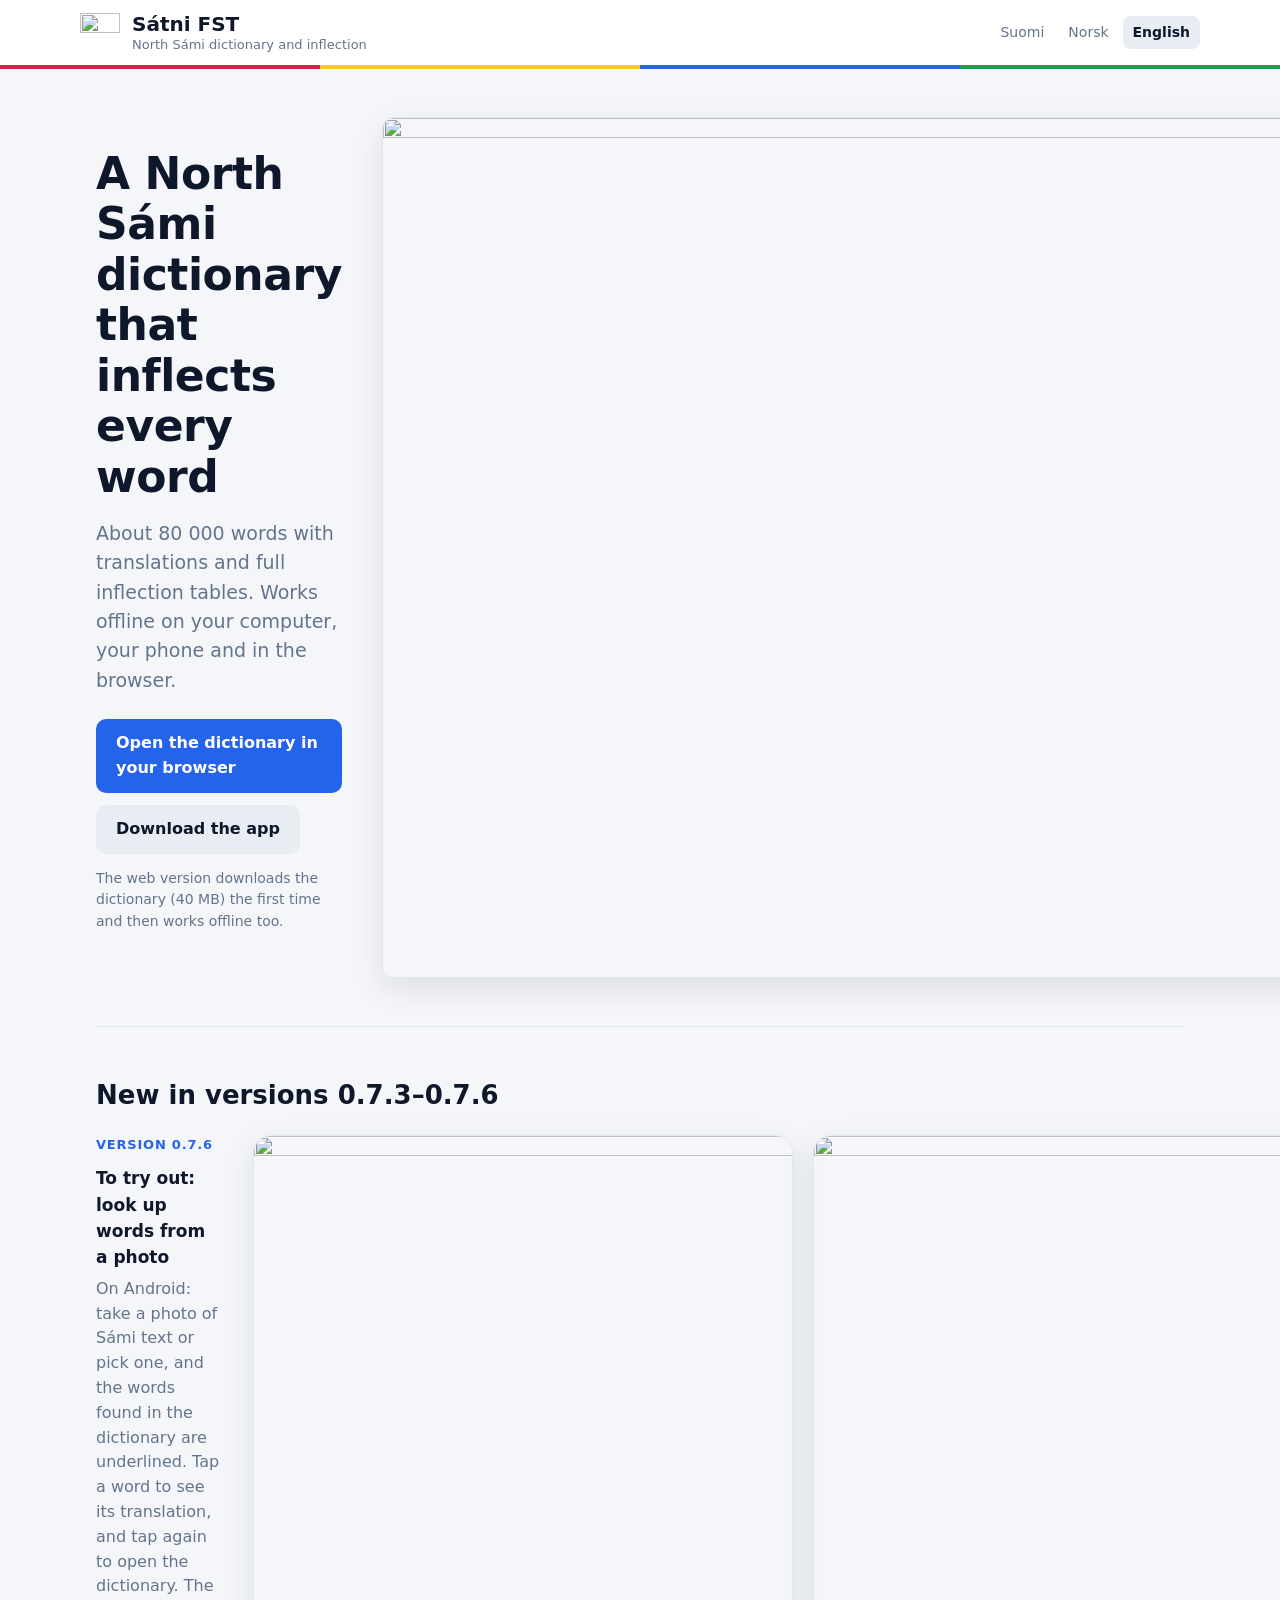
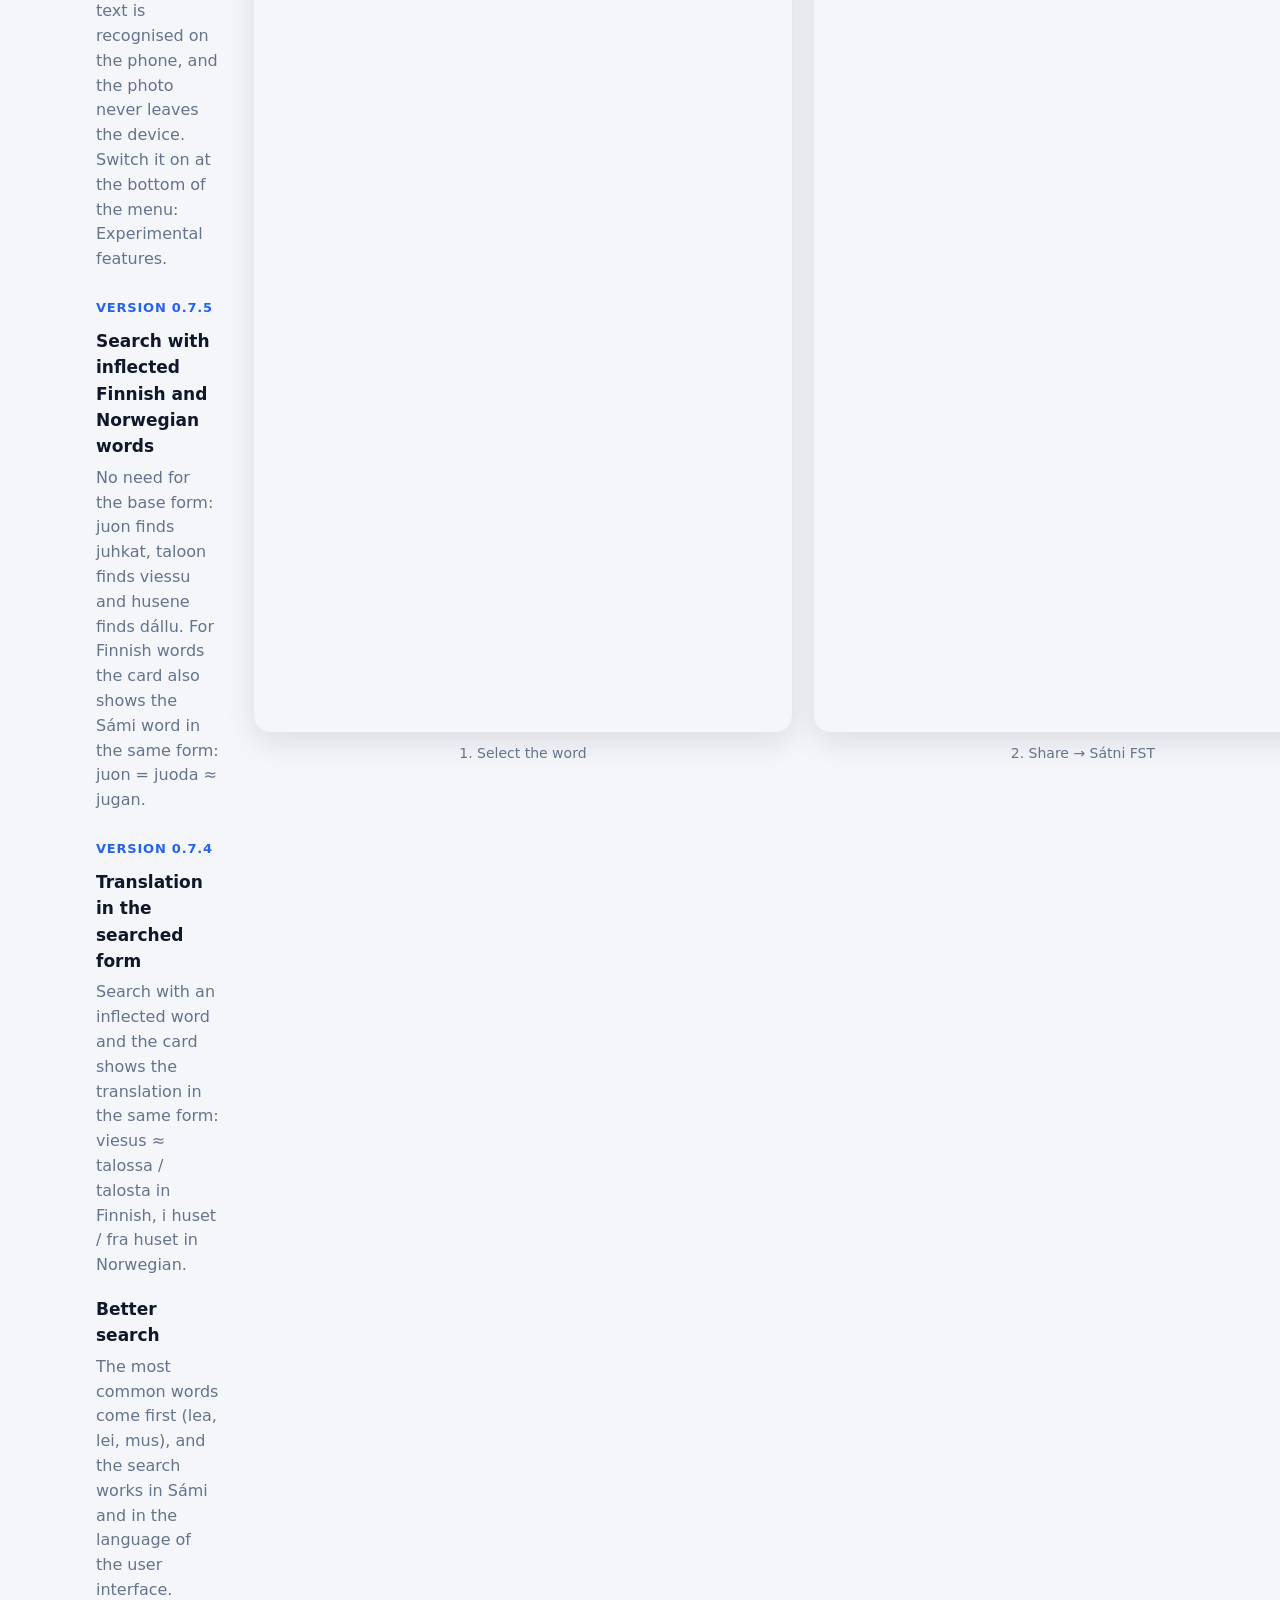
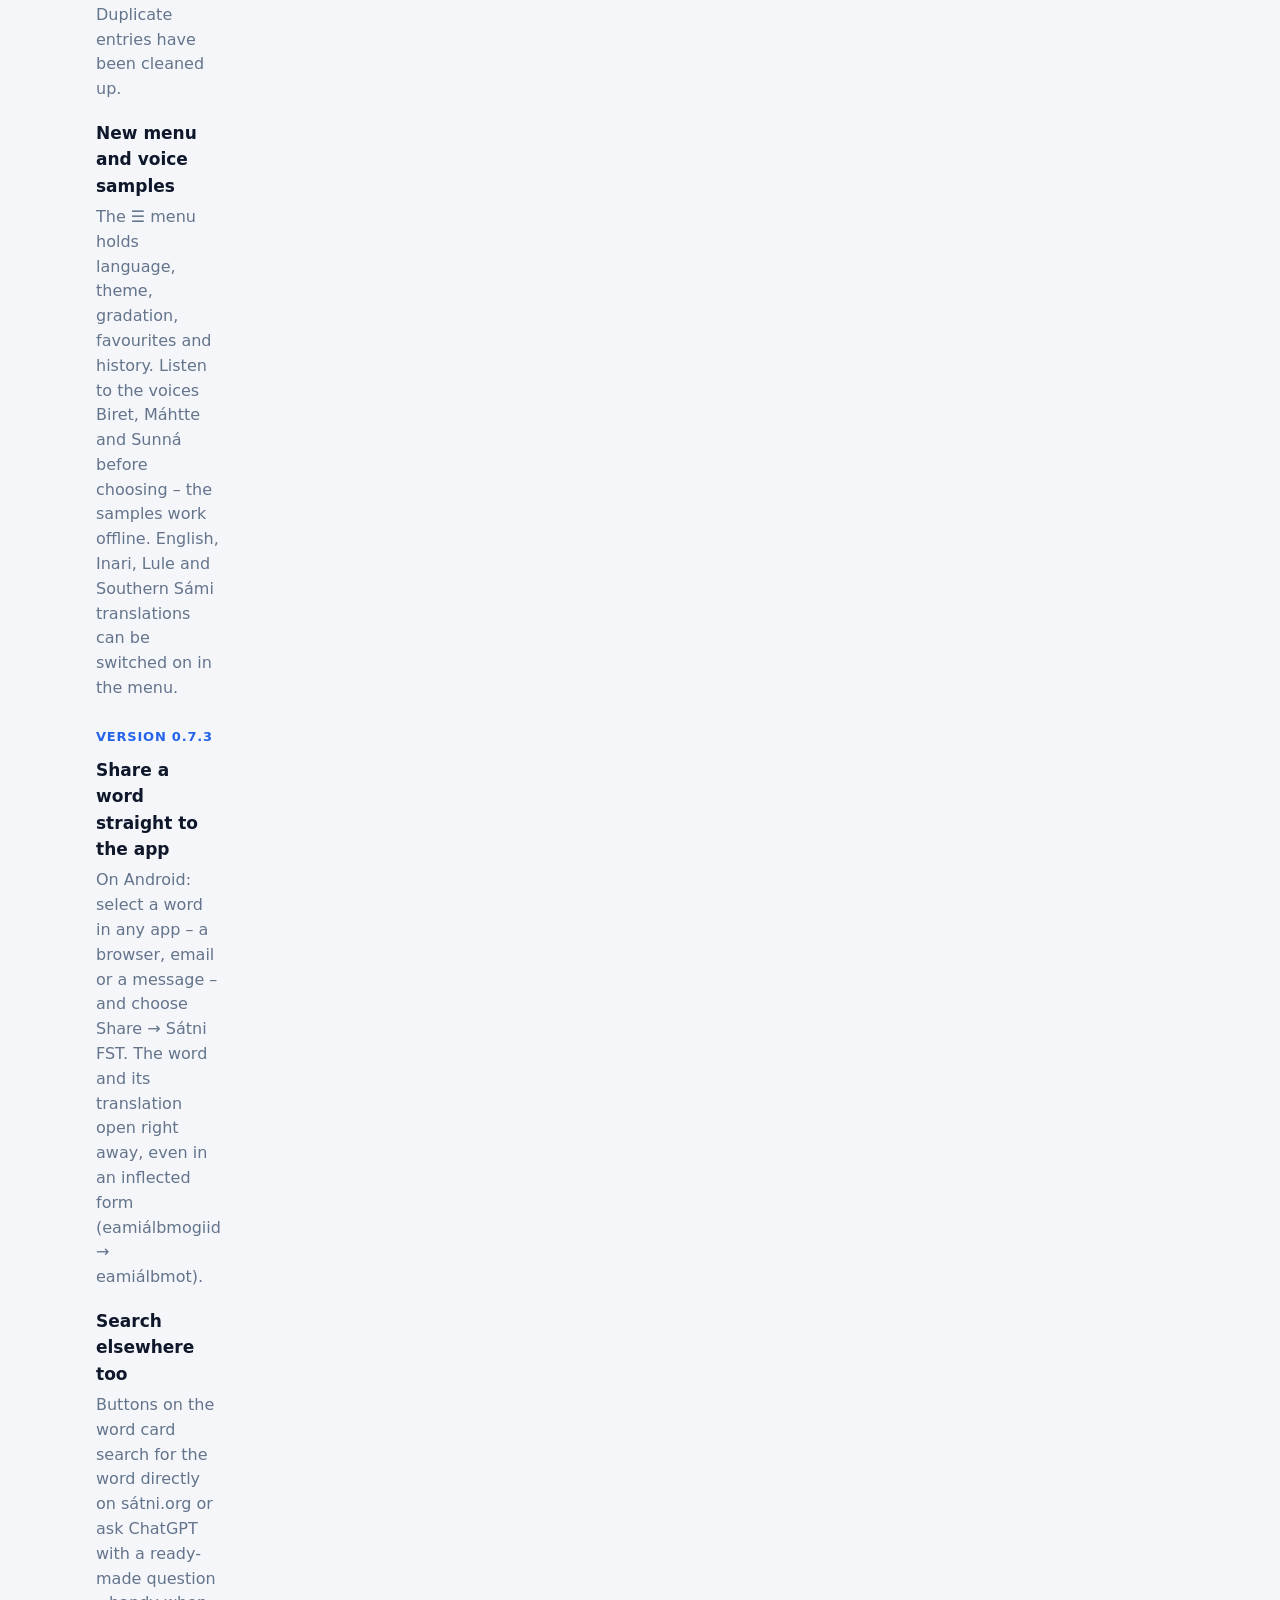
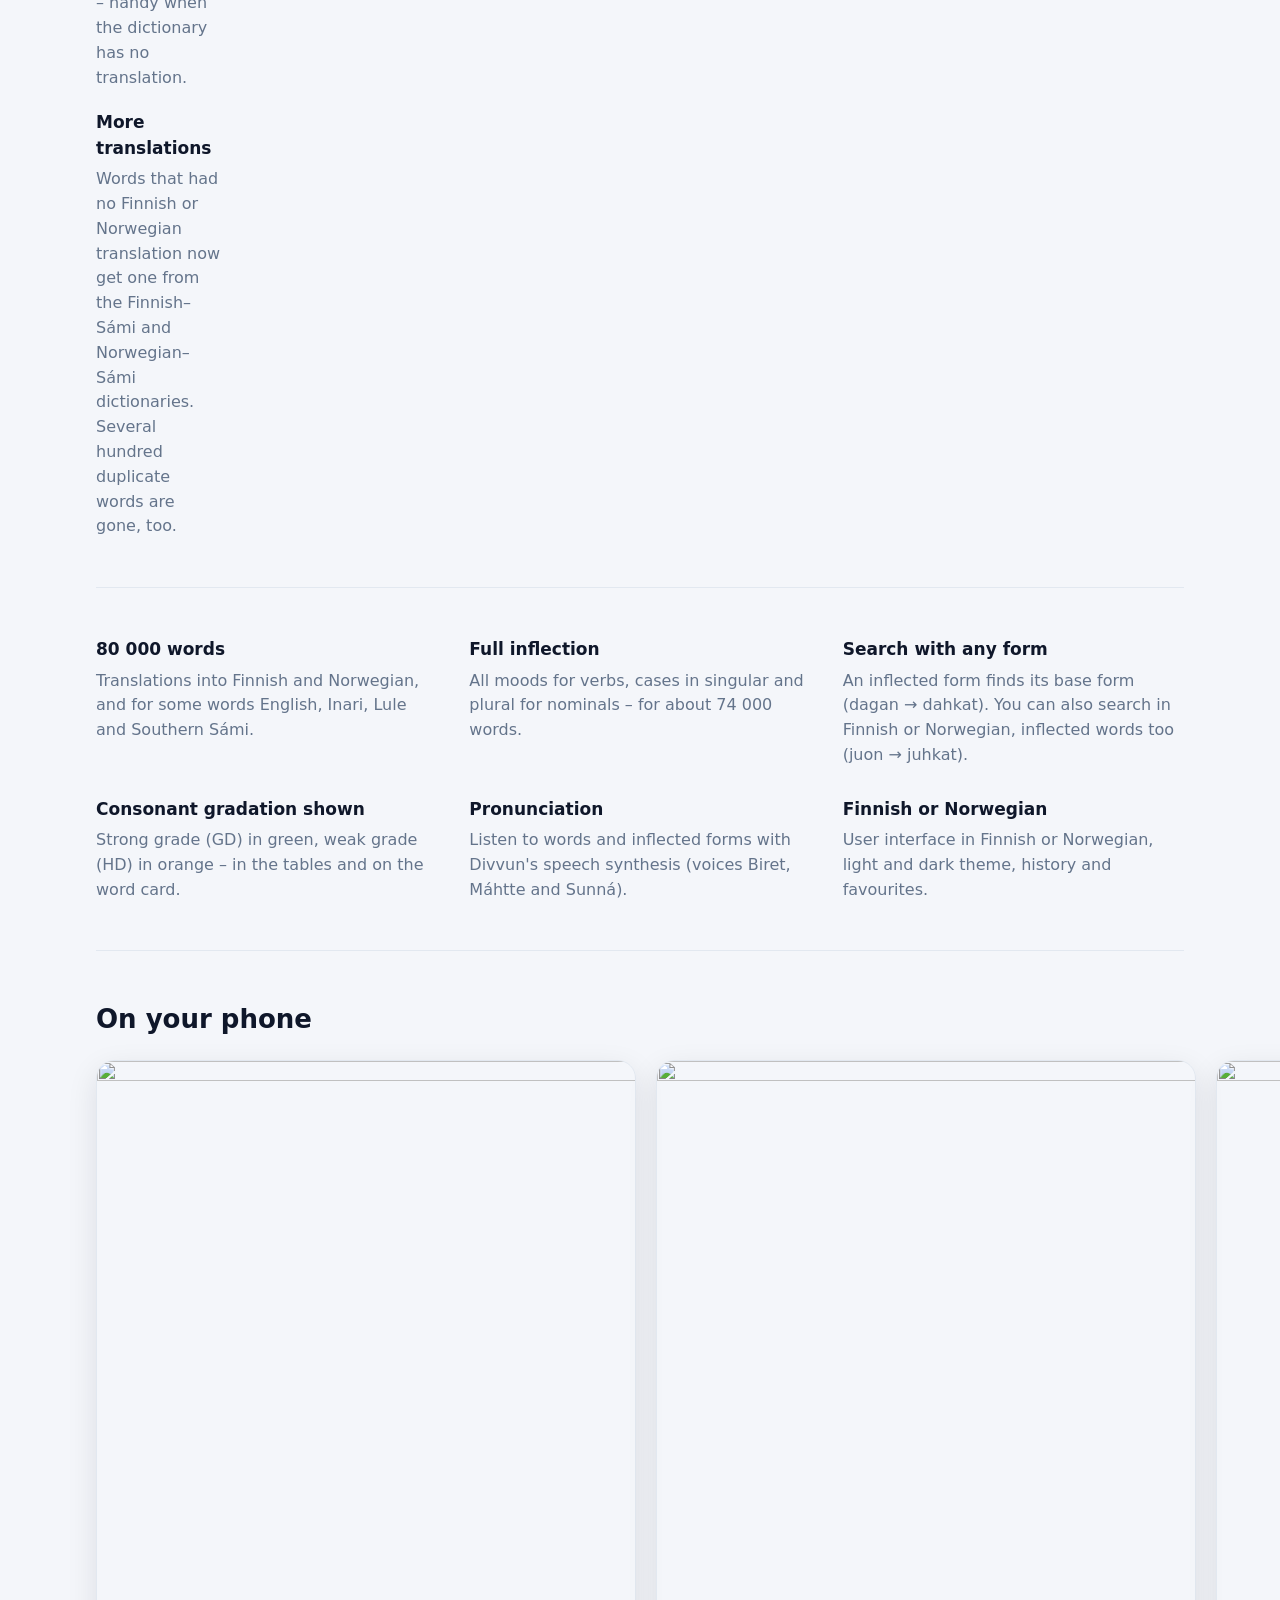
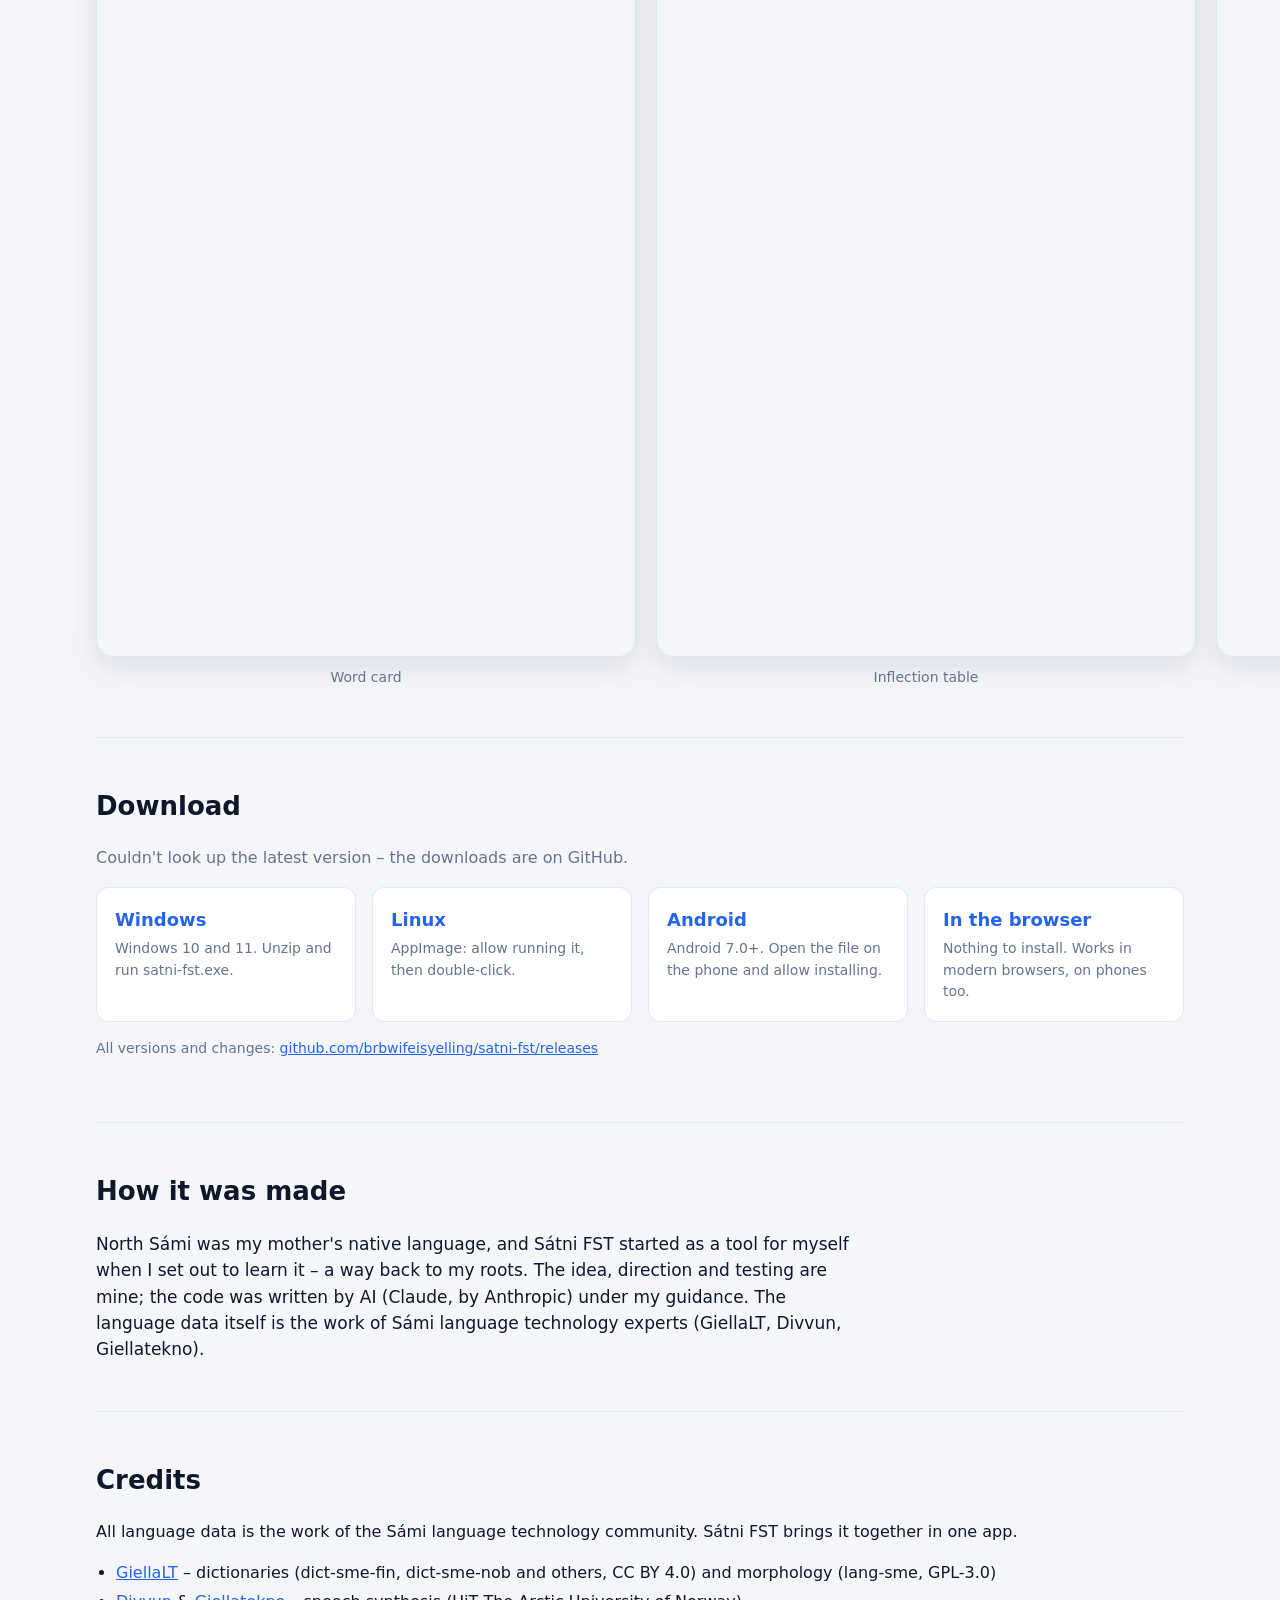
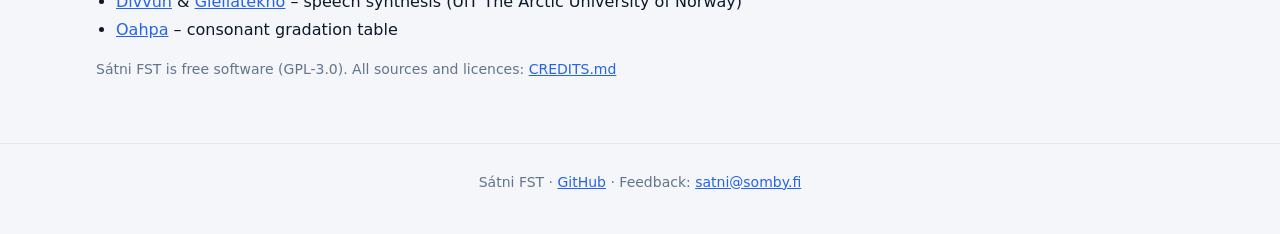
==== site/index.html @ 4d3728db "Versio 0.7.6 (Android, ei vielä julkaistu): kokeellinen haku valokuvasta RELEASE_VERSION 0.7.6. Koti" ====
<!doctype html>
<html lang="fi">
<head>
<meta charset="utf-8">
<meta name="viewport" content="width=device-width, initial-scale=1">
<title>Sátni FST – pohjoissaamen sanakirja ja taivutin</title>
<meta name="description" content="Pohjoissaamen sanakirja ja taivutin, joka toimii ilman verkkoyhteyttä. Nordsamisk ordbok og bøyingsverktøy. Offline North Sámi dictionary with full inflection.">
<link rel="icon" href="satni-icon.svg" type="image/svg+xml">
<link rel="stylesheet" href="site.css">
<script>
  // Kieli selaimen mukaan tai aiemman valinnan mukaan: fi, nb tai en (ks. site.js)
  try {
    var saved = localStorage.getItem("satni-site-lang");
    var nav = (navigator.language || "fi").toLowerCase();
    document.documentElement.lang = saved || (/^(nb|nn|no)/.test(nav) ? "nb" : /^fi/.test(nav) ? "fi" : /^se/.test(nav) ? "fi" : "en");
  } catch (e) {}
</script>
</head>
<body>
<header class="topbar">
  <a class="brand" href="./">
    <img src="satni-icon.svg" alt="" width="40" height="40">
    <span><strong>Sátni FST</strong><small data-t="tagline"></small></span>
  </a>
  <nav class="langs" aria-label="Kieli / Språk / Language">
    <button data-lang="fi">Suomi</button><button data-lang="nb">Norsk</button><button data-lang="en">English</button>
  </nav>
</header>
<div class="stripe"><span></span><span></span><span></span><span></span></div>

<main>
  <section class="hero">
    <div class="hero-text">
      <h1 data-t="title"></h1>
      <p class="lead" data-t="lead"></p>
      <div class="actions">
        <a class="button primary" href="app/" data-t="open"></a>
        <a class="button" href="#download" data-t="download"></a>
      </div>
      <p class="muted small" data-t="openNote"></p>
    </div>
    <picture class="hero-shot">
      <source srcset="screenshots/desktop-dark-fi.png" media="(prefers-color-scheme: dark)">
      <img src="screenshots/desktop-light-fi.png" alt="" width="1400" height="860">
    </picture>
  </section>

  <section class="whatsnew">
    <h2 data-t="newH"></h2>
    <div class="new-grid">
      <div class="new-text">
        <p class="ver" data-t="v076"></p>
        <h3 data-t="o1h"></h3><p data-t="o1"></p>
        <p class="ver" data-t="v075"></p>
        <h3 data-t="k1h"></h3><p data-t="k1"></p>
        <p class="ver" data-t="v074"></p>
        <h3 data-t="m1h"></h3><p data-t="m1"></p>
        <h3 data-t="m2h"></h3><p data-t="m2"></p>
        <h3 data-t="m3h"></h3><p data-t="m3"></p>
        <p class="ver" data-t="v073"></p>
        <h3 data-t="n1h"></h3><p data-t="n1"></p>
        <h3 data-t="n2h"></h3><p data-t="n2"></p>
        <h3 data-t="n3h"></h3><p data-t="n3"></p>
      </div>
      <div class="phone-row steps">
        <figure><img src="screenshots/share-1.png" alt="" loading="lazy" width="540" height="1200"><figcaption data-t="s1"></figcaption></figure>
        <figure><img src="screenshots/share-2.png" alt="" loading="lazy" width="540" height="1200"><figcaption data-t="s2"></figcaption></figure>
        <figure><img src="screenshots/share-3.png" alt="" loading="lazy" width="540" height="1200"><figcaption data-t="s3"></figcaption></figure>
      </div>
    </div>
  </section>

  <section class="features">
    <div><h3 data-t="f1h"></h3><p data-t="f1"></p></div>
    <div><h3 data-t="f2h"></h3><p data-t="f2"></p></div>
    <div><h3 data-t="f3h"></h3><p data-t="f3"></p></div>
    <div><h3 data-t="f4h"></h3><p data-t="f4"></p></div>
    <div><h3 data-t="f5h"></h3><p data-t="f5"></p></div>
    <div><h3 data-t="f6h"></h3><p data-t="f6"></p></div>
  </section>

  <section class="phones">
    <h2 data-t="phonesH"></h2>
    <div class="phone-row">
      <figure><img src="screenshots/phone-light-fi.png" alt="" loading="lazy" width="540" height="1200"><figcaption data-t="p1"></figcaption></figure>
      <figure><img src="screenshots/phone-light-fi-table.png" alt="" loading="lazy" width="540" height="1200"><figcaption data-t="p2"></figcaption></figure>
      <figure><img src="screenshots/phone-dark-nb.png" alt="" loading="lazy" width="540" height="1200"><figcaption data-t="p3"></figcaption></figure>
      <figure><img src="screenshots/phone-dark-fi-meanings.png" alt="" loading="lazy" width="540" height="1200"><figcaption data-t="p4"></figcaption></figure>
    </div>
  </section>

  <section id="download" class="download">
    <h2 data-t="downloadH"></h2>
    <p class="muted" id="release-info" data-t="releaseLoading"></p>
    <div class="cards">
      <a class="card" data-file="satni-fst-windows.zip" href="https://github.com/brbwifeisyelling/satni-fst/releases">
        <strong>Windows</strong><span class="muted small" data-t="win"></span><span class="size"></span>
      </a>
      <a class="card" data-file="Satni_FST-x86_64.AppImage" href="https://github.com/brbwifeisyelling/satni-fst/releases">
        <strong>Linux</strong><span class="muted small" data-t="linux"></span><span class="size"></span>
      </a>
      <a class="card" data-file="satni-fst.apk" href="https://github.com/brbwifeisyelling/satni-fst/releases">
        <strong>Android</strong><span class="muted small" data-t="android"></span><span class="size"></span>
      </a>
      <a class="card" href="app/">
        <strong data-t="webH"></strong><span class="muted small" data-t="web"></span>
      </a>
    </div>
    <p class="small muted"><span data-t="allReleases"></span>
      <a href="https://github.com/brbwifeisyelling/satni-fst/releases">github.com/brbwifeisyelling/satni-fst/releases</a></p>
  </section>

  <section class="story">
    <h2 data-t="madeH"></h2>
    <p data-t="made"></p>
  </section>

  <section class="credits">
    <h2 data-t="creditsH"></h2>
    <p data-t="credits"></p>
    <ul>
      <li><a href="https://giellalt.github.io/">GiellaLT</a> – <span data-t="c1"></span></li>
      <li><a href="https://divvun.no/">Divvun</a> &amp; <a href="https://giellatekno.uit.no/">Giellatekno</a> – <span data-t="c2"></span></li>
      <li><a href="https://oahpa.no/sme/gramm/tabell_stadieveksling.html">Oahpa</a> – <span data-t="c3"></span></li>
    </ul>
    <p class="small muted"><span data-t="license"></span>
      <a href="https://github.com/brbwifeisyelling/satni-fst/blob/main/CREDITS.md">CREDITS.md</a></p>
  </section>
</main>

<footer>
  <span>Sátni FST · <a href="https://github.com/brbwifeisyelling/satni-fst">GitHub</a> · <span data-t="feedback"></span>
    <a href="mailto:satni@somby.fi">satni@somby.fi</a></span>
</footer>
<script src="site.js"></script>
</body>
</html>
---- site/site.css ----
/* Kotisivu (GitHub Pages). Värit samat kuin sovelluksessa (web/styles.css). */
:root {
  --bg: #f4f6fa; --surface: #ffffff; --border: #e2e8f0;
  --text: #0f172a; --muted: #64748b;
  --accent: #2563eb; --accent-hover: #1d4ed8; --chip: #e8edf4; --chip-hover: #dbe3ee;
  --shadow: 0 10px 30px rgba(15, 23, 42, .10);
  color-scheme: light;
}
@media (prefers-color-scheme: dark) {
  :root {
    --bg: #0f141b; --surface: #171e27; --border: #2a3441;
    --text: #e5e9f0; --muted: #94a3b8;
    --accent: #3b82f6; --accent-hover: #60a5fa; --chip: #232c38; --chip-hover: #2d3846;
    --shadow: 0 10px 30px rgba(0, 0, 0, .45);
    color-scheme: dark;
  }
}

* { box-sizing: border-box; }
html, body { margin: 0; }
html { background: var(--bg); overflow-x: hidden; }
body {
  background: var(--bg); color: var(--text);
  font: 16px/1.55 "Noto Sans", "Segoe UI", system-ui, -apple-system, "DejaVu Sans", sans-serif;
  -webkit-text-size-adjust: 100%;
}
a { color: var(--accent); }
img { max-width: 100%; height: auto; display: block; }
.muted { color: var(--muted); }
.small { font-size: 14px; }

.topbar {
  display: flex; align-items: center; justify-content: space-between; gap: 12px; flex-wrap: wrap;
  background: var(--surface); padding: 12px max(16px, calc((100% - 1120px) / 2));
}
.brand { display: flex; align-items: center; gap: 12px; color: inherit; text-decoration: none; }
.brand span { display: flex; flex-direction: column; line-height: 1.25; }
.brand strong { font-size: 20px; }
.brand small { color: var(--muted); font-size: 13px; }
.langs { display: flex; gap: 4px; }
.langs button {
  border: 0; border-radius: 8px; padding: 6px 10px; cursor: pointer;
  background: transparent; color: var(--muted); font: inherit; font-size: 14px;
}
.langs button:hover { background: var(--chip); }
.langs button[aria-pressed="true"] { background: var(--chip); color: var(--text); font-weight: 600; }
.stripe { display: flex; height: 4px; }
.stripe span { flex: 1; }
.stripe span:nth-child(1) { background: #e11d48; } .stripe span:nth-child(2) { background: #facc15; }
.stripe span:nth-child(3) { background: #2563eb; } .stripe span:nth-child(4) { background: #16a34a; }

main { max-width: 1120px; margin: 0 auto; padding: 0 16px; }
section { padding: 48px 0; }
section + section { border-top: 1px solid var(--border); }
h1 { font-size: clamp(30px, 5vw, 44px); line-height: 1.15; margin: 0 0 16px; letter-spacing: -.01em; }
h2 { font-size: 26px; margin: 0 0 20px; }
h3 { font-size: 17px; margin: 0 0 6px; }

.hero { display: grid; grid-template-columns: 1fr 1.5fr; gap: 40px; align-items: center; }
.lead { font-size: 19px; color: var(--muted); margin: 0 0 24px; }
.actions { display: flex; gap: 12px; flex-wrap: wrap; margin-bottom: 12px; }
.button {
  display: inline-block; padding: 12px 20px; border-radius: 10px; font-weight: 600; text-decoration: none;
  background: var(--chip); color: var(--text);
}
.button:hover { background: var(--chip-hover); }
.button.primary { background: var(--accent); color: #fff; }
.button.primary:hover { background: var(--accent-hover); }
.hero-shot img { border-radius: 12px; border: 1px solid var(--border); box-shadow: var(--shadow); }

.features { display: grid; grid-template-columns: repeat(3, 1fr); gap: 28px 32px; }
.features p { margin: 0; color: var(--muted); }

.phone-row { display: grid; grid-template-columns: repeat(4, 1fr); gap: 20px; }
.phone-row figure { margin: 0; }
.phone-row img { border-radius: 18px; border: 1px solid var(--border); box-shadow: var(--shadow); }
.phone-row figcaption { text-align: center; color: var(--muted); font-size: 14px; margin-top: 10px; }

.cards { display: grid; grid-template-columns: repeat(4, 1fr); gap: 16px; margin-bottom: 16px; }
.card {
  display: flex; flex-direction: column; gap: 4px; padding: 18px; border-radius: 12px; text-decoration: none;
  background: var(--surface); border: 1px solid var(--border); color: var(--text);
}
.card:hover { border-color: var(--accent); }
.card strong { font-size: 18px; color: var(--accent); }
.card .size { font-size: 13px; color: var(--muted); }

.new-grid { display: grid; grid-template-columns: 1fr 1.6fr; gap: 32px; align-items: start; }
.new-text h3 { margin-top: 18px; }
.new-text h3:first-child { margin-top: 0; }
/* Versio-otsikko uutuuksien välissä (0.7.4, 0.7.3) */
.new-text .ver {
  margin: 26px 0 -8px; font-size: 13px; font-weight: 700; letter-spacing: .06em; text-transform: uppercase;
  color: var(--accent);
}
.new-text .ver:first-child { margin-top: 0; }
.new-text p { margin: 0; color: var(--muted); }
.phone-row.steps { grid-template-columns: repeat(3, 1fr); }
.story p { max-width: 760px; font-size: 17px; margin: 0; }
.credits ul { padding-left: 20px; }
.credits li { margin: 4px 0; }
footer { text-align: center; padding: 28px 16px 40px; color: var(--muted); font-size: 14px; border-top: 1px solid var(--border); }

@media (max-width: 860px) {
  .hero, .new-grid { grid-template-columns: 1fr; }
  .features { grid-template-columns: 1fr 1fr; }
  .phone-row, .cards { grid-template-columns: 1fr 1fr; }
}
@media (max-width: 520px) {
  section { padding: 36px 0; }
  .features { grid-template-columns: 1fr; }
  .phone-row.steps { grid-template-columns: 1fr 1fr 1fr; gap: 10px; }
  .phone-row.steps figcaption { font-size: 12px; }
  .brand small { display: none; }
}
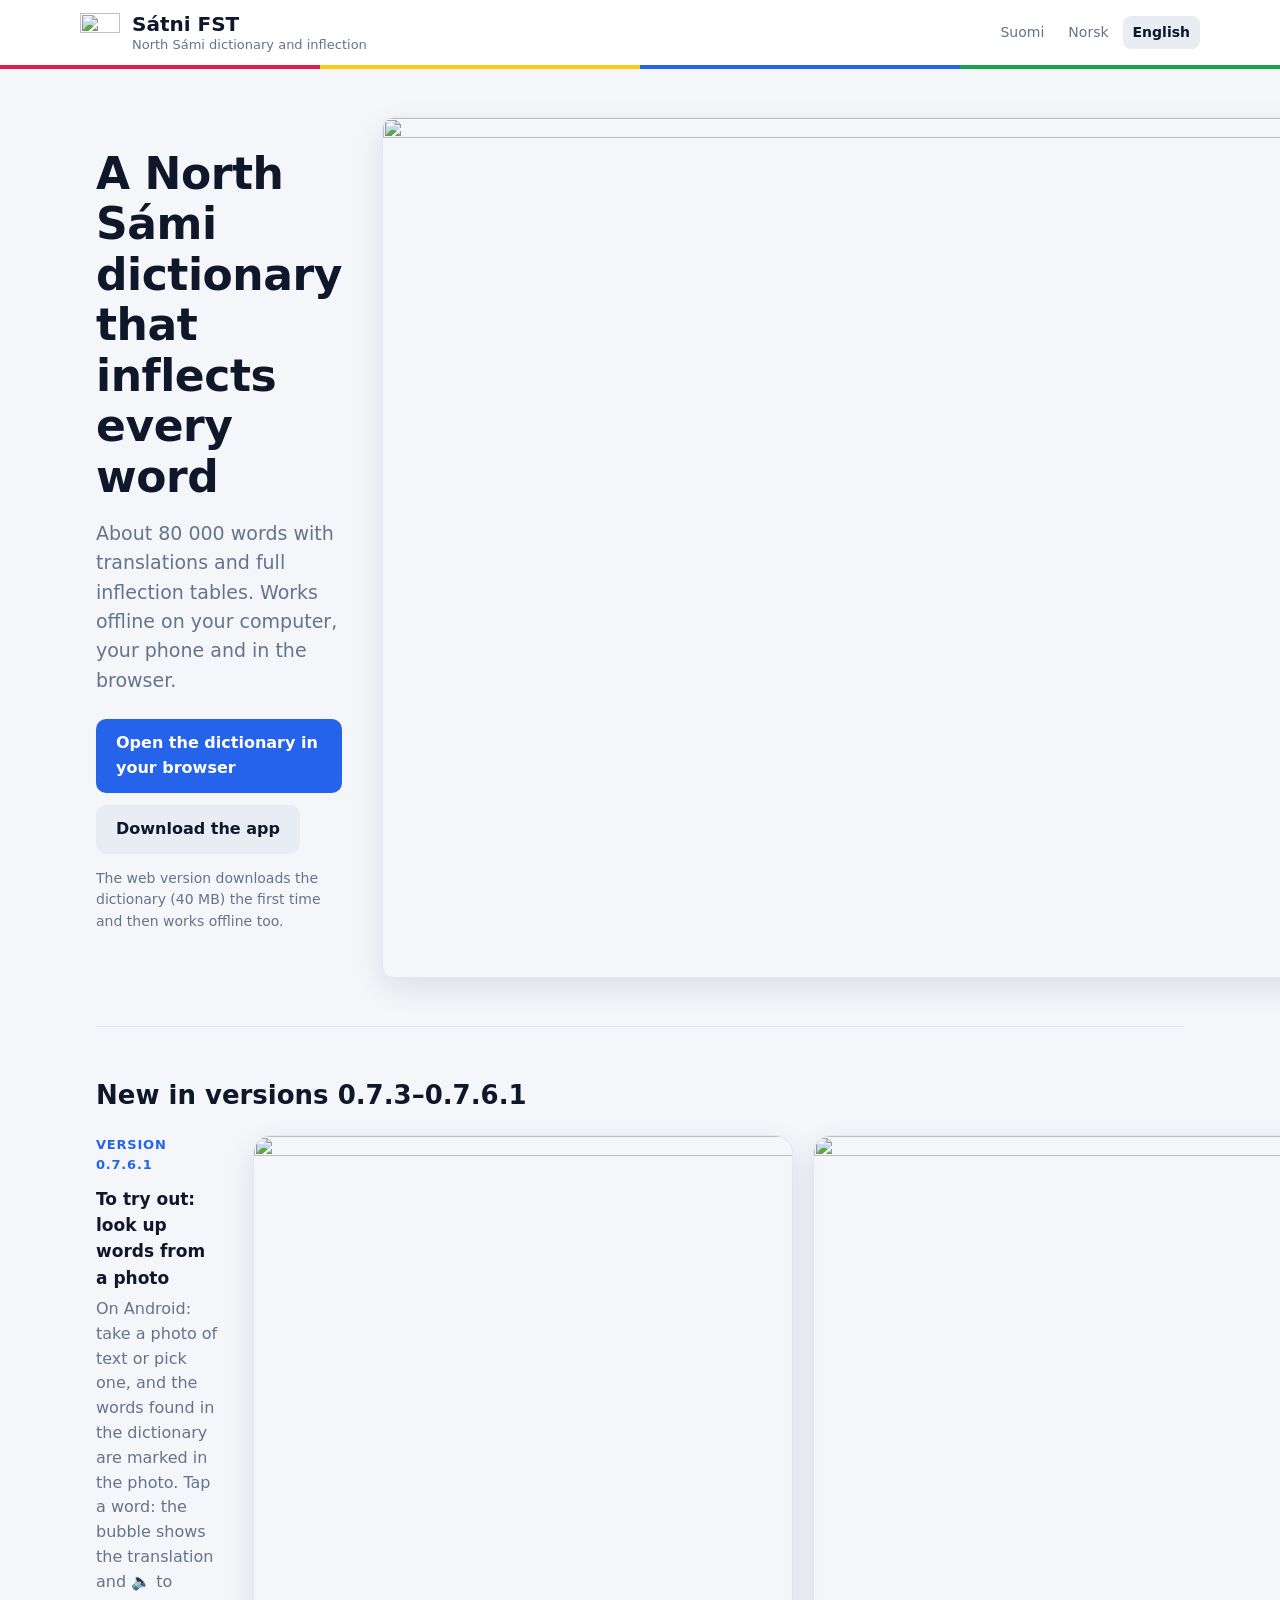
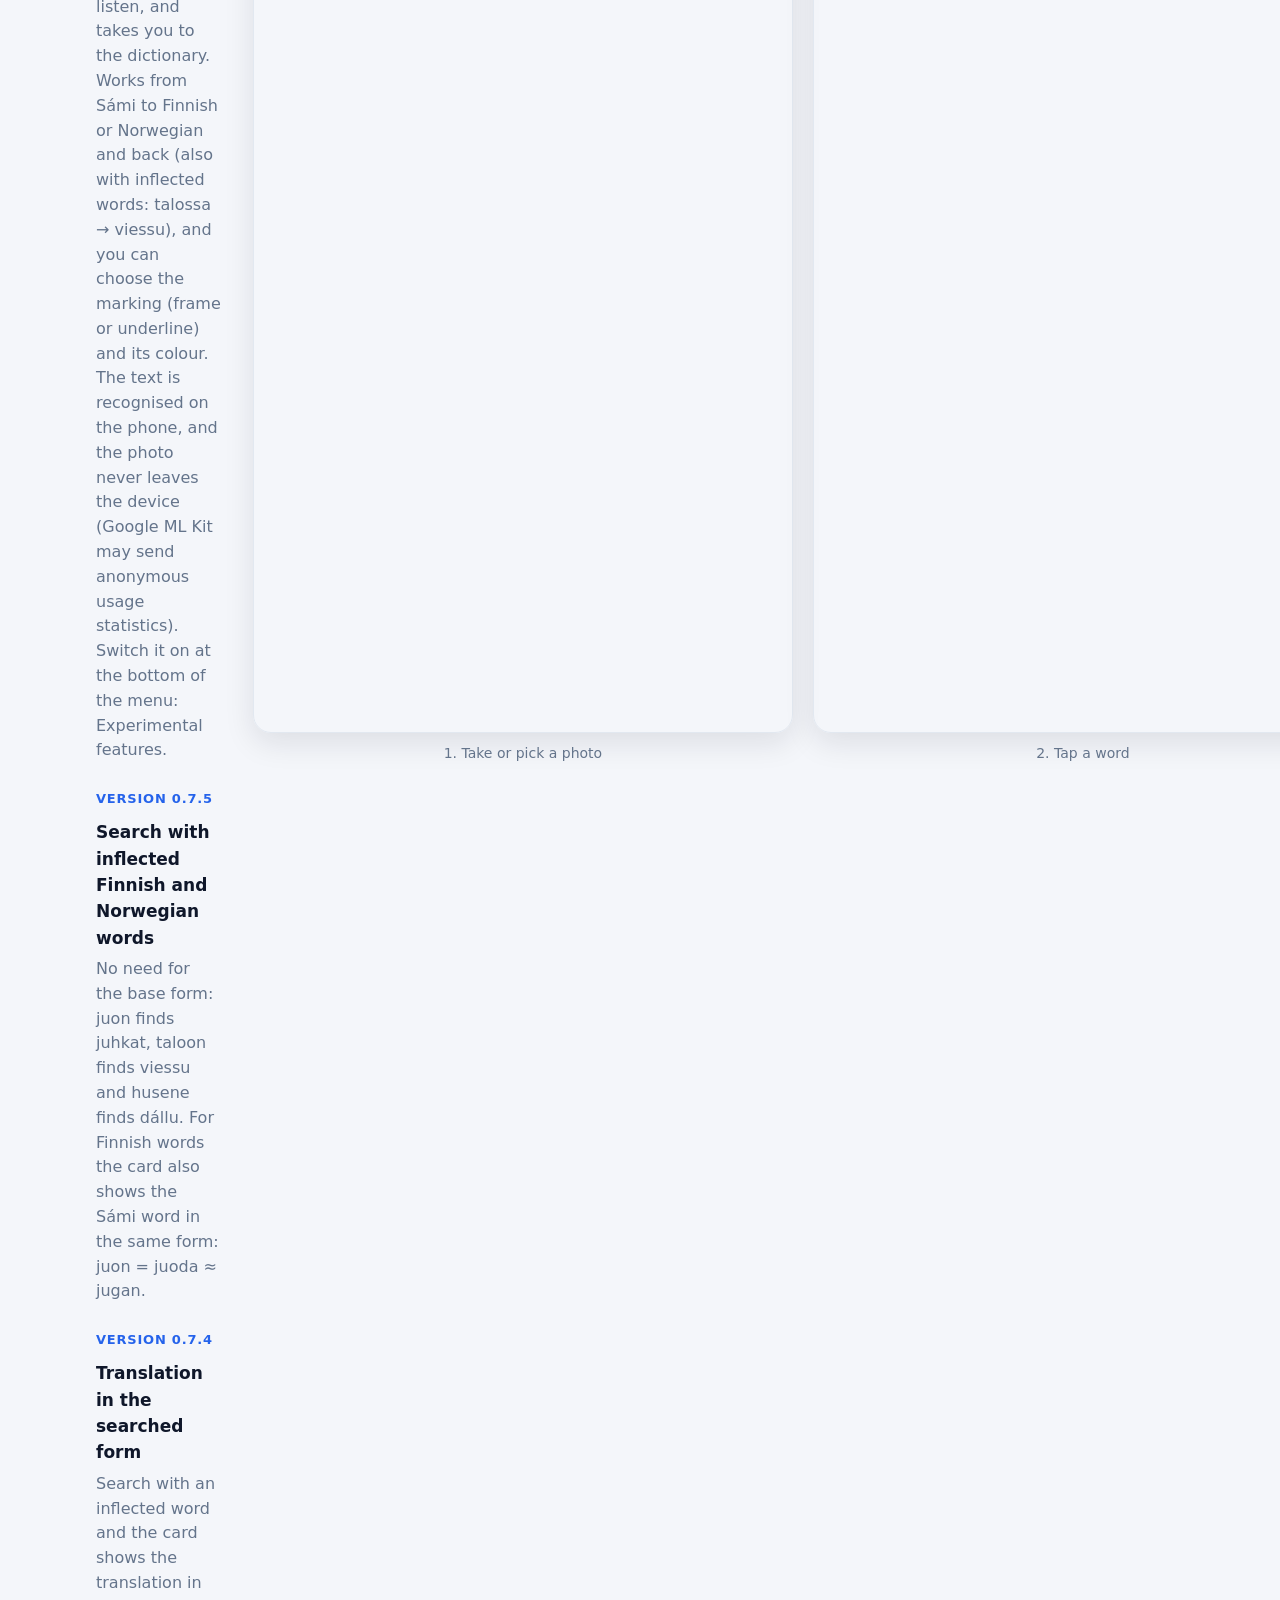
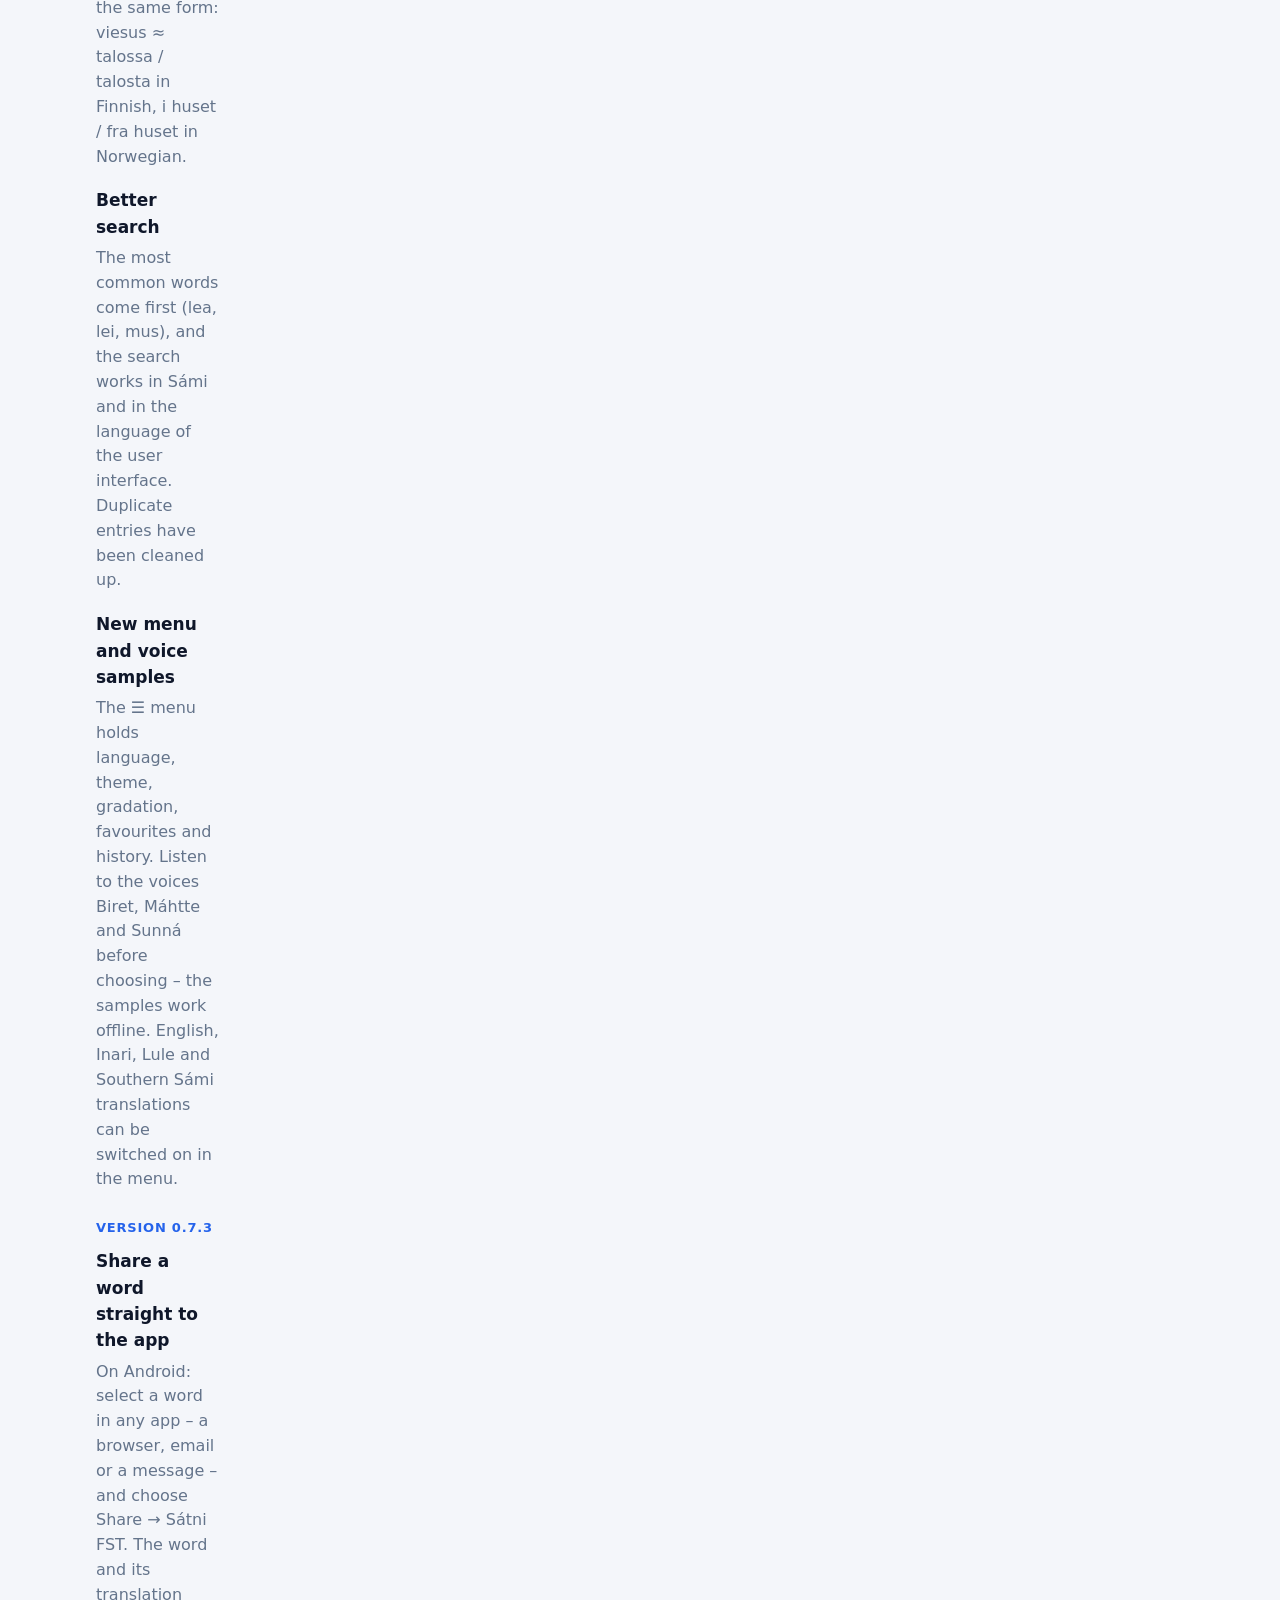
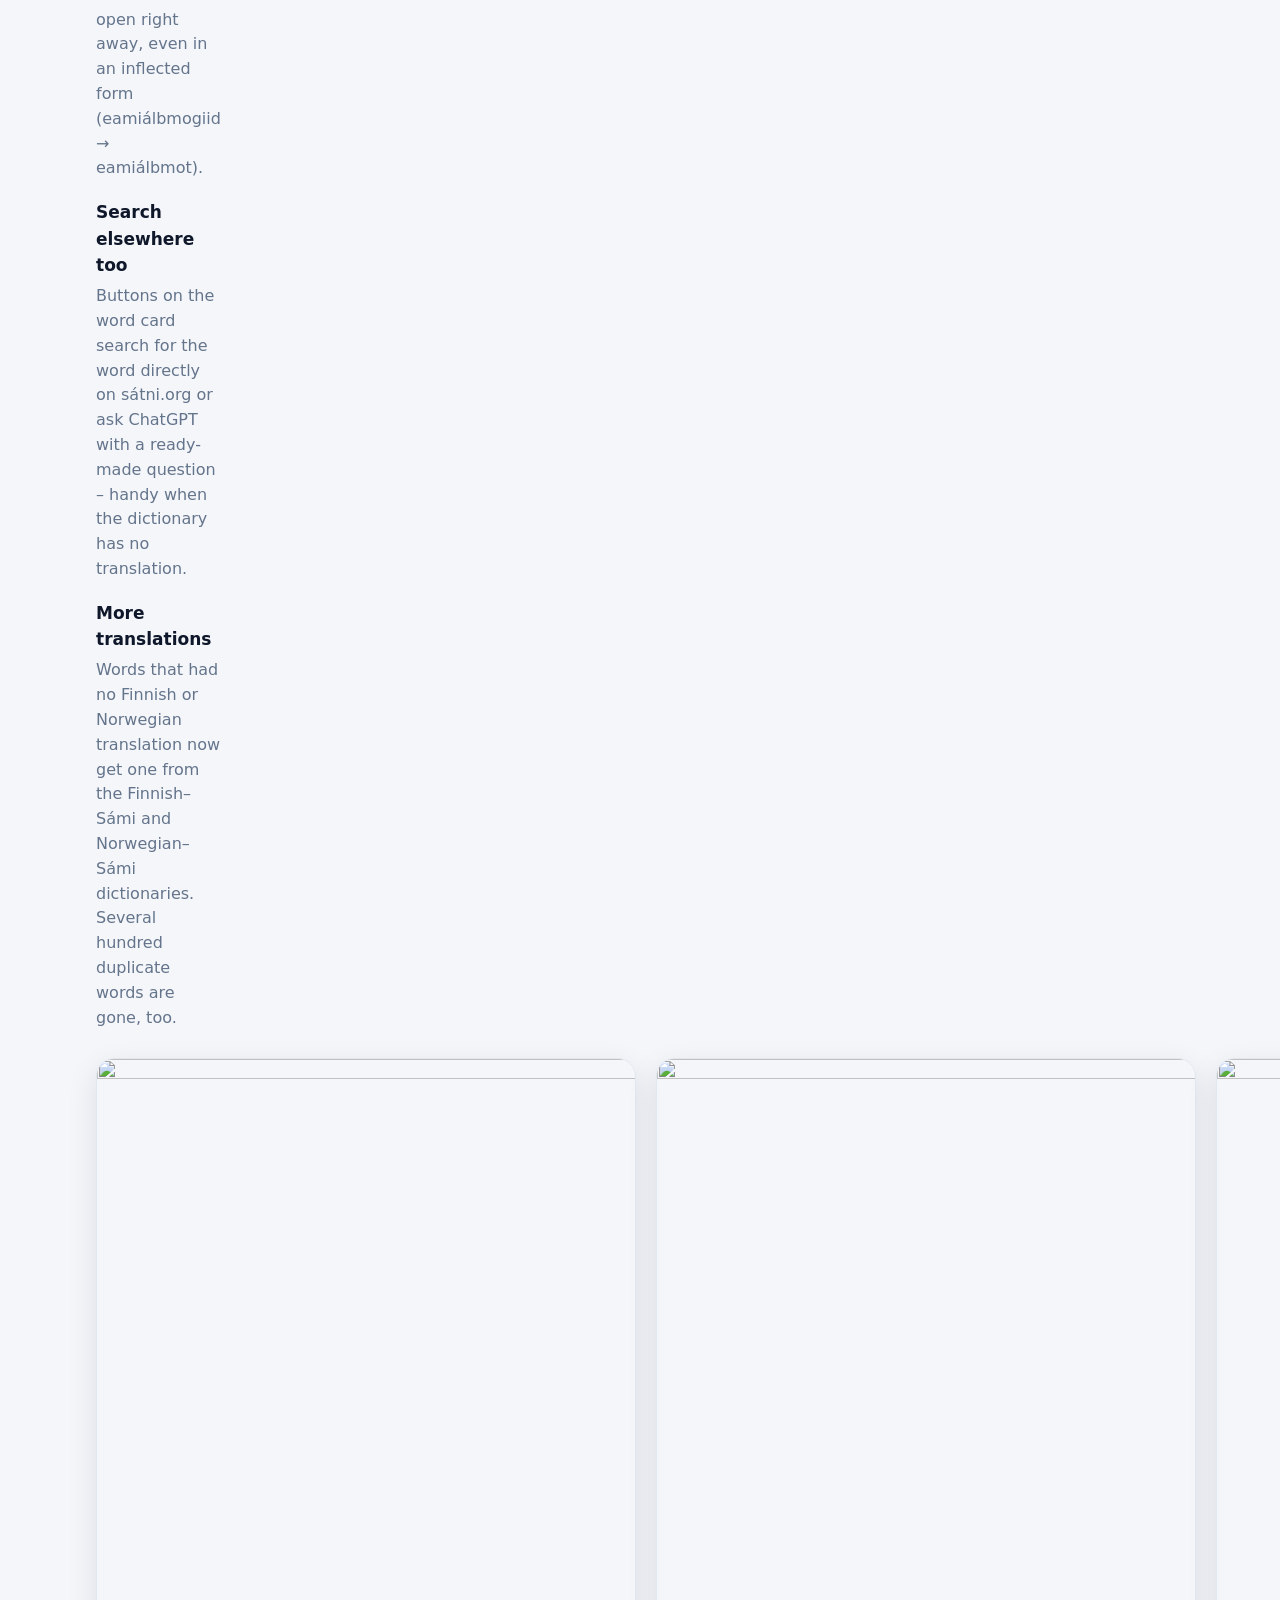
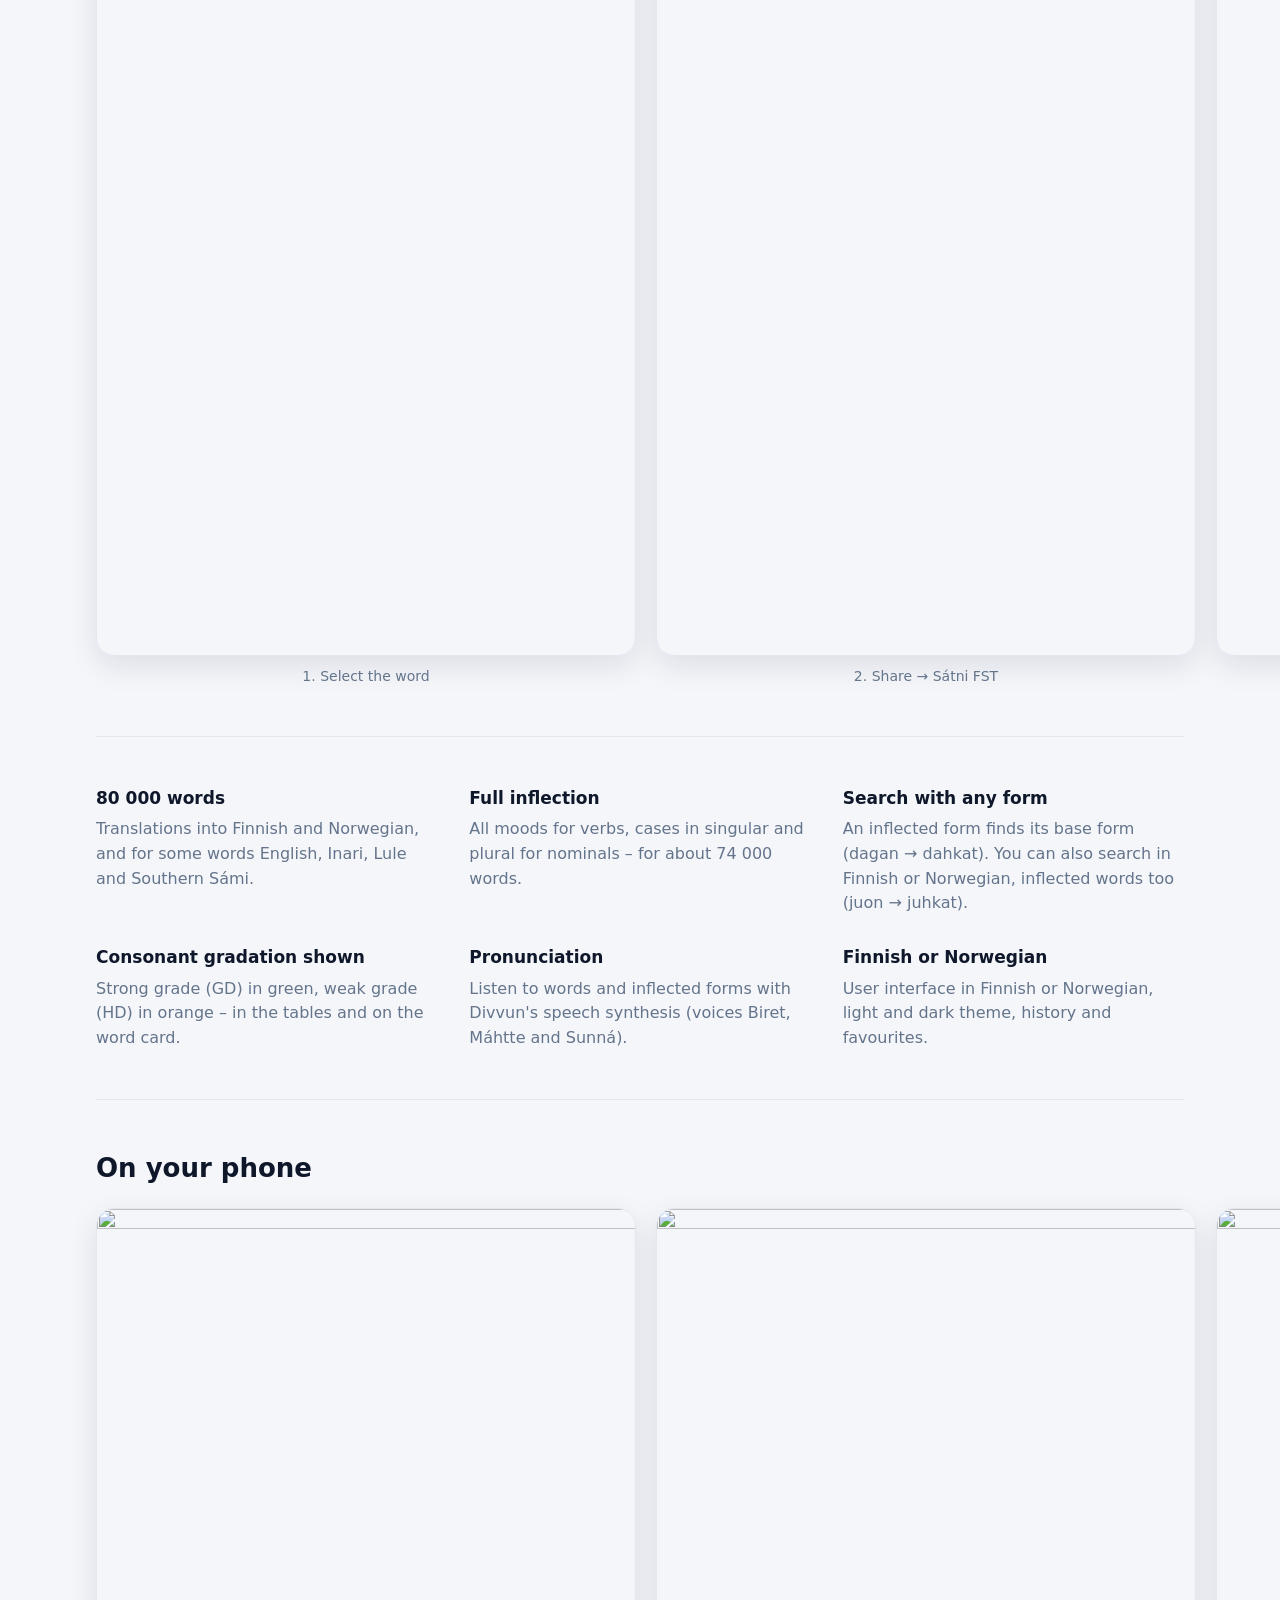
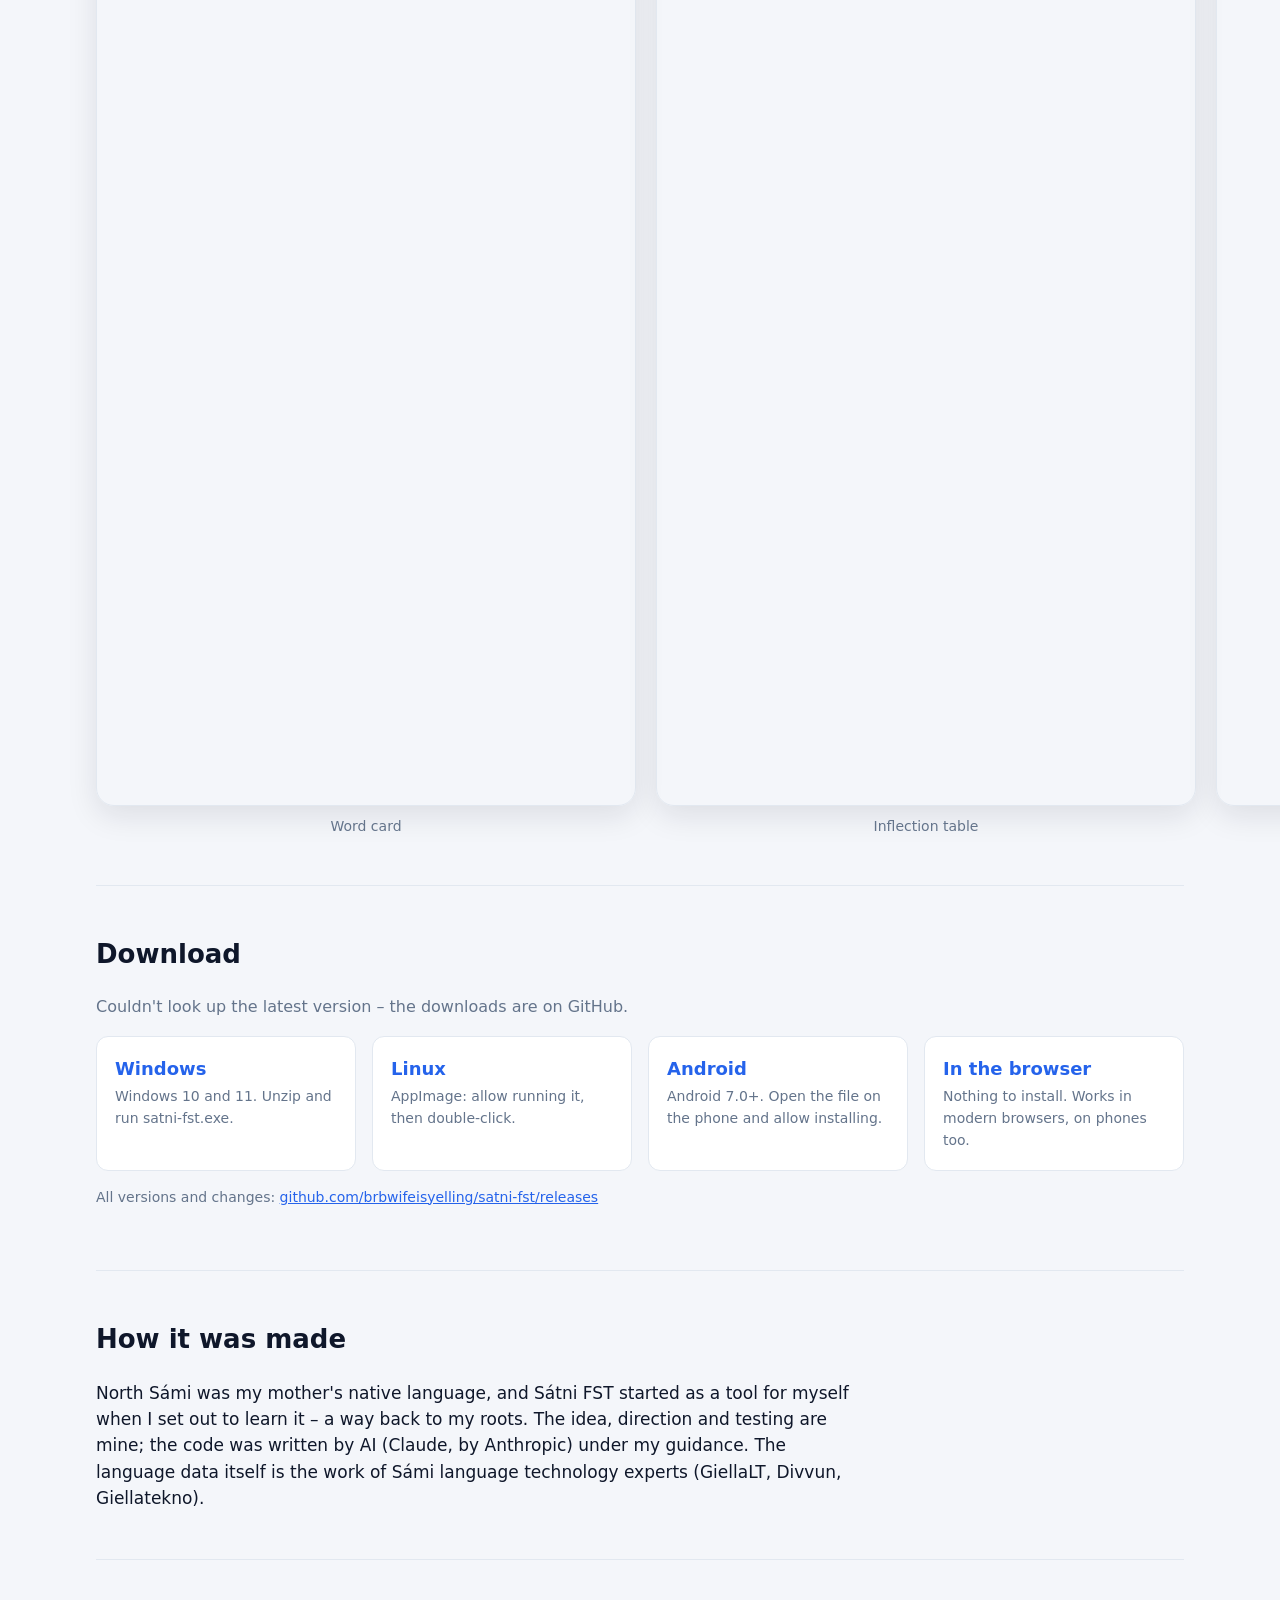
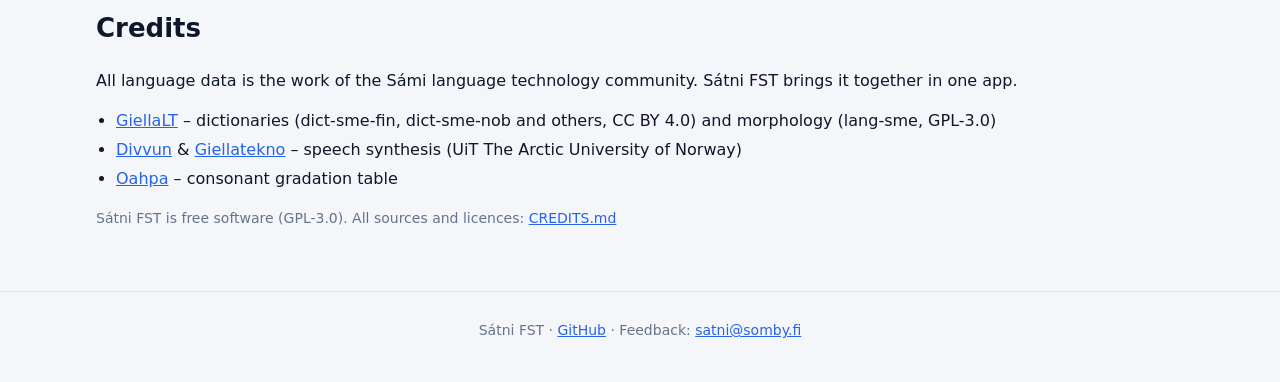
==== commit 5a5806b3: "Tekstintunnistus: suunta saame ⇄ suomi/norja, kehys tai alleviivaus omalla värillä, latauskehä; vers" ====
--- a/site/index.html
+++ b/site/index.html
@@ -63,10 +63,16 @@
         <h3 data-t="n3h"></h3><p data-t="n3"></p>
       </div>
       <div class="phone-row steps">
-        <figure><img src="screenshots/share-1.png" alt="" loading="lazy" width="540" height="1200"><figcaption data-t="s1"></figcaption></figure>
-        <figure><img src="screenshots/share-2.png" alt="" loading="lazy" width="540" height="1200"><figcaption data-t="s2"></figcaption></figure>
-        <figure><img src="screenshots/share-3.png" alt="" loading="lazy" width="540" height="1200"><figcaption data-t="s3"></figcaption></figure>
+        <figure><img src="screenshots/photo-1.png" alt="" loading="lazy" width="540" height="1200"><figcaption data-t="q1"></figcaption></figure>
+        <figure><img src="screenshots/photo-2.png" alt="" loading="lazy" width="540" height="1200"><figcaption data-t="q2"></figcaption></figure>
+        <figure><img src="screenshots/photo-3.png" alt="" loading="lazy" width="540" height="1200"><figcaption data-t="q3"></figcaption></figure>
       </div>
+    </div>
+    <!-- 0.7.3: jaa sana sovellukseen -->
+    <div class="phone-row steps share-steps">
+      <figure><img src="screenshots/share-1.png" alt="" loading="lazy" width="540" height="1200"><figcaption data-t="s1"></figcaption></figure>
+      <figure><img src="screenshots/share-2.png" alt="" loading="lazy" width="540" height="1200"><figcaption data-t="s2"></figcaption></figure>
+      <figure><img src="screenshots/share-3.png" alt="" loading="lazy" width="540" height="1200"><figcaption data-t="s3"></figcaption></figure>
     </div>
   </section>
 
--- a/site/site.css
+++ b/site/site.css
@@ -113,3 +113,4 @@
   .phone-row.steps figcaption { font-size: 12px; }
   .brand small { display: none; }
 }
+.share-steps { margin-top: 28px; }
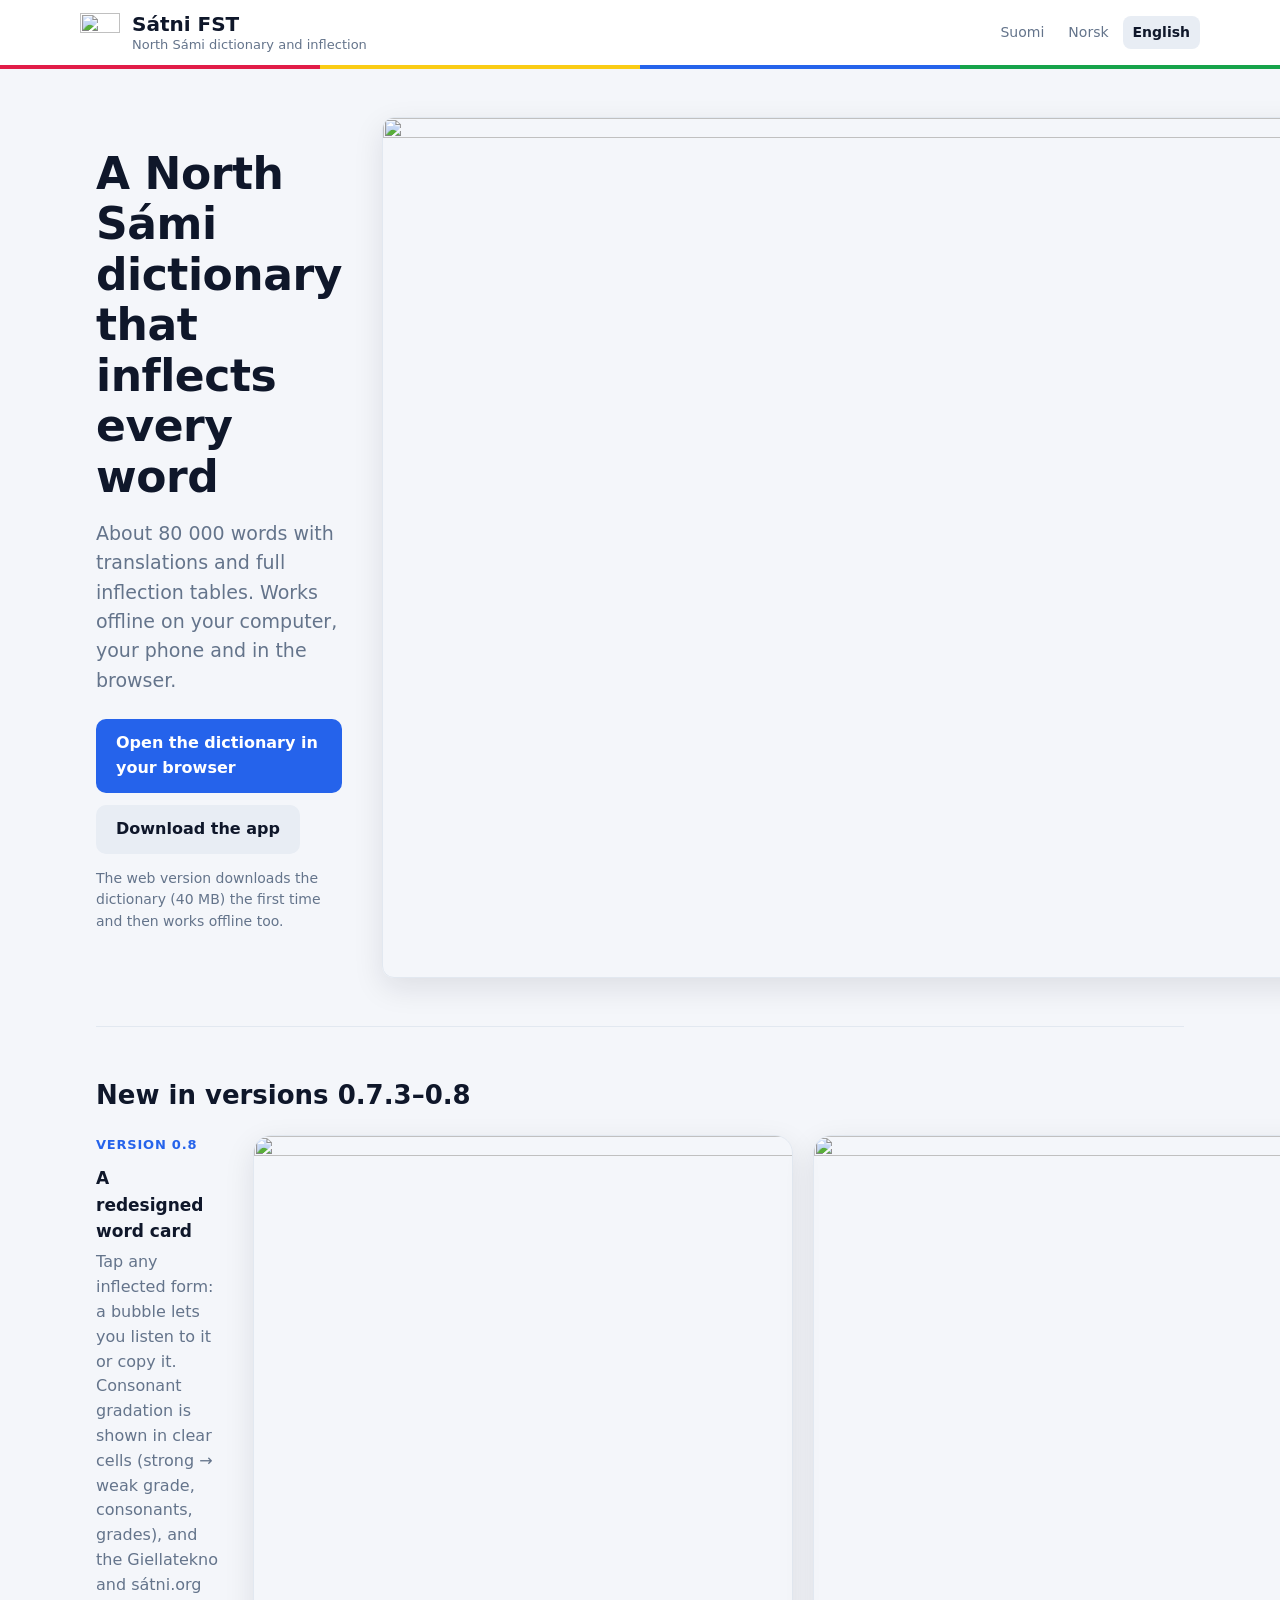
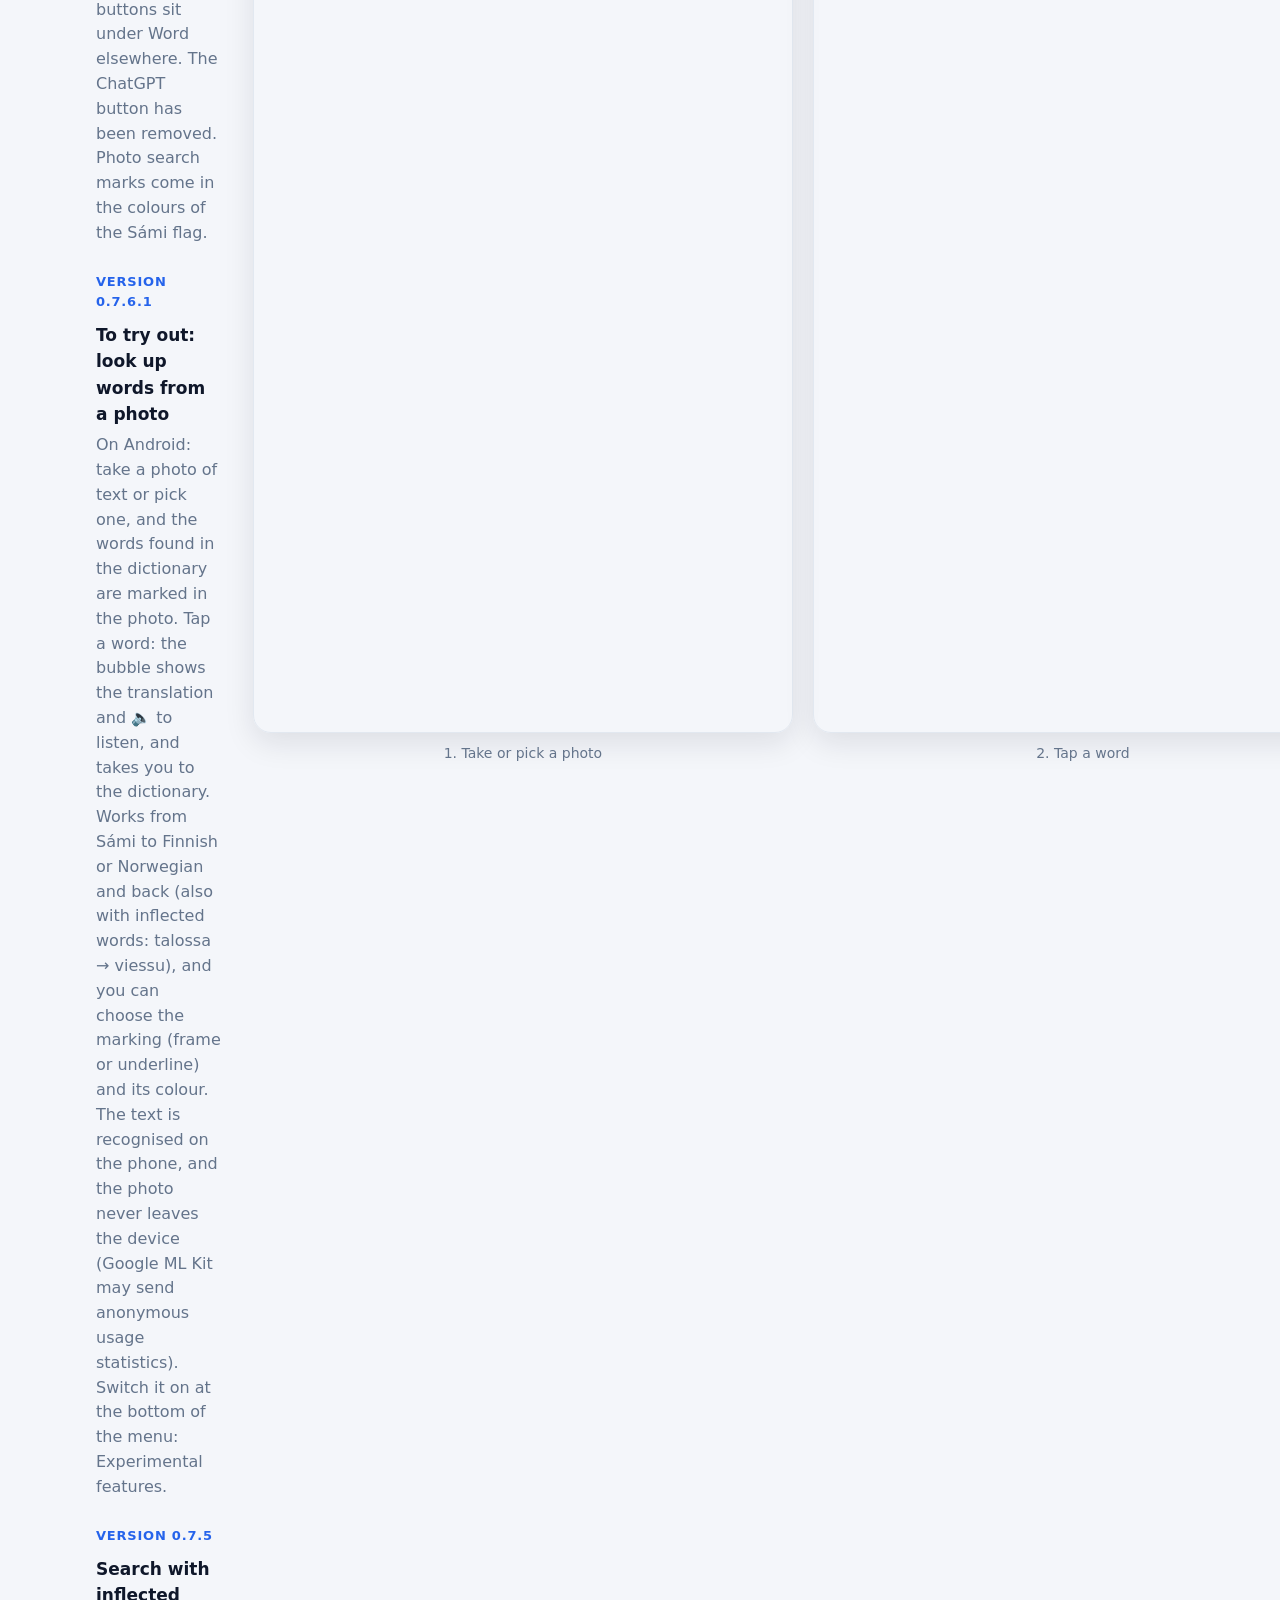
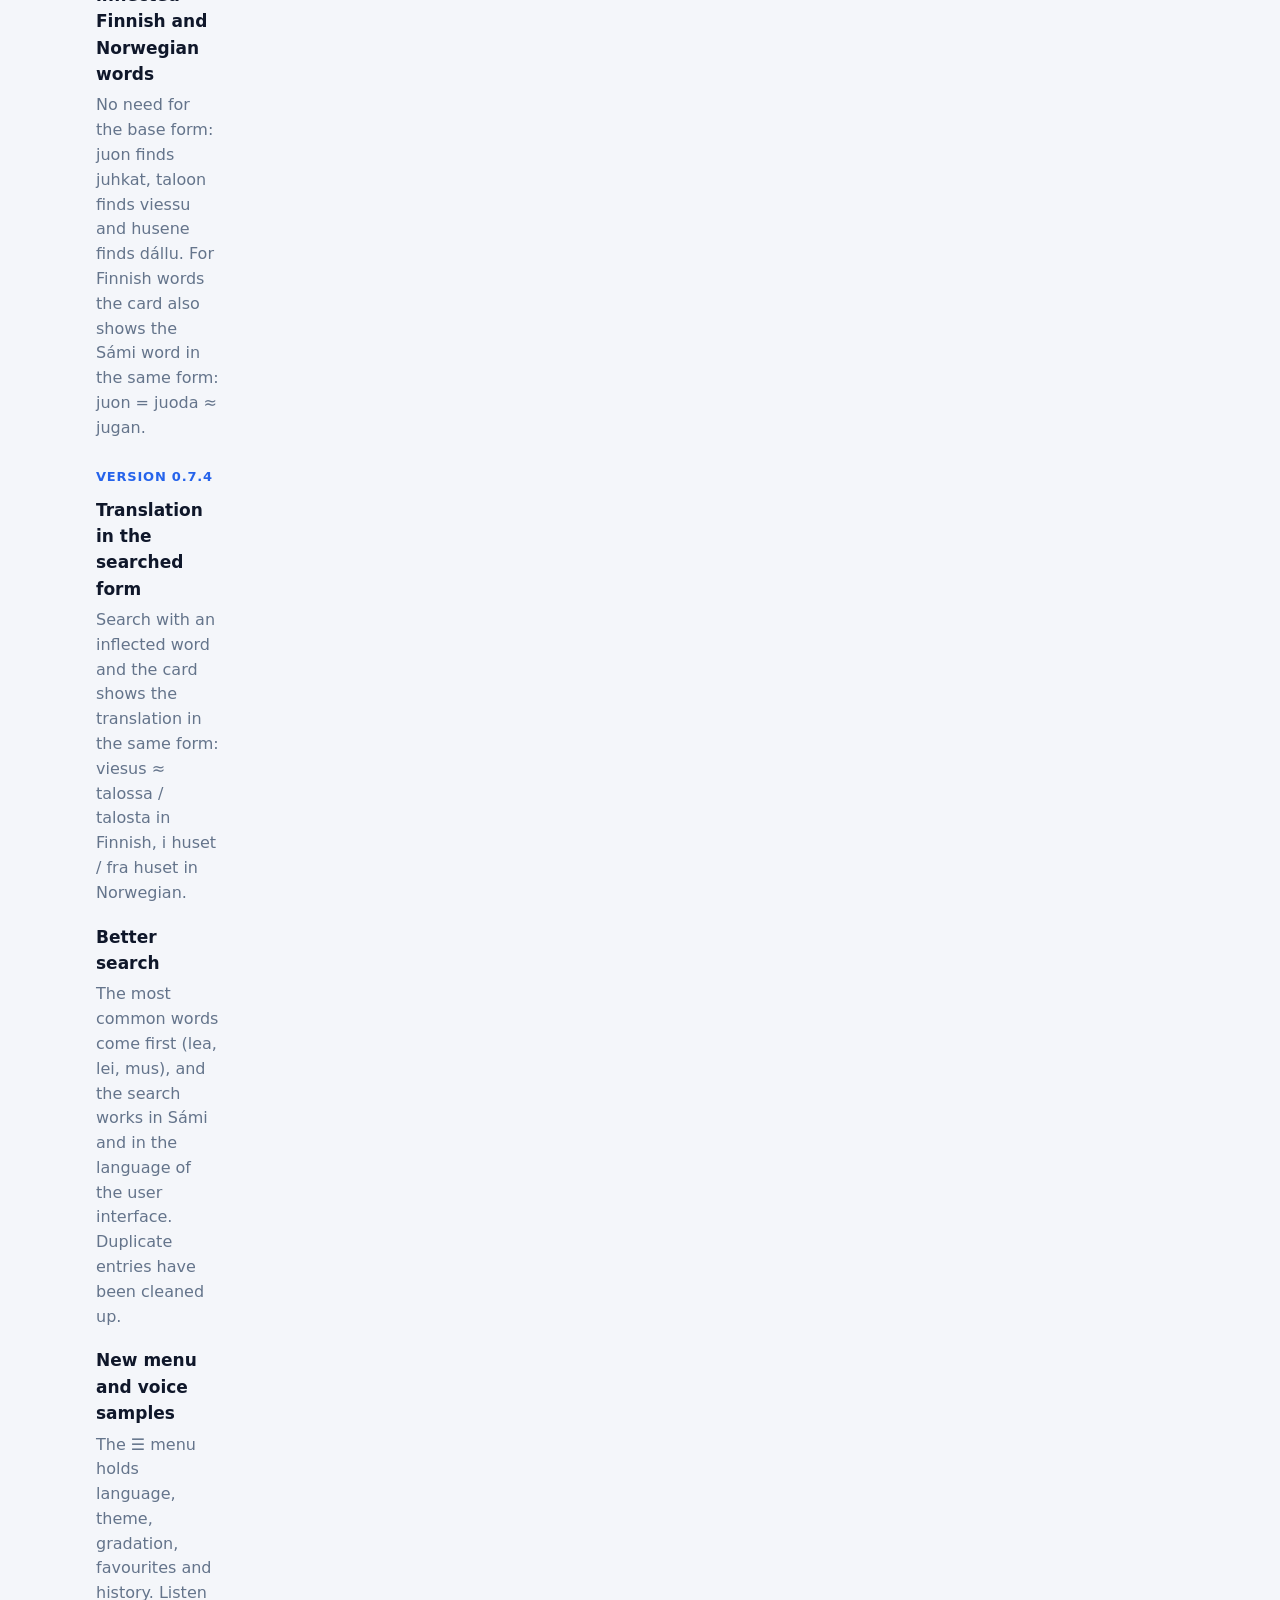
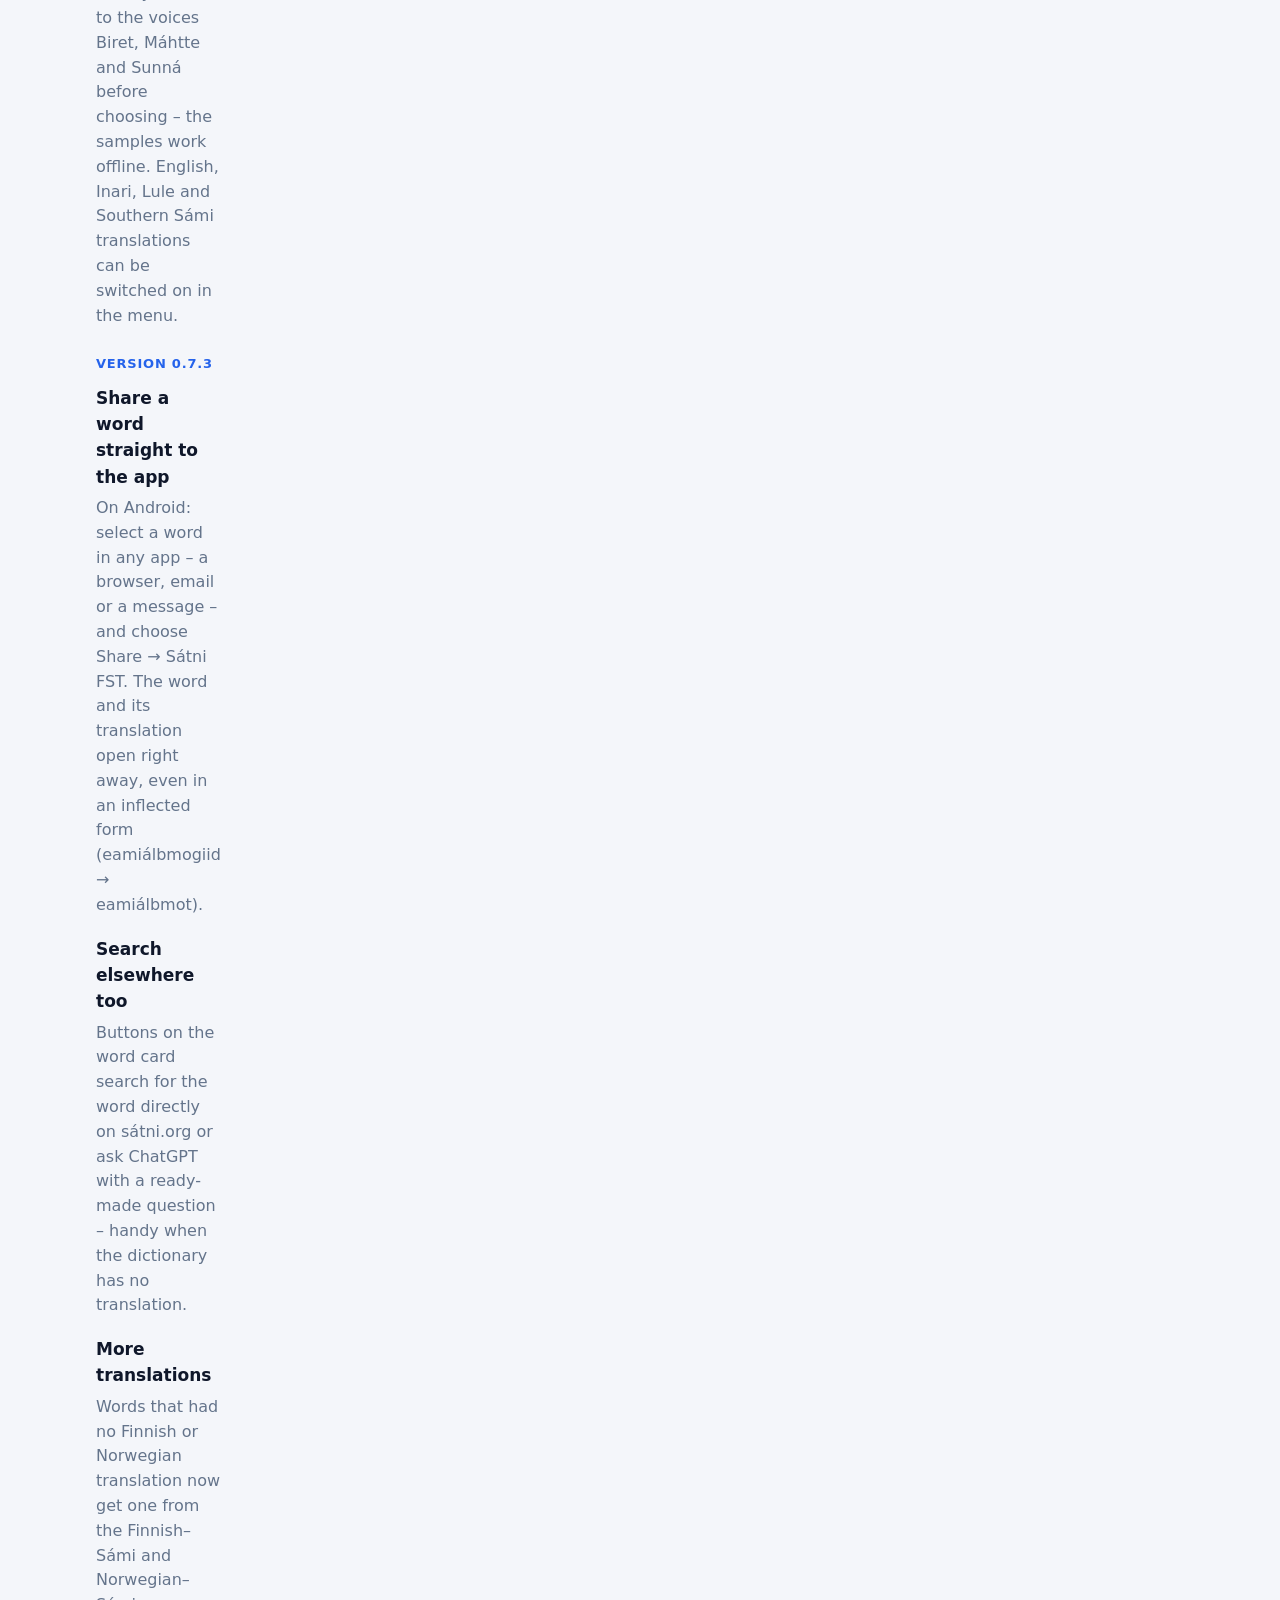
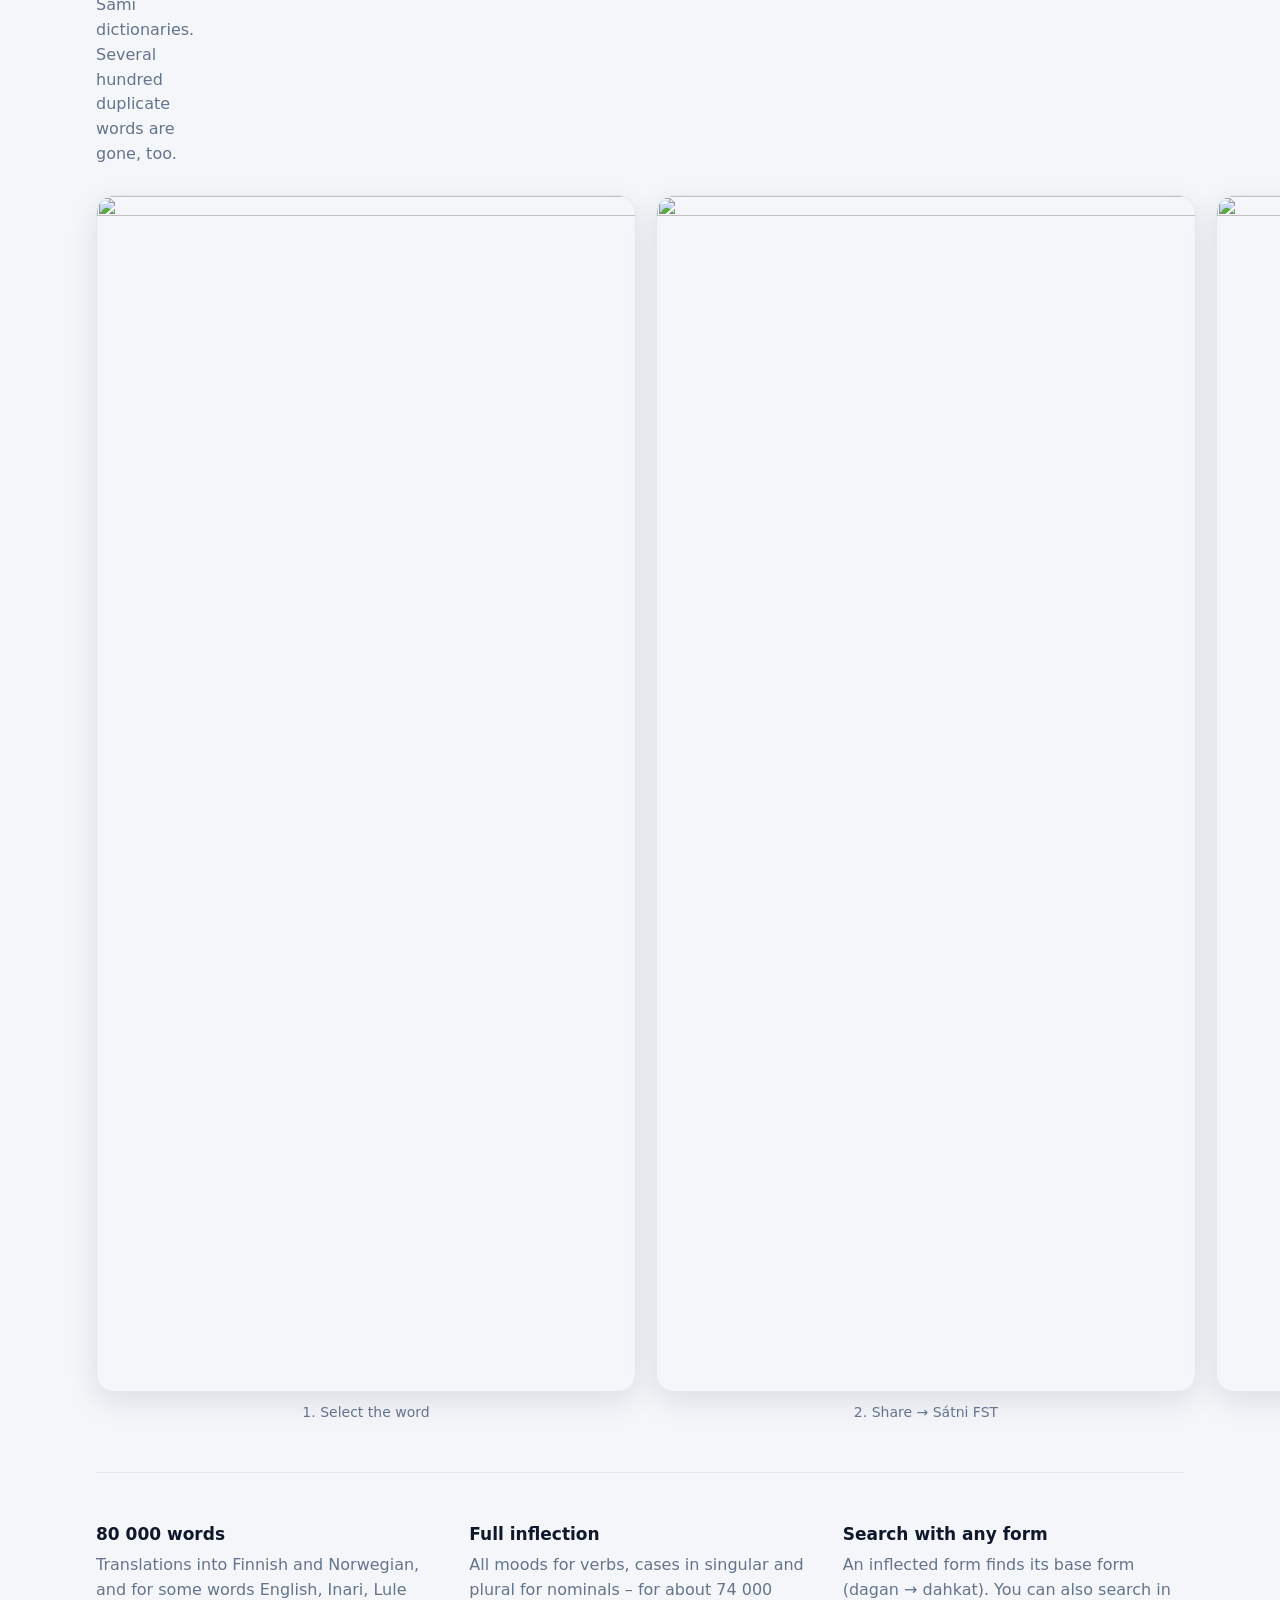
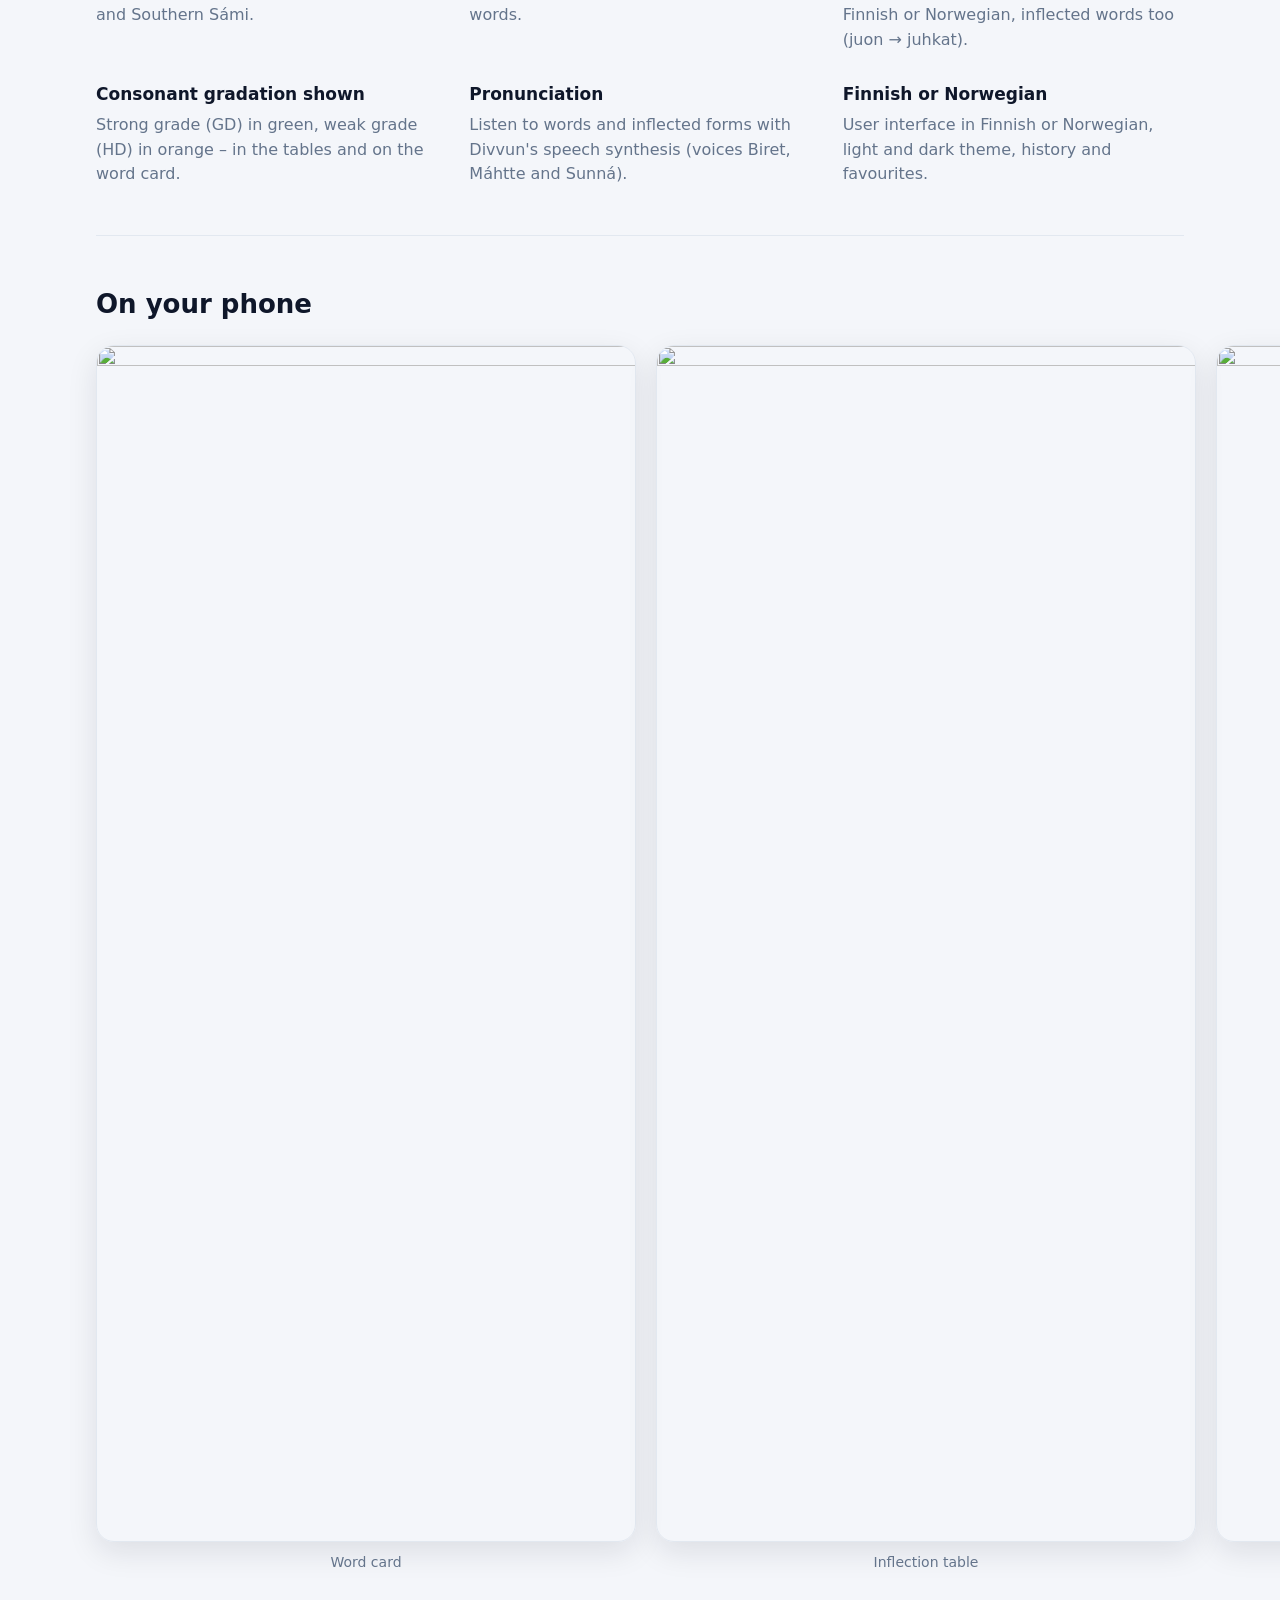
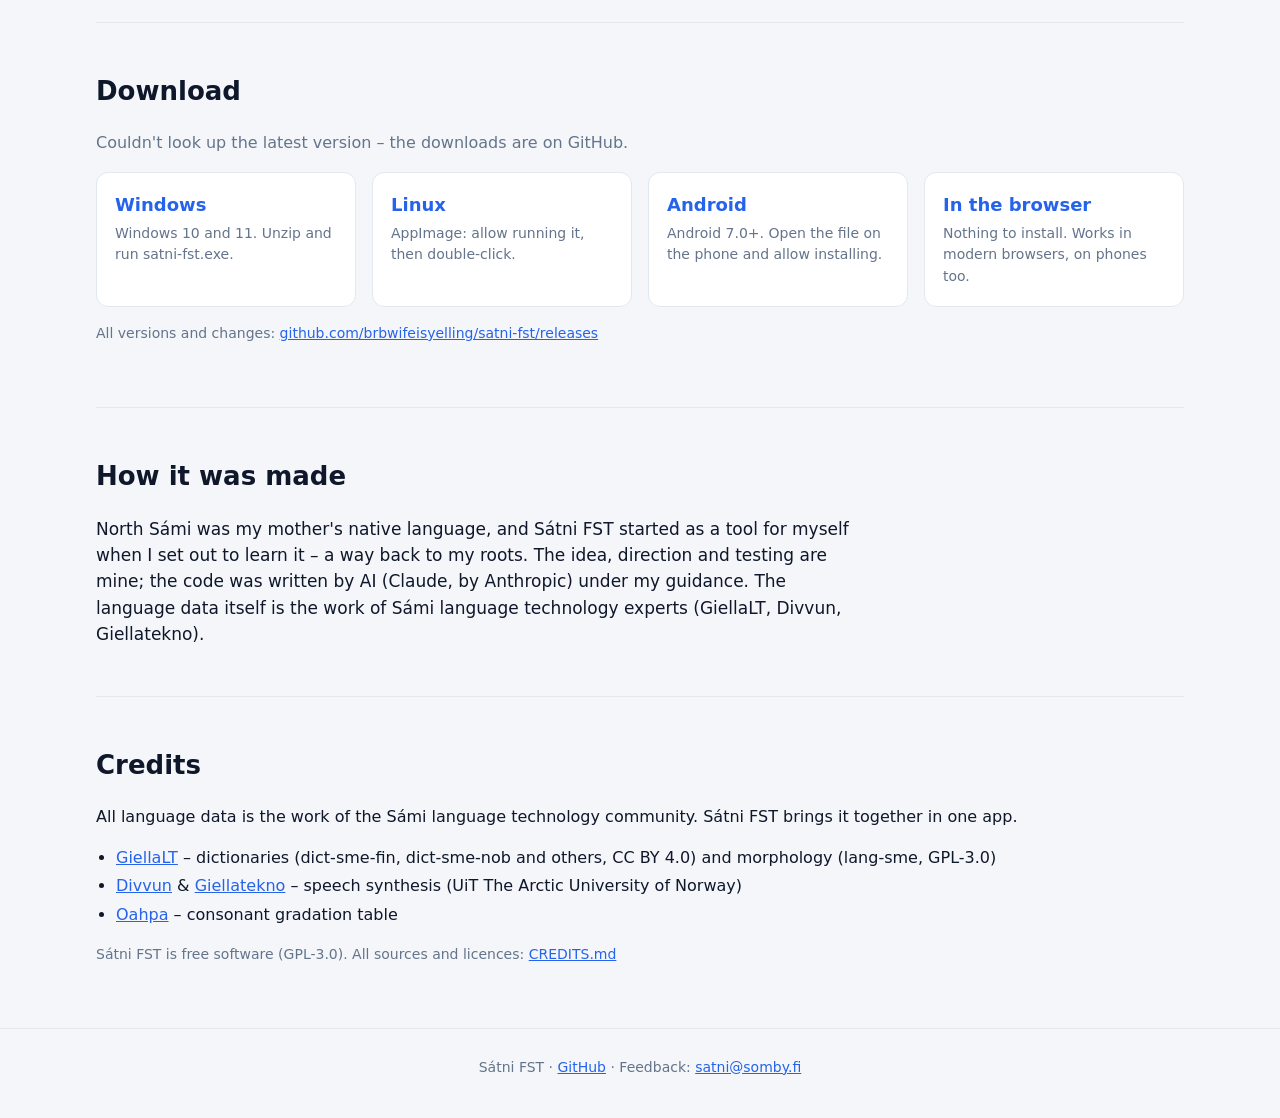
==== commit 53b3bec5: "Versio 0.8: CHANGELOG.md:n päivämäärä, kotisivulle Uutta versiossa 0.8 (uudistettu sanakortti) Co-Au" ====
--- a/site/index.html
+++ b/site/index.html
@@ -49,6 +49,8 @@
     <h2 data-t="newH"></h2>
     <div class="new-grid">
       <div class="new-text">
+        <p class="ver" data-t="v080"></p>
+        <h3 data-t="r1h"></h3><p data-t="r1"></p>
         <p class="ver" data-t="v076"></p>
         <h3 data-t="o1h"></h3><p data-t="o1"></p>
         <p class="ver" data-t="v075"></p>
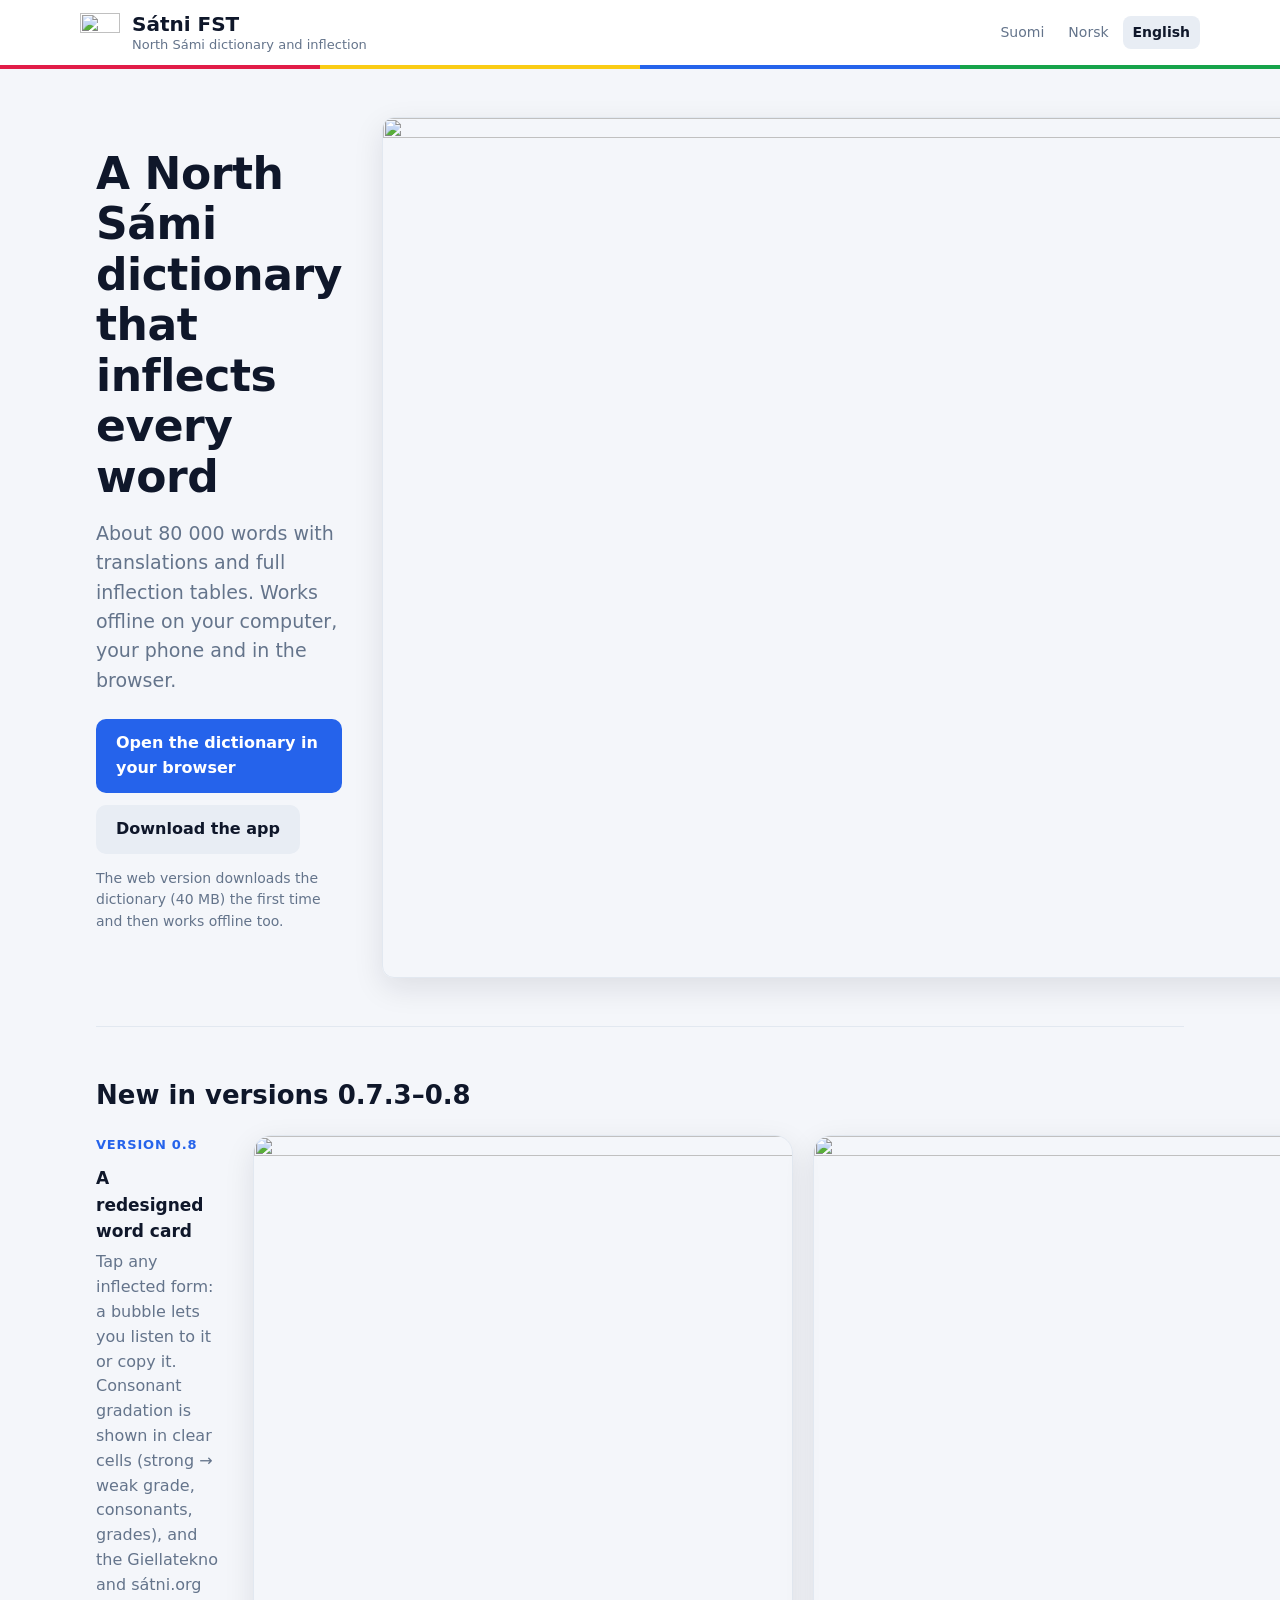
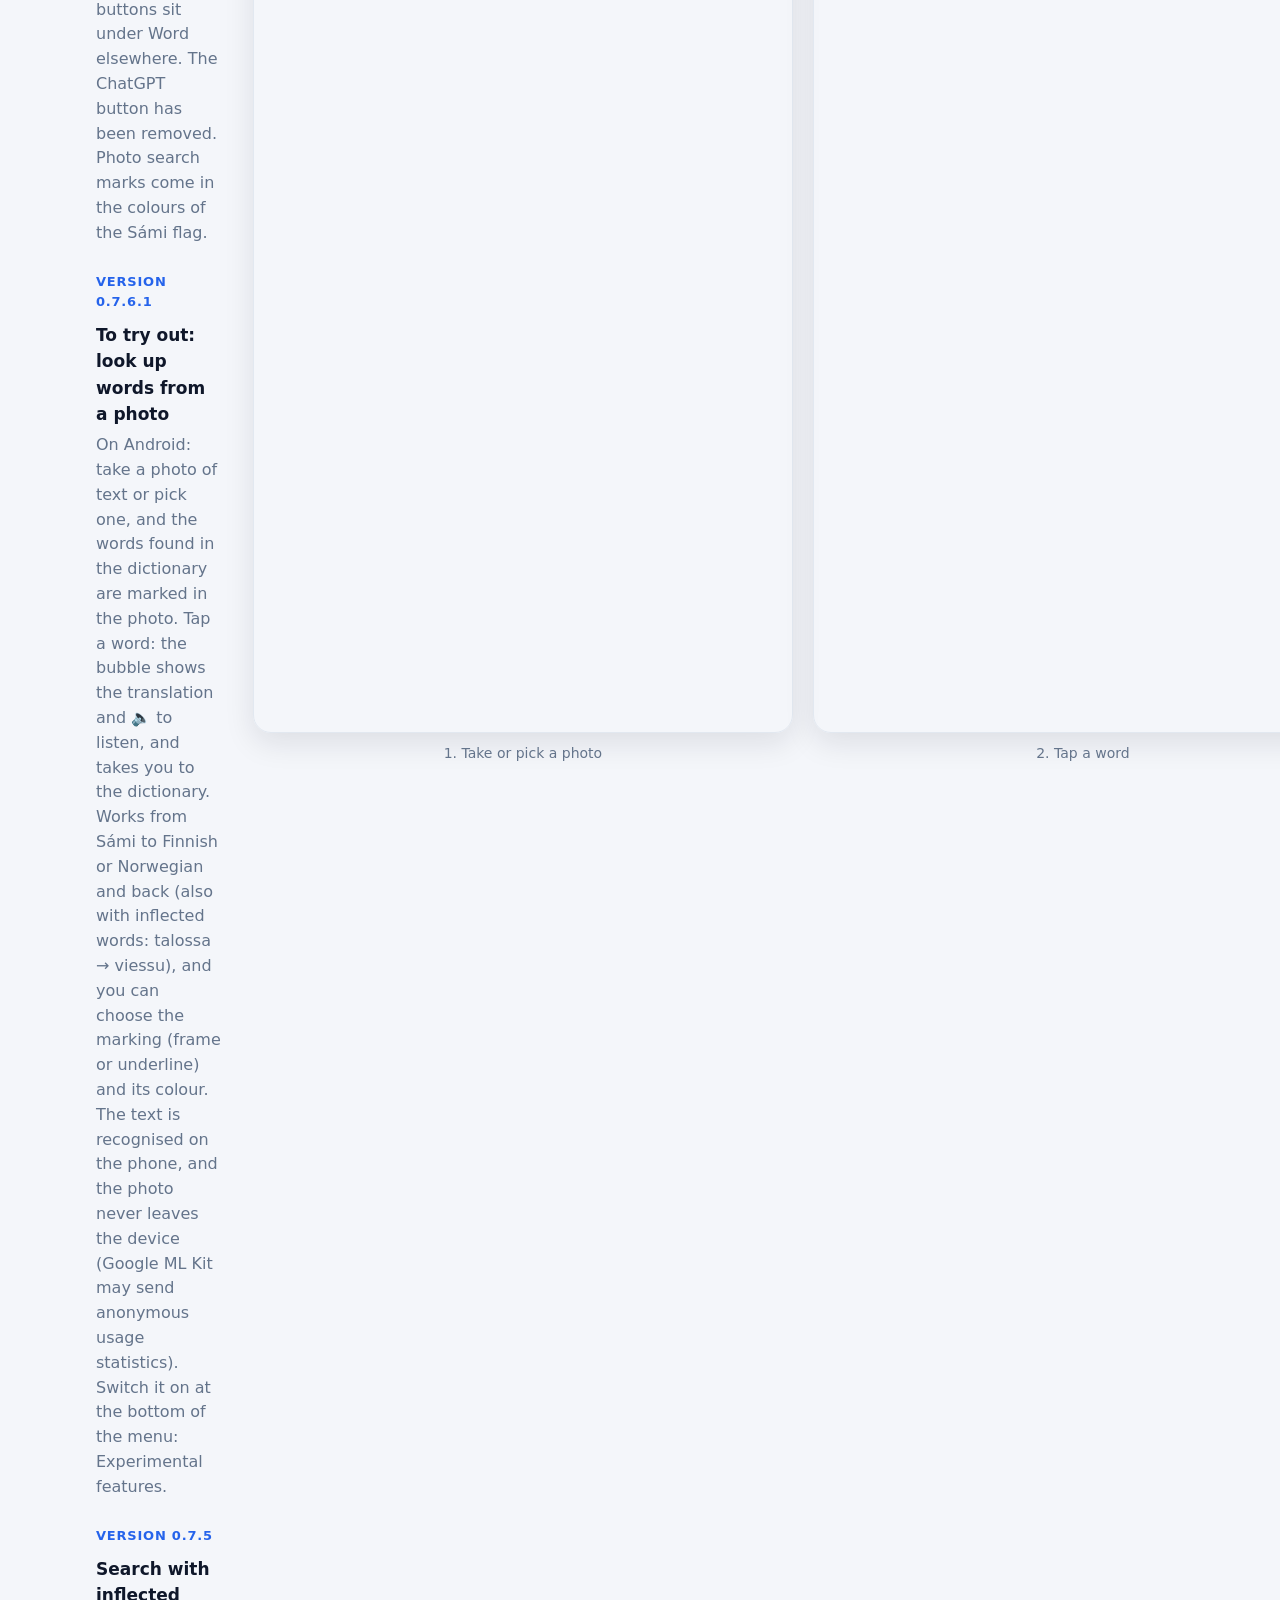
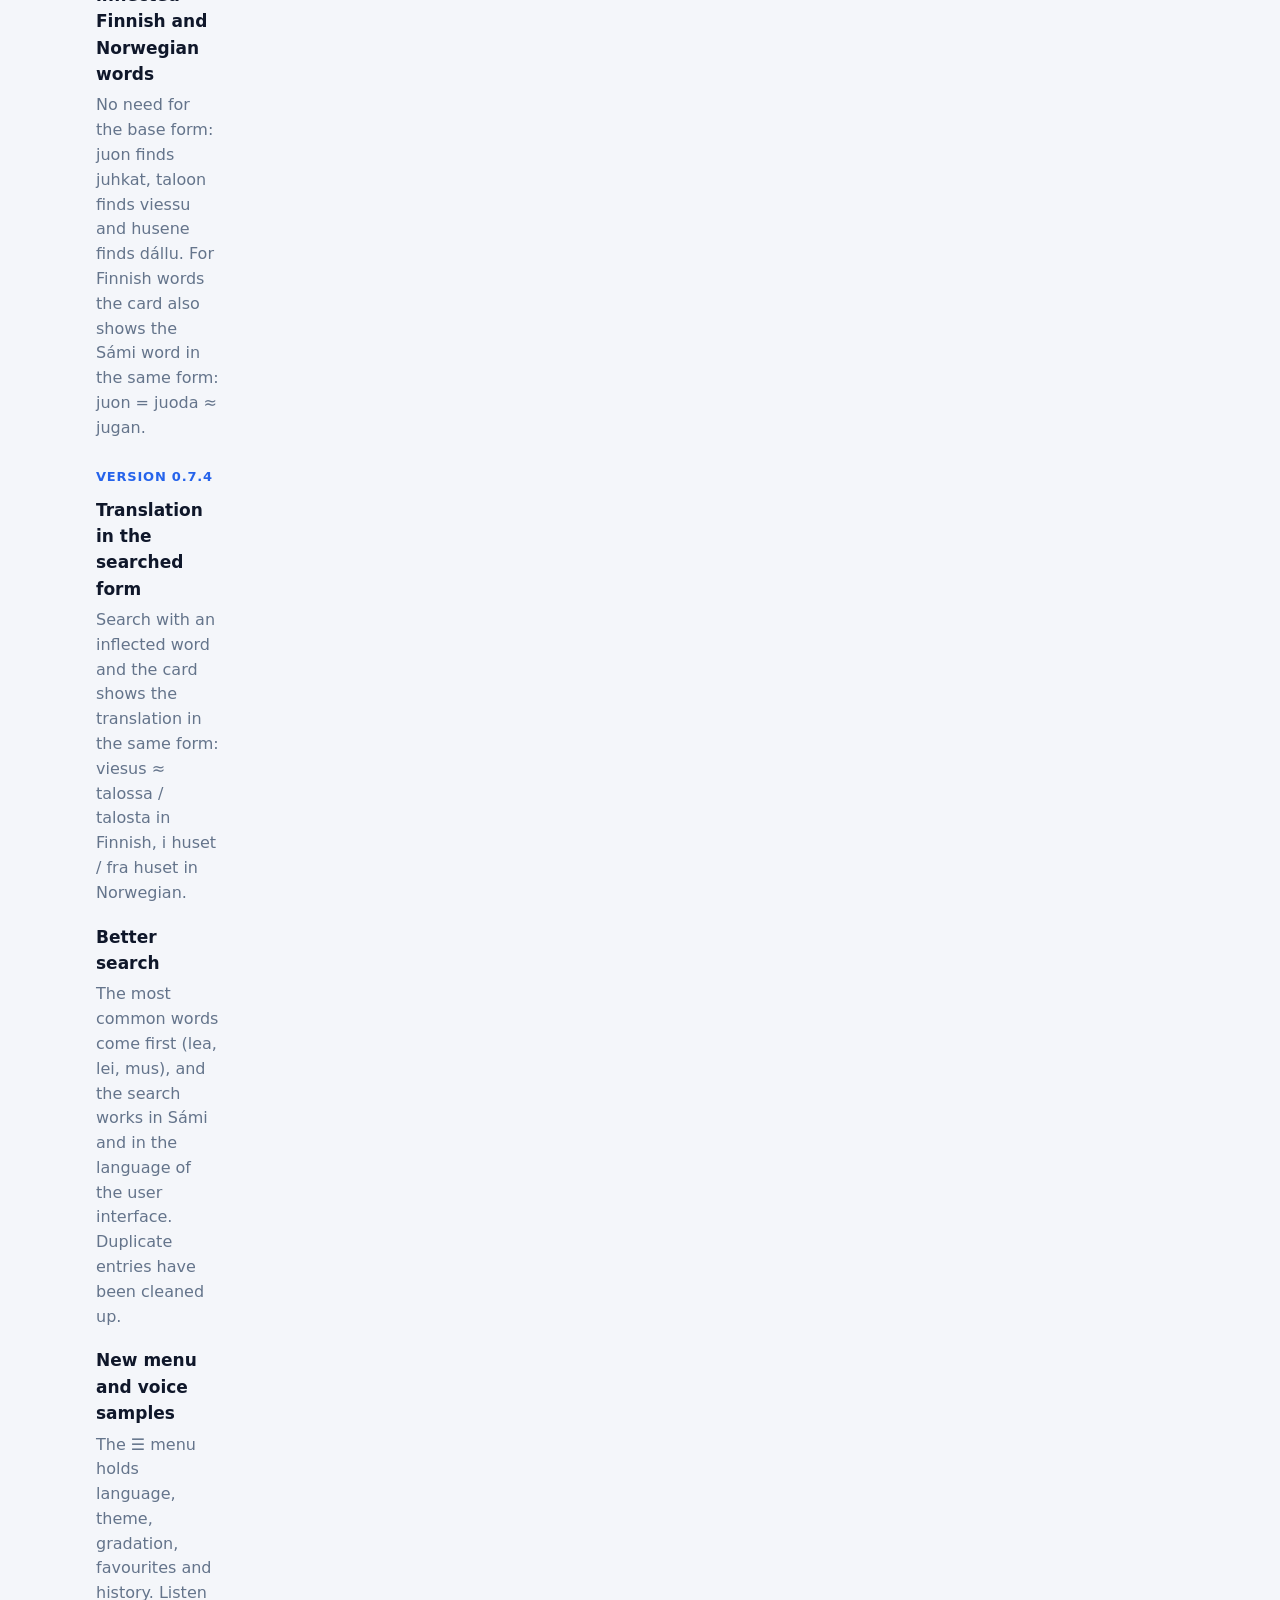
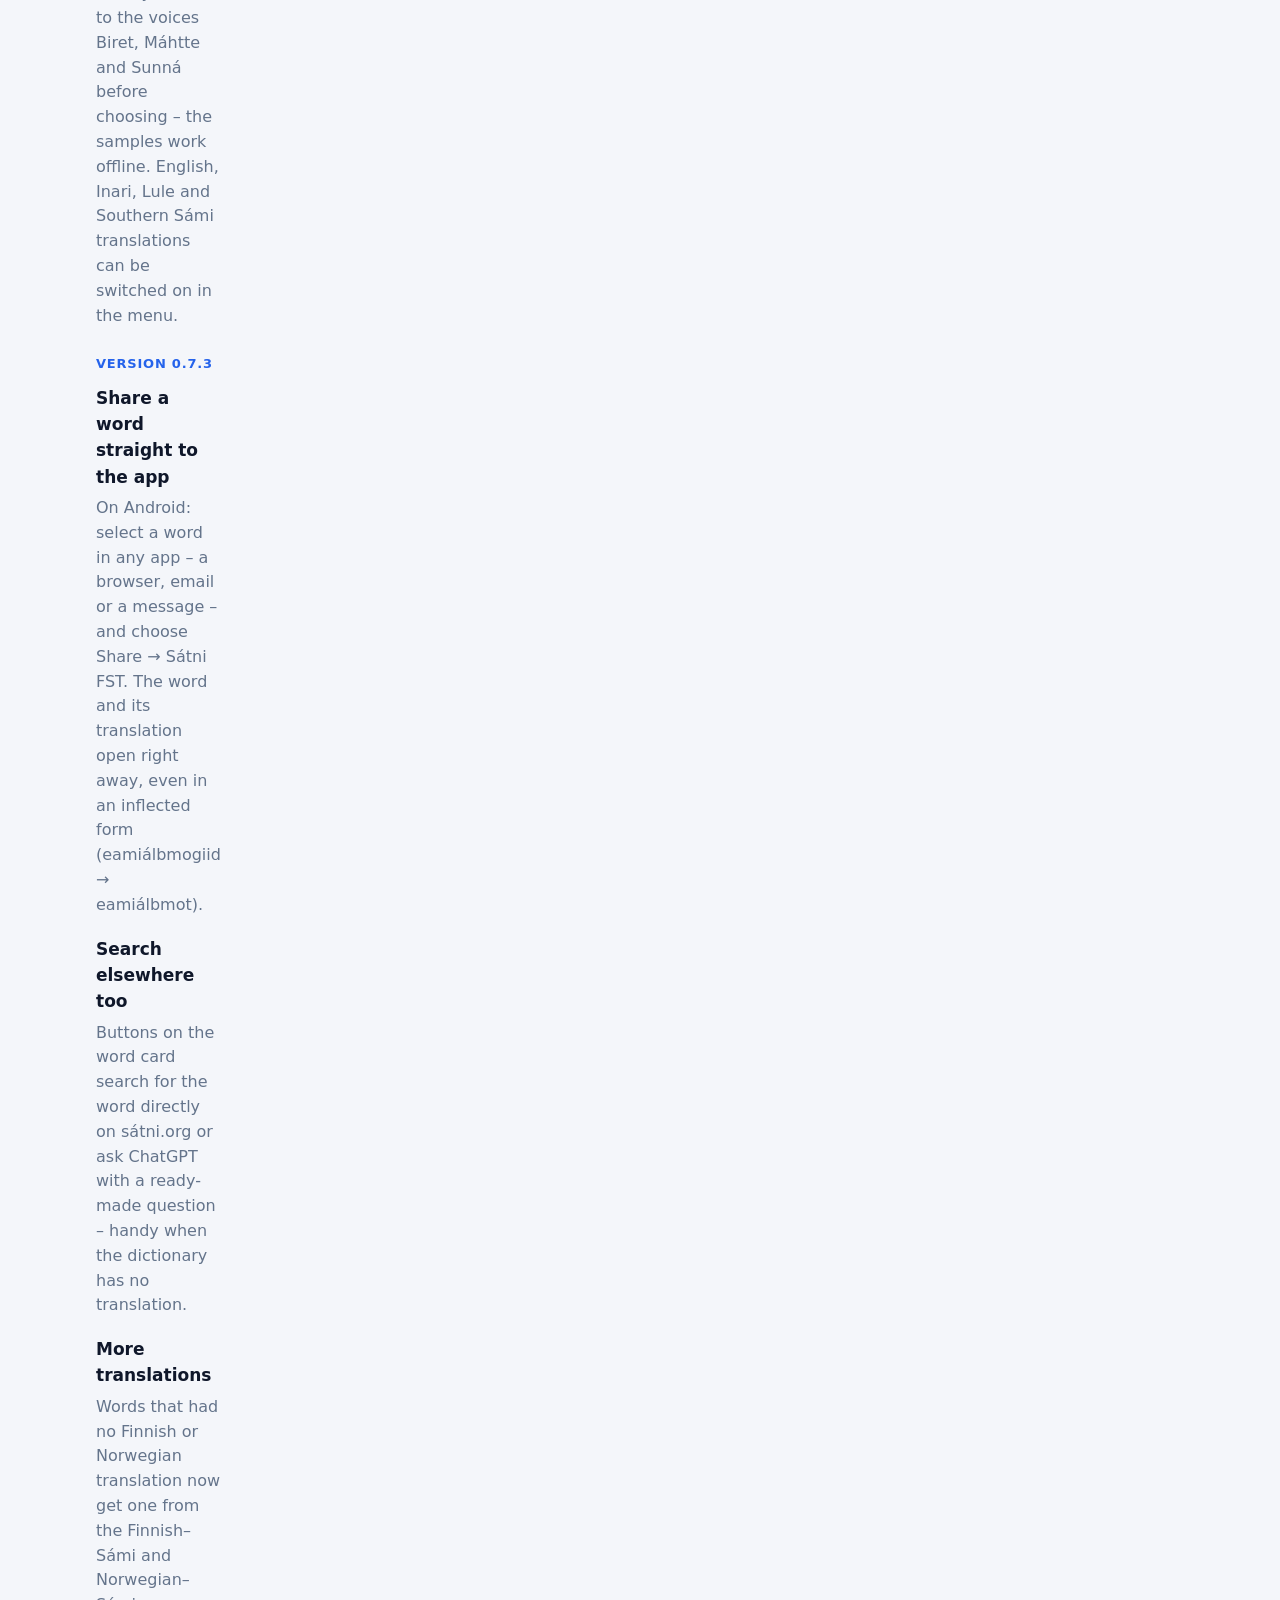
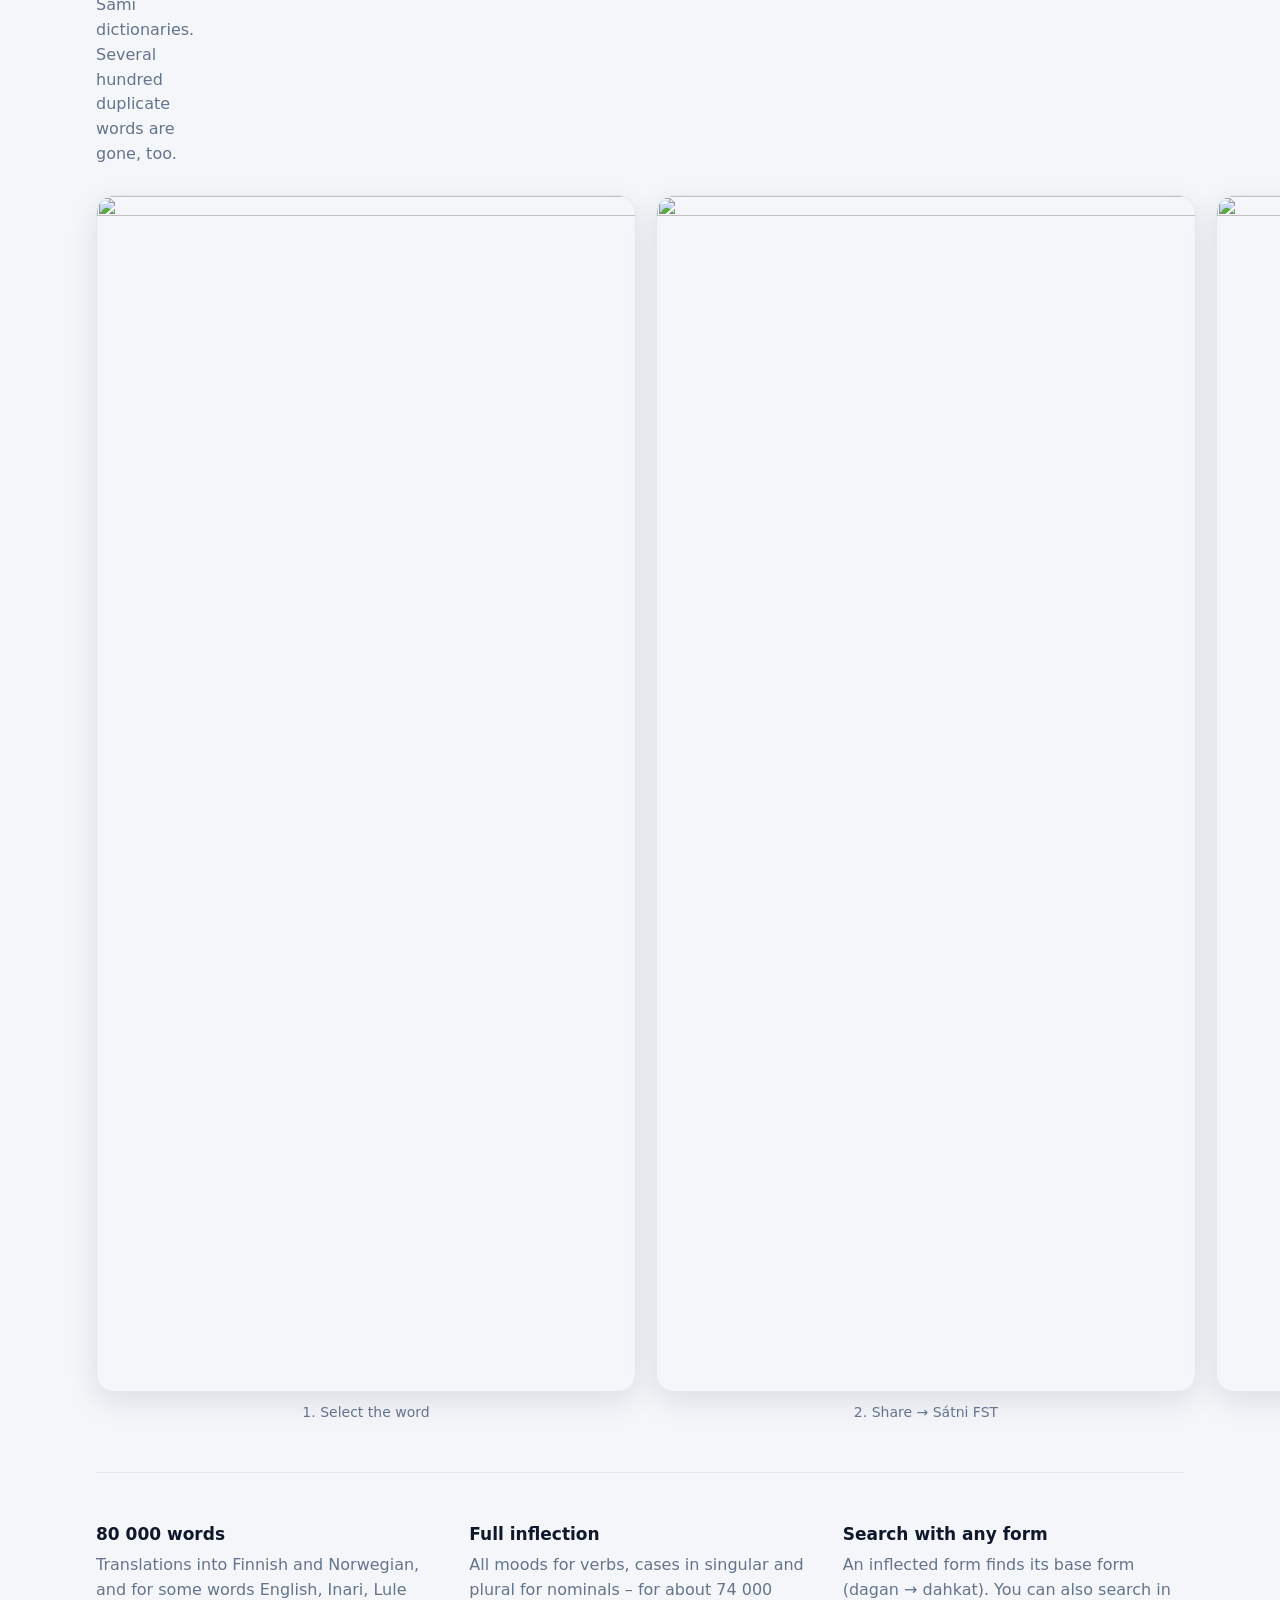
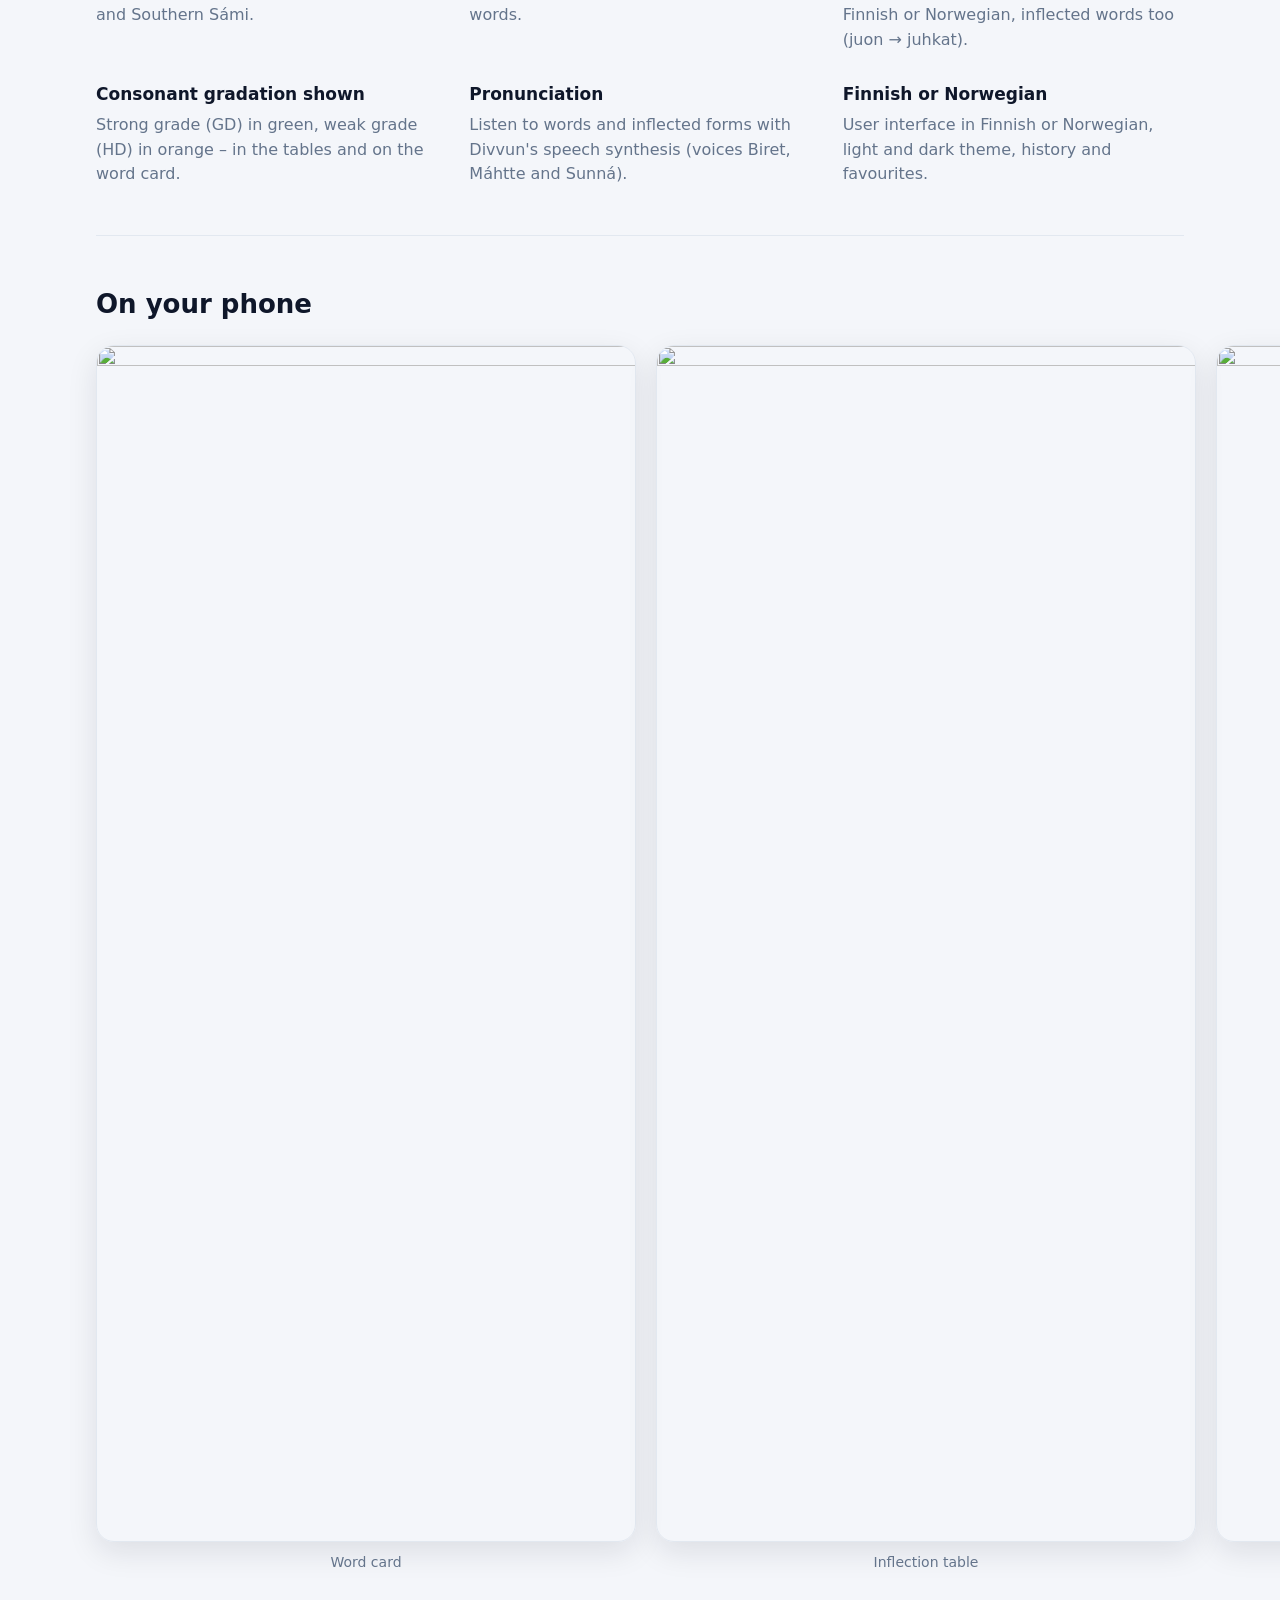
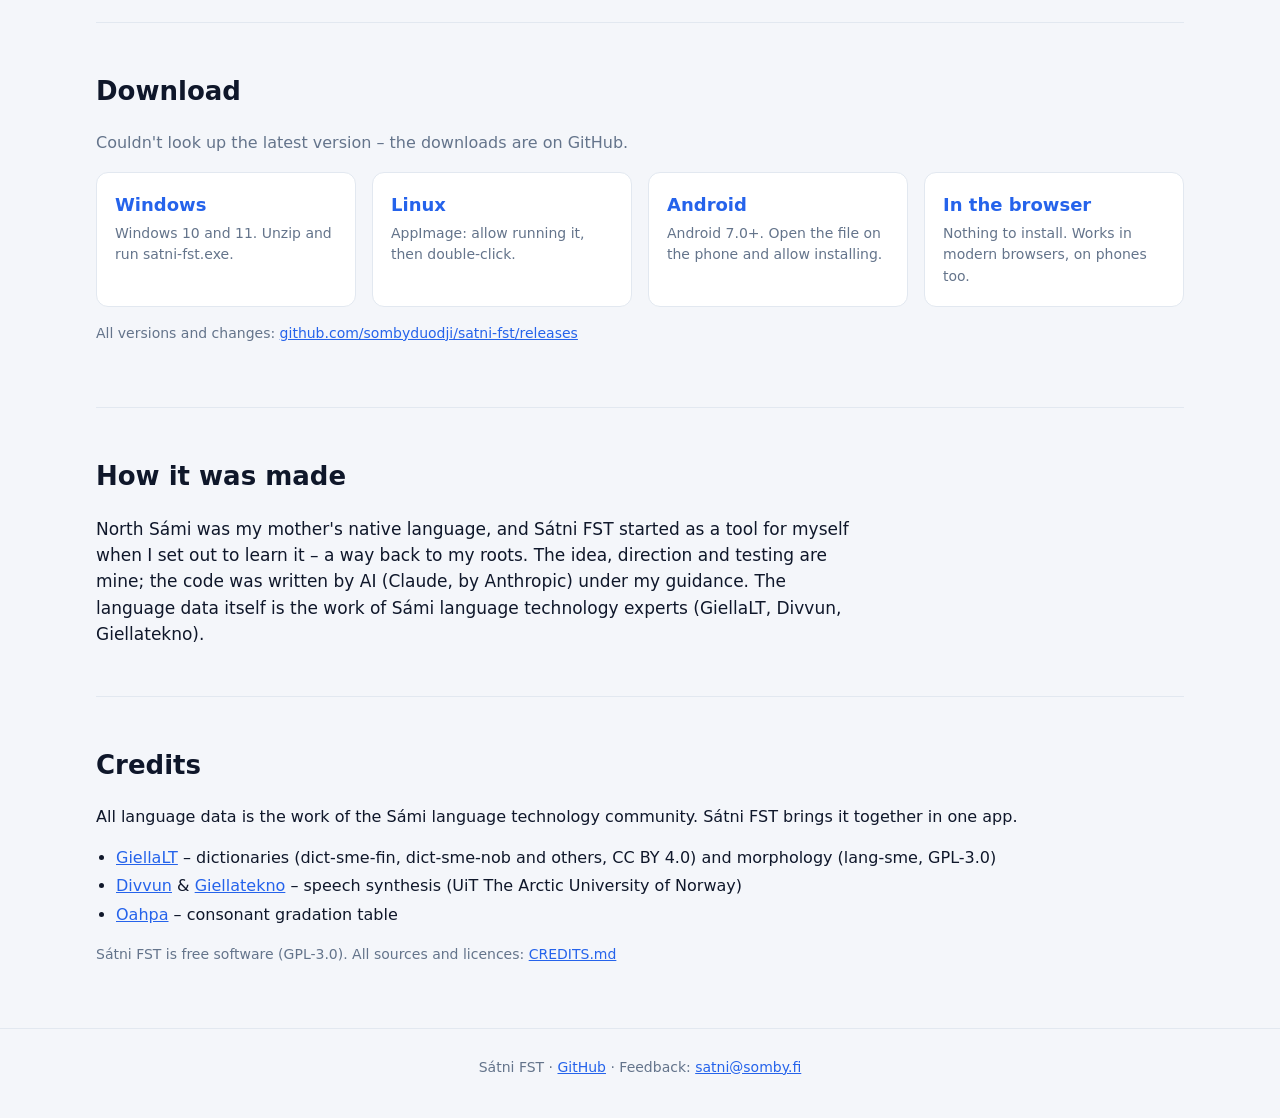
==== commit 100d60e7: "GitHub-tunnus vaihtuu: brbwifeisyelling -> sombyduodji (Tietoa-ikkuna, kotisivu, README, CHANGELOG, " ====
--- a/site/index.html
+++ b/site/index.html
@@ -101,13 +101,13 @@
     <h2 data-t="downloadH"></h2>
     <p class="muted" id="release-info" data-t="releaseLoading"></p>
     <div class="cards">
-      <a class="card" data-file="satni-fst-windows.zip" href="https://github.com/brbwifeisyelling/satni-fst/releases">
+      <a class="card" data-file="satni-fst-windows.zip" href="https://github.com/sombyduodji/satni-fst/releases">
         <strong>Windows</strong><span class="muted small" data-t="win"></span><span class="size"></span>
       </a>
-      <a class="card" data-file="Satni_FST-x86_64.AppImage" href="https://github.com/brbwifeisyelling/satni-fst/releases">
+      <a class="card" data-file="Satni_FST-x86_64.AppImage" href="https://github.com/sombyduodji/satni-fst/releases">
         <strong>Linux</strong><span class="muted small" data-t="linux"></span><span class="size"></span>
       </a>
-      <a class="card" data-file="satni-fst.apk" href="https://github.com/brbwifeisyelling/satni-fst/releases">
+      <a class="card" data-file="satni-fst.apk" href="https://github.com/sombyduodji/satni-fst/releases">
         <strong>Android</strong><span class="muted small" data-t="android"></span><span class="size"></span>
       </a>
       <a class="card" href="app/">
@@ -115,7 +115,7 @@
       </a>
     </div>
     <p class="small muted"><span data-t="allReleases"></span>
-      <a href="https://github.com/brbwifeisyelling/satni-fst/releases">github.com/brbwifeisyelling/satni-fst/releases</a></p>
+      <a href="https://github.com/sombyduodji/satni-fst/releases">github.com/sombyduodji/satni-fst/releases</a></p>
   </section>
 
   <section class="story">
@@ -132,12 +132,12 @@
       <li><a href="https://oahpa.no/sme/gramm/tabell_stadieveksling.html">Oahpa</a> – <span data-t="c3"></span></li>
     </ul>
     <p class="small muted"><span data-t="license"></span>
-      <a href="https://github.com/brbwifeisyelling/satni-fst/blob/main/CREDITS.md">CREDITS.md</a></p>
+      <a href="https://github.com/sombyduodji/satni-fst/blob/main/CREDITS.md">CREDITS.md</a></p>
   </section>
 </main>
 
 <footer>
-  <span>Sátni FST · <a href="https://github.com/brbwifeisyelling/satni-fst">GitHub</a> · <span data-t="feedback"></span>
+  <span>Sátni FST · <a href="https://github.com/sombyduodji/satni-fst">GitHub</a> · <span data-t="feedback"></span>
     <a href="mailto:satni@somby.fi">satni@somby.fi</a></span>
 </footer>
 <script src="site.js"></script>
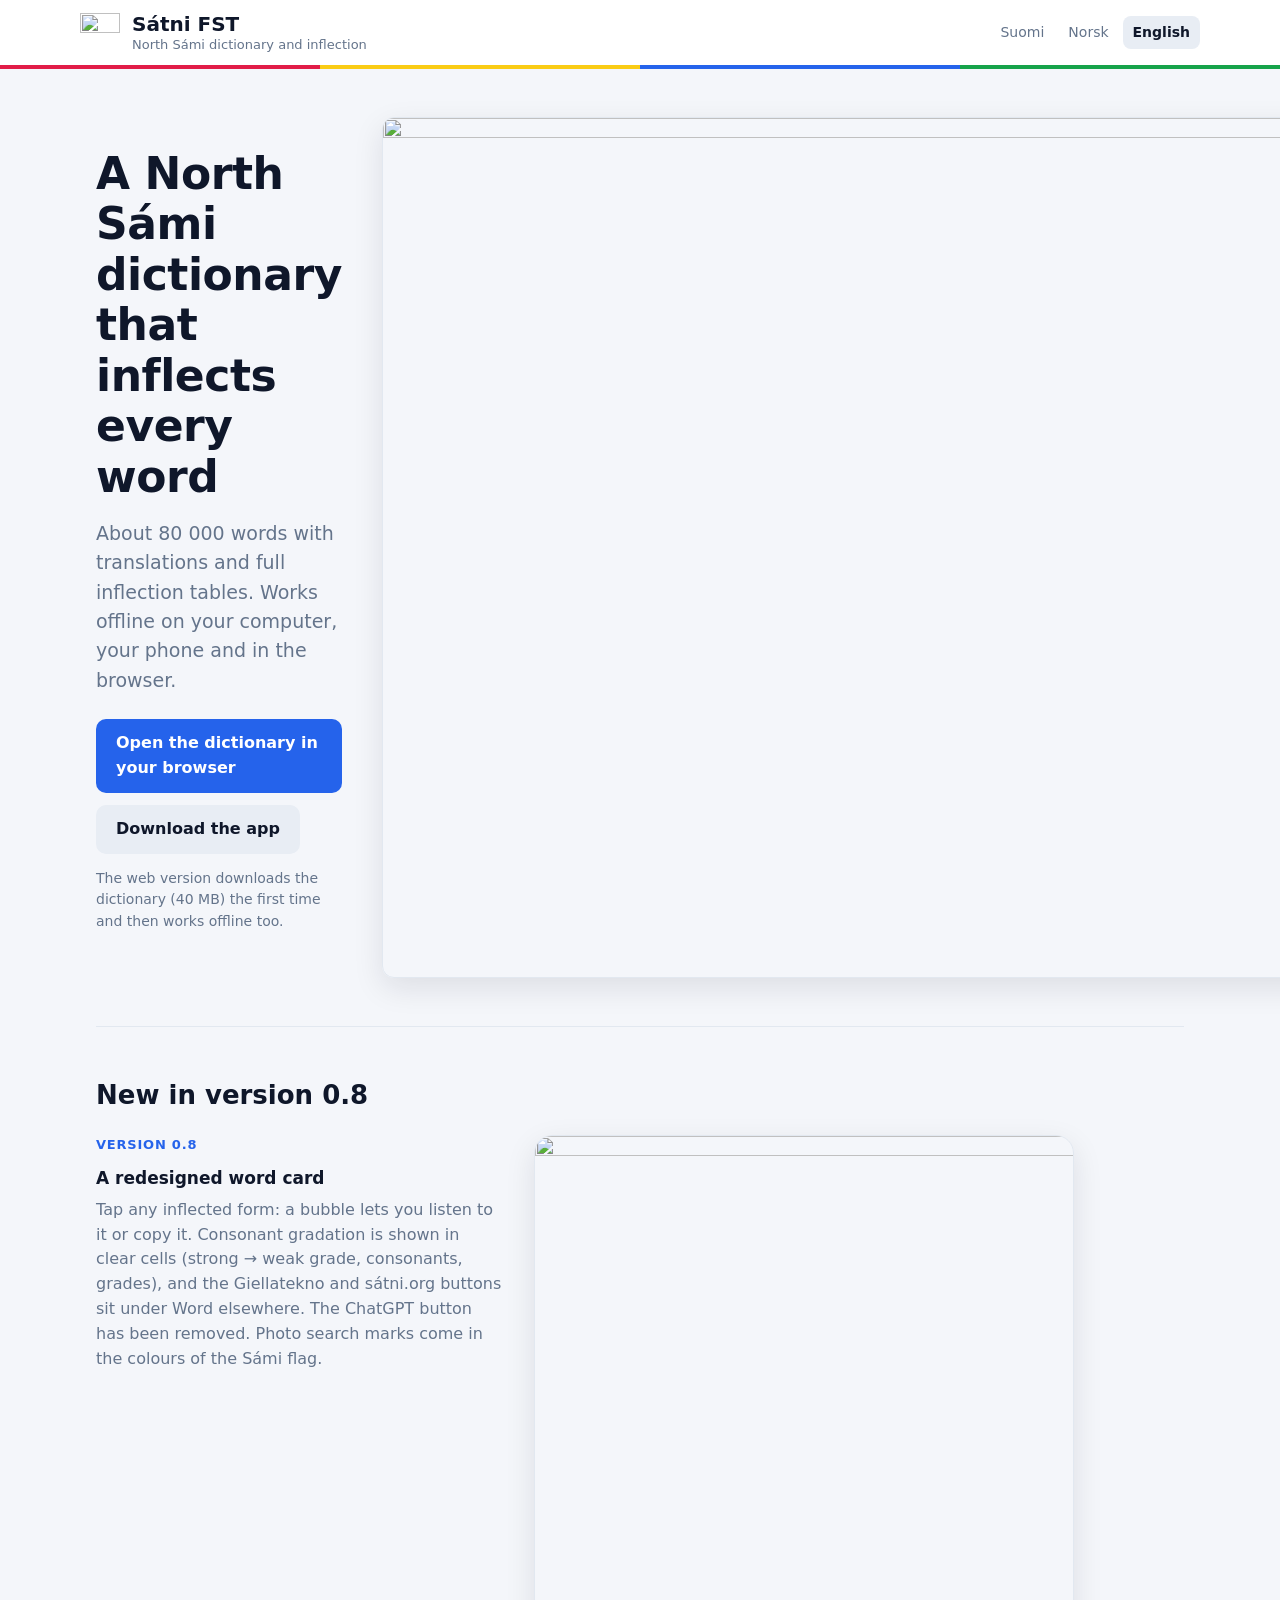
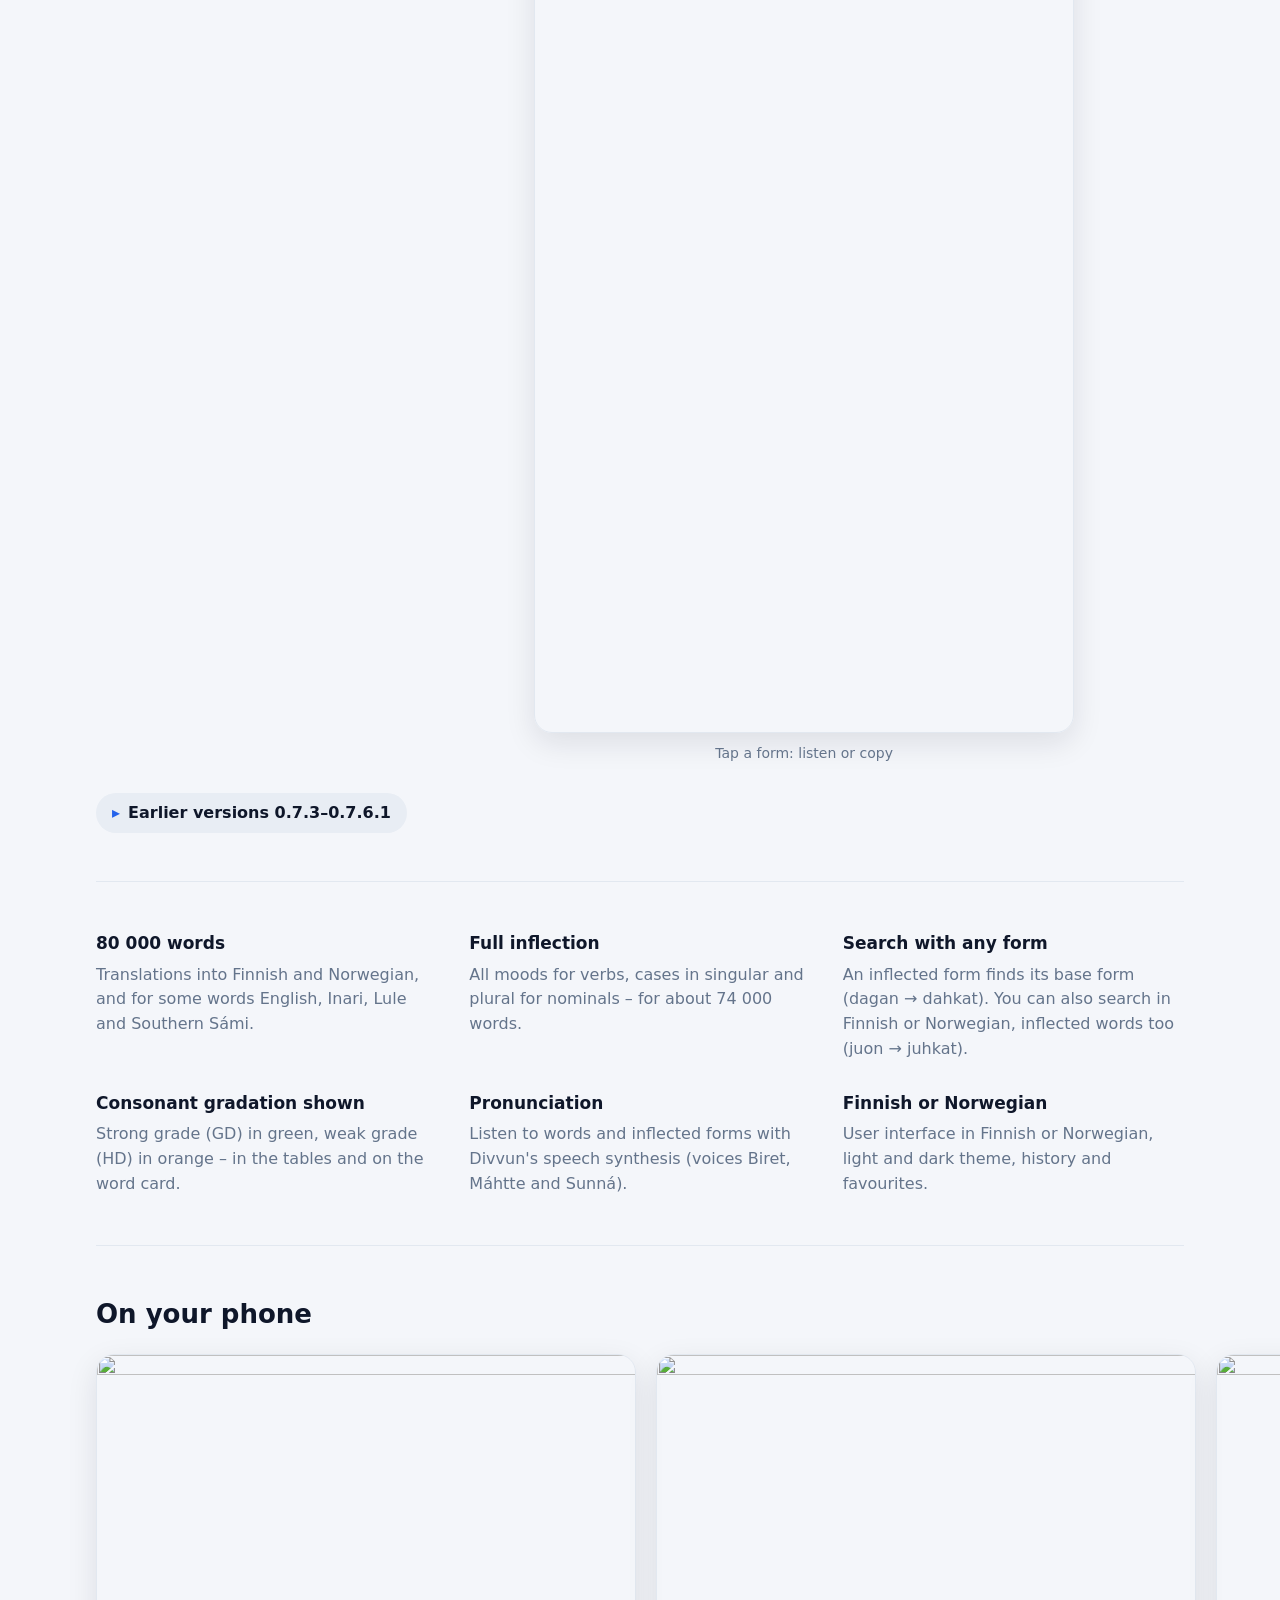
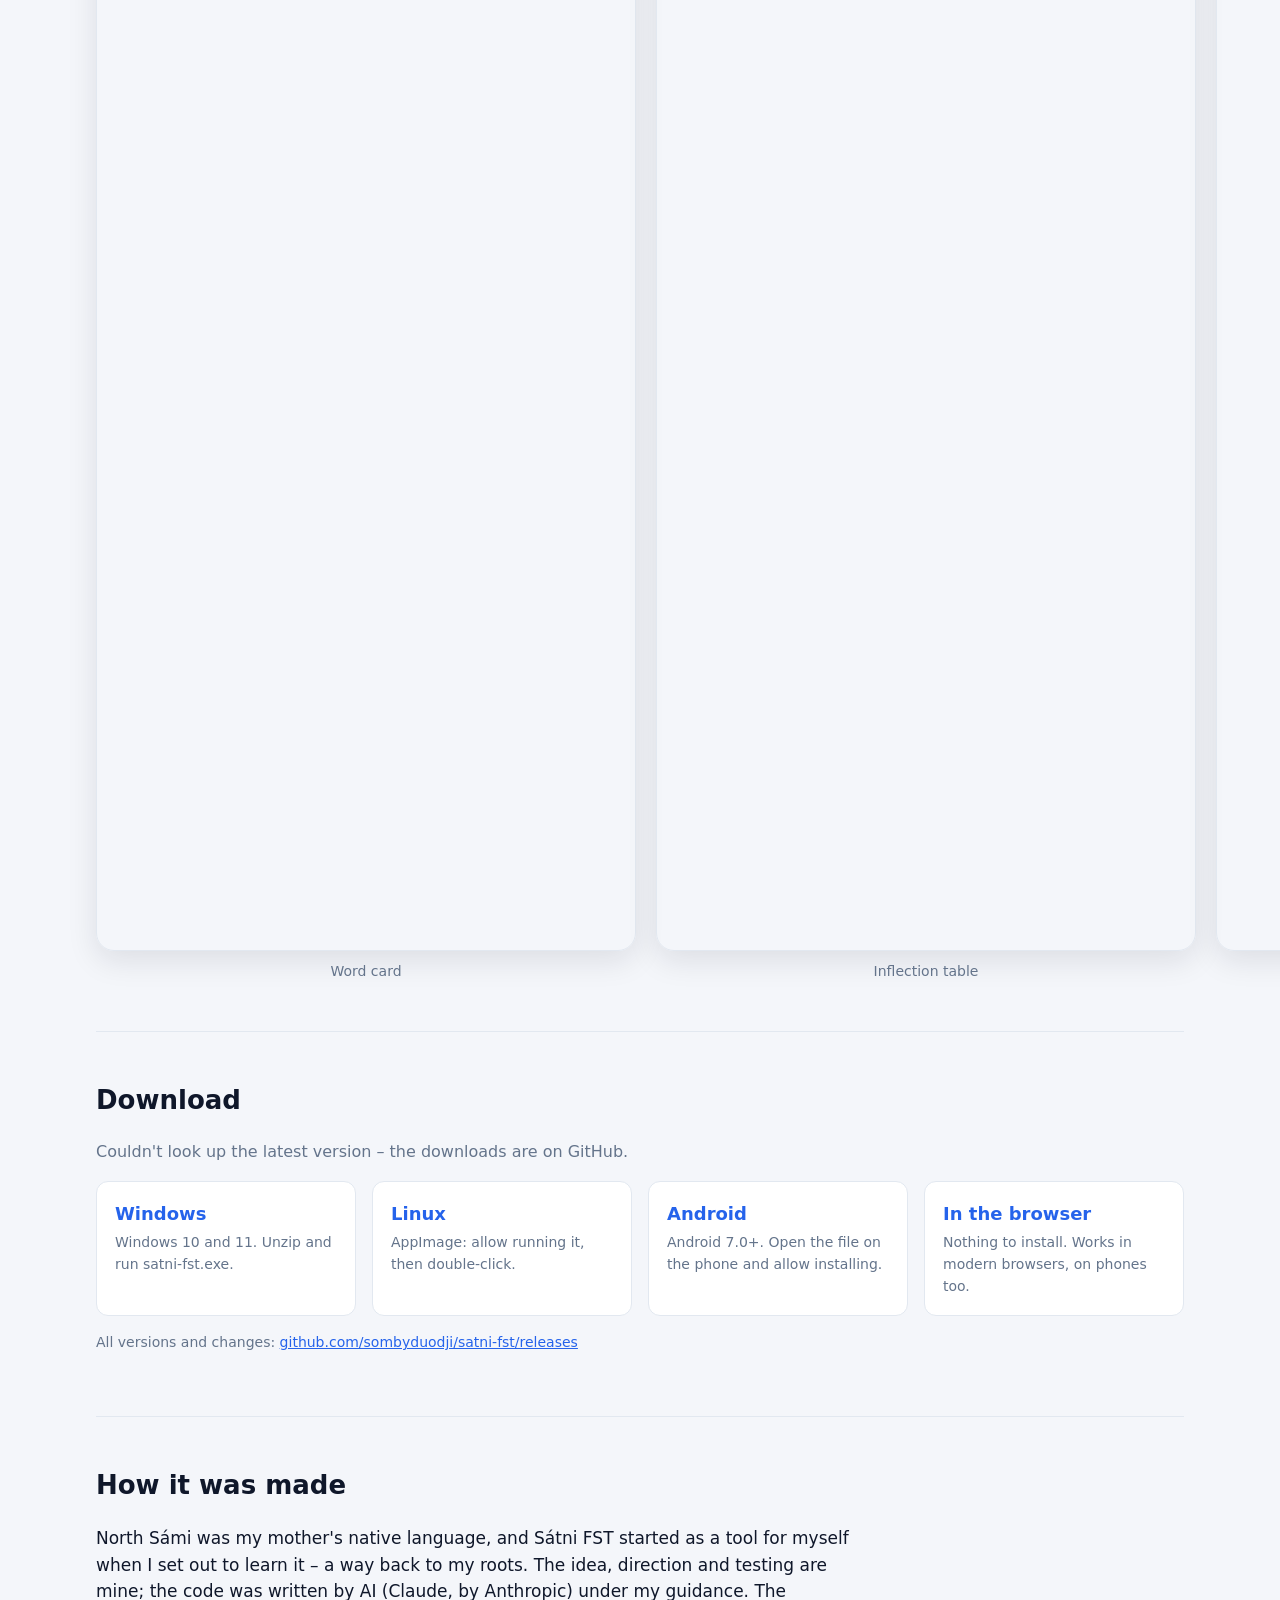
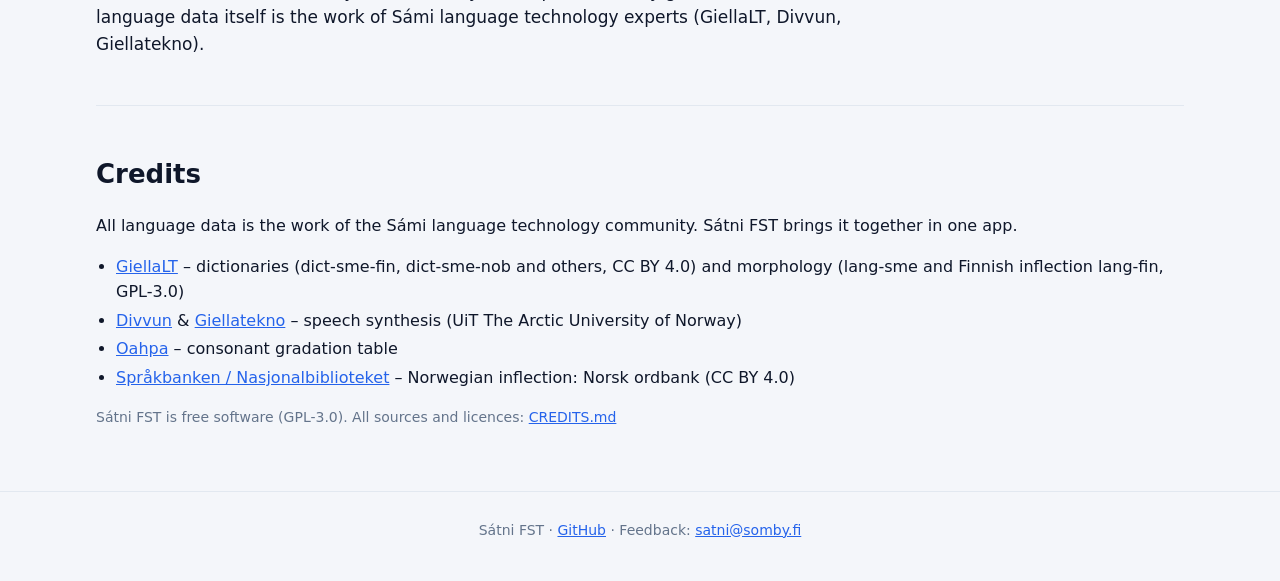
==== commit 80497f90: "Kotisivu: Uutta versiossa 0.8 kuvakaappauksella, aiemmat versiot nuolesta avautuvaan osioon; kiitoks" ====
--- a/site/index.html
+++ b/site/index.html
@@ -47,35 +47,46 @@
 
   <section class="whatsnew">
     <h2 data-t="newH"></h2>
+    <!-- Uusin versio näkyy aina; aiemmat versiot avautuvat nuolesta -->
     <div class="new-grid">
       <div class="new-text">
         <p class="ver" data-t="v080"></p>
         <h3 data-t="r1h"></h3><p data-t="r1"></p>
-        <p class="ver" data-t="v076"></p>
-        <h3 data-t="o1h"></h3><p data-t="o1"></p>
-        <p class="ver" data-t="v075"></p>
-        <h3 data-t="k1h"></h3><p data-t="k1"></p>
-        <p class="ver" data-t="v074"></p>
-        <h3 data-t="m1h"></h3><p data-t="m1"></p>
-        <h3 data-t="m2h"></h3><p data-t="m2"></p>
-        <h3 data-t="m3h"></h3><p data-t="m3"></p>
-        <p class="ver" data-t="v073"></p>
-        <h3 data-t="n1h"></h3><p data-t="n1"></p>
-        <h3 data-t="n2h"></h3><p data-t="n2"></p>
-        <h3 data-t="n3h"></h3><p data-t="n3"></p>
       </div>
       <div class="phone-row steps">
-        <figure><img src="screenshots/photo-1.png" alt="" loading="lazy" width="540" height="1200"><figcaption data-t="q1"></figcaption></figure>
-        <figure><img src="screenshots/photo-2.png" alt="" loading="lazy" width="540" height="1200"><figcaption data-t="q2"></figcaption></figure>
-        <figure><img src="screenshots/photo-3.png" alt="" loading="lazy" width="540" height="1200"><figcaption data-t="q3"></figcaption></figure>
+        <figure><img src="screenshots/card-08.png" alt="" loading="lazy" width="540" height="1200"><figcaption data-t="r2"></figcaption></figure>
       </div>
     </div>
-    <!-- 0.7.3: jaa sana sovellukseen -->
-    <div class="phone-row steps share-steps">
-      <figure><img src="screenshots/share-1.png" alt="" loading="lazy" width="540" height="1200"><figcaption data-t="s1"></figcaption></figure>
-      <figure><img src="screenshots/share-2.png" alt="" loading="lazy" width="540" height="1200"><figcaption data-t="s2"></figcaption></figure>
-      <figure><img src="screenshots/share-3.png" alt="" loading="lazy" width="540" height="1200"><figcaption data-t="s3"></figcaption></figure>
-    </div>
+    <details class="older">
+      <summary data-t="olderH"></summary>
+      <div class="new-grid">
+        <div class="new-text">
+          <p class="ver" data-t="v076"></p>
+          <h3 data-t="o1h"></h3><p data-t="o1"></p>
+          <p class="ver" data-t="v075"></p>
+          <h3 data-t="k1h"></h3><p data-t="k1"></p>
+          <p class="ver" data-t="v074"></p>
+          <h3 data-t="m1h"></h3><p data-t="m1"></p>
+          <h3 data-t="m2h"></h3><p data-t="m2"></p>
+          <h3 data-t="m3h"></h3><p data-t="m3"></p>
+          <p class="ver" data-t="v073"></p>
+          <h3 data-t="n1h"></h3><p data-t="n1"></p>
+          <h3 data-t="n2h"></h3><p data-t="n2"></p>
+          <h3 data-t="n3h"></h3><p data-t="n3"></p>
+        </div>
+        <div class="phone-row steps">
+          <figure><img src="screenshots/photo-1.png" alt="" loading="lazy" width="540" height="1200"><figcaption data-t="q1"></figcaption></figure>
+          <figure><img src="screenshots/photo-2.png" alt="" loading="lazy" width="540" height="1200"><figcaption data-t="q2"></figcaption></figure>
+          <figure><img src="screenshots/photo-3.png" alt="" loading="lazy" width="540" height="1200"><figcaption data-t="q3"></figcaption></figure>
+        </div>
+      </div>
+      <!-- 0.7.3: jaa sana sovellukseen -->
+      <div class="phone-row steps share-steps">
+        <figure><img src="screenshots/share-1.png" alt="" loading="lazy" width="540" height="1200"><figcaption data-t="s1"></figcaption></figure>
+        <figure><img src="screenshots/share-2.png" alt="" loading="lazy" width="540" height="1200"><figcaption data-t="s2"></figcaption></figure>
+        <figure><img src="screenshots/share-3.png" alt="" loading="lazy" width="540" height="1200"><figcaption data-t="s3"></figcaption></figure>
+      </div>
+    </details>
   </section>
 
   <section class="features">
@@ -130,6 +141,7 @@
       <li><a href="https://giellalt.github.io/">GiellaLT</a> – <span data-t="c1"></span></li>
       <li><a href="https://divvun.no/">Divvun</a> &amp; <a href="https://giellatekno.uit.no/">Giellatekno</a> – <span data-t="c2"></span></li>
       <li><a href="https://oahpa.no/sme/gramm/tabell_stadieveksling.html">Oahpa</a> – <span data-t="c3"></span></li>
+      <li><a href="https://www.nb.no/sprakbanken/ressurskatalog/oai-nb-no-sbr-5/">Språkbanken / Nasjonalbiblioteket</a> – <span data-t="c4"></span></li>
     </ul>
     <p class="small muted"><span data-t="license"></span>
       <a href="https://github.com/sombyduodji/satni-fst/blob/main/CREDITS.md">CREDITS.md</a></p>
--- a/site/site.css
+++ b/site/site.css
@@ -114,3 +114,14 @@
   .brand small { display: none; }
 }
 .share-steps { margin-top: 28px; }
+/* Aiemmat versiot: kokoon taitettu, avautuu nuolesta */
+.older { margin-top: 28px; }
+.older summary {
+  display: inline-flex; align-items: center; gap: 8px; padding: 8px 16px; border-radius: 999px; cursor: pointer;
+  list-style: none; background: var(--chip); color: var(--text); font-weight: 600; user-select: none;
+}
+.older summary::-webkit-details-marker { display: none; }
+.older summary::before { content: "▸"; color: var(--accent); transition: transform .2s; }
+.older summary:hover { background: var(--chip-hover); }
+.older[open] summary::before { transform: rotate(90deg); }
+.older[open] > .new-grid { margin-top: 24px; }
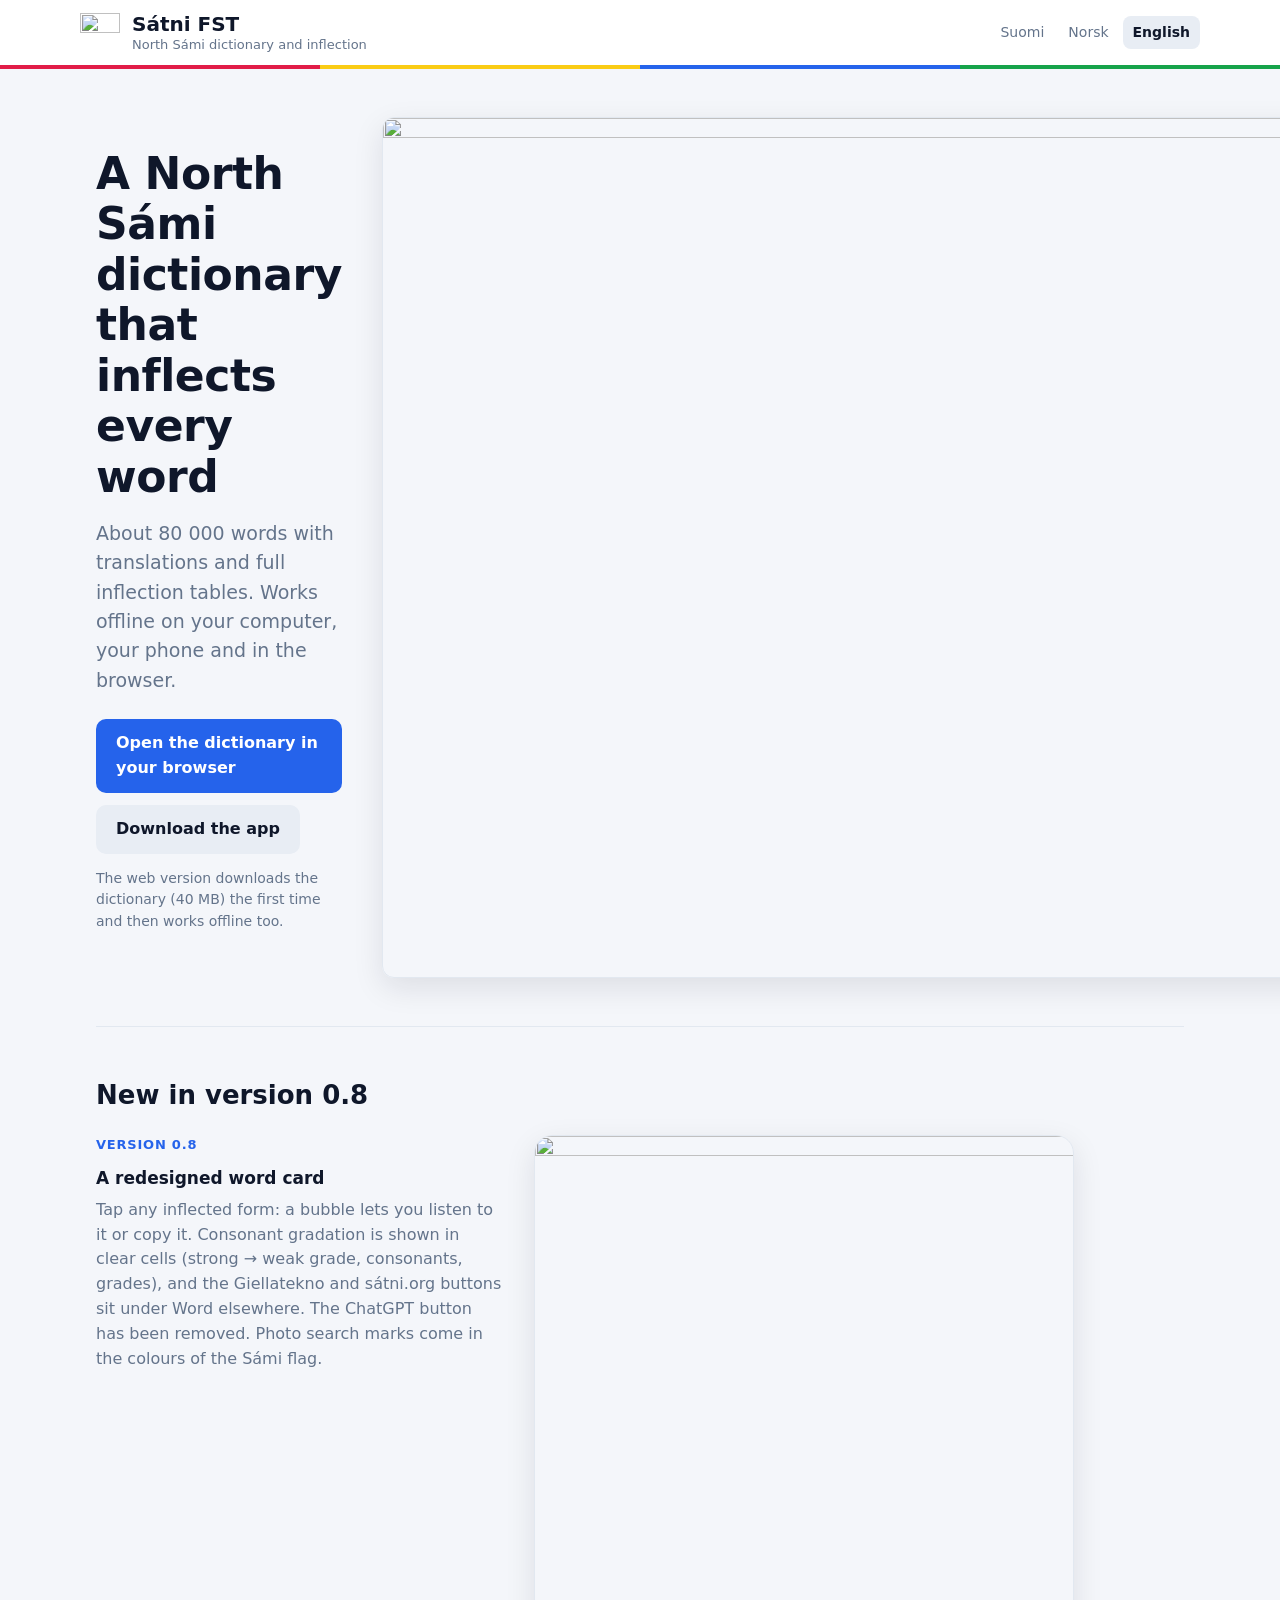
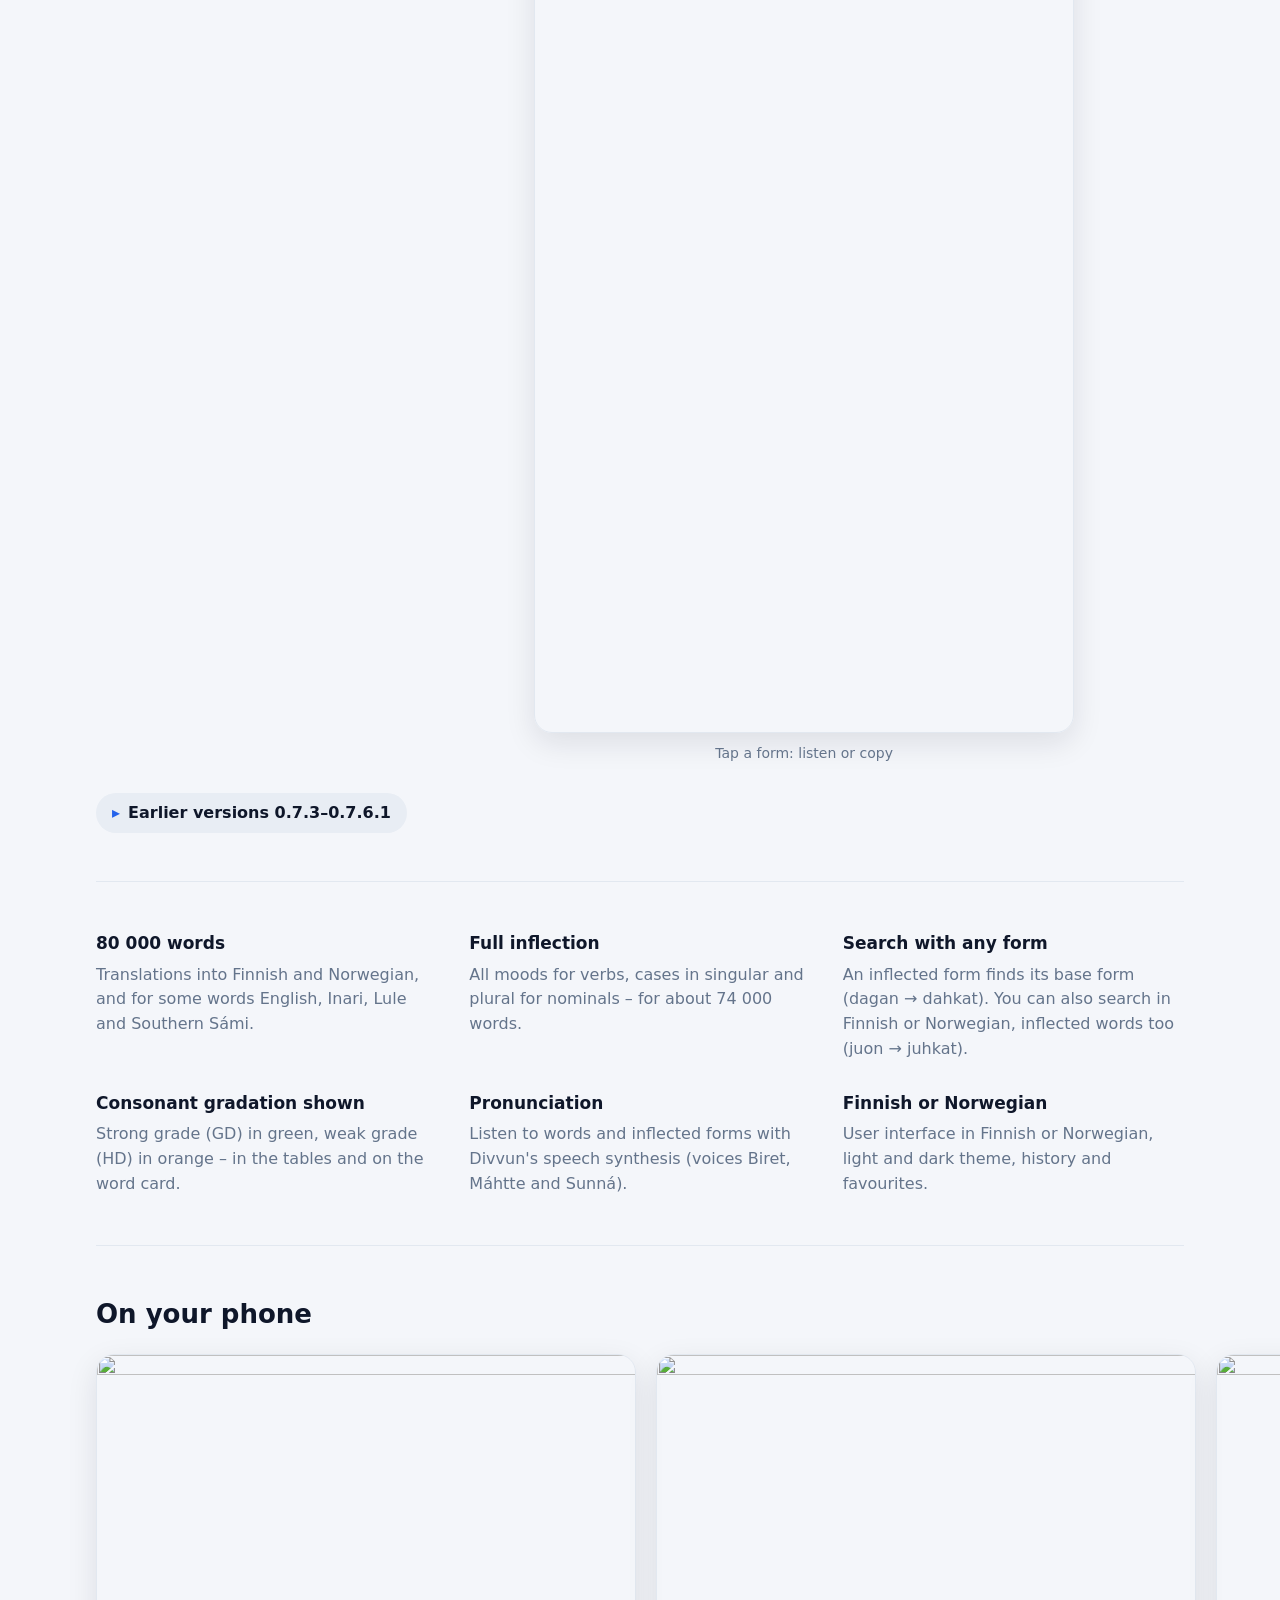
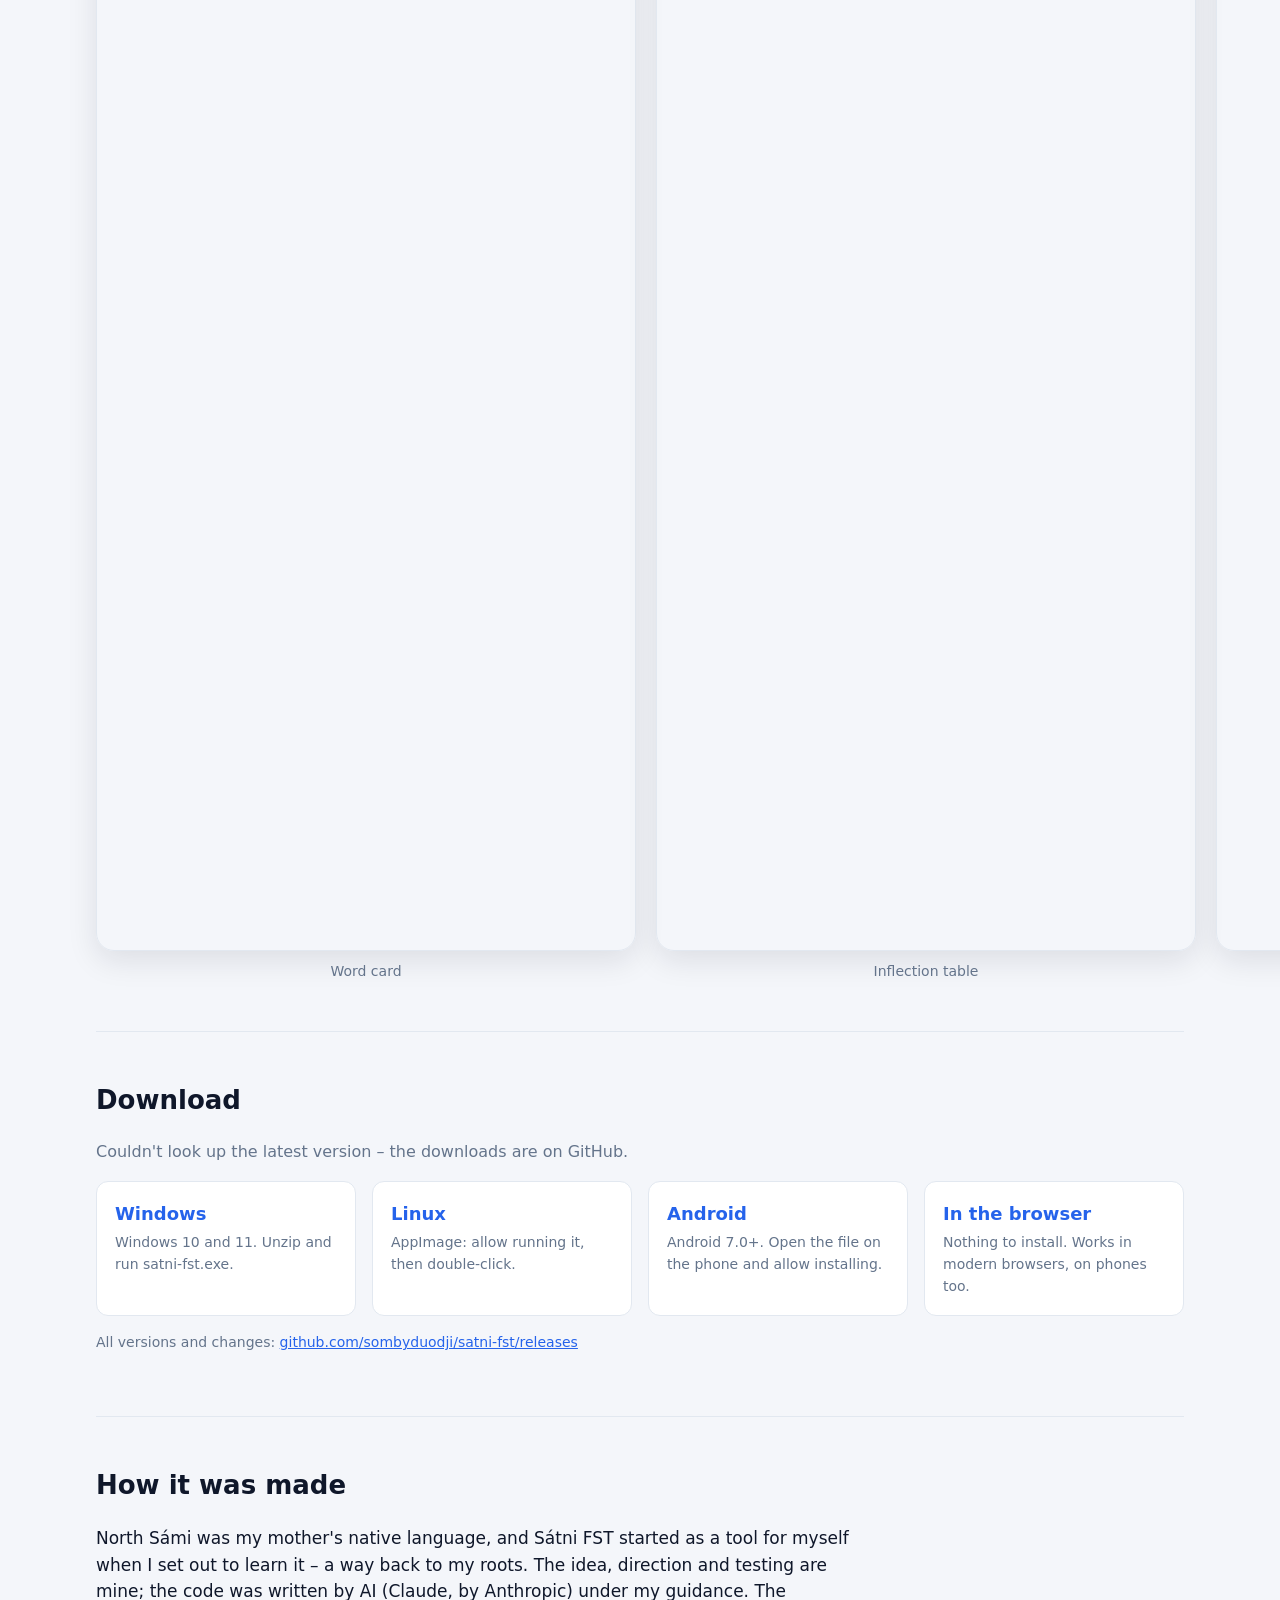
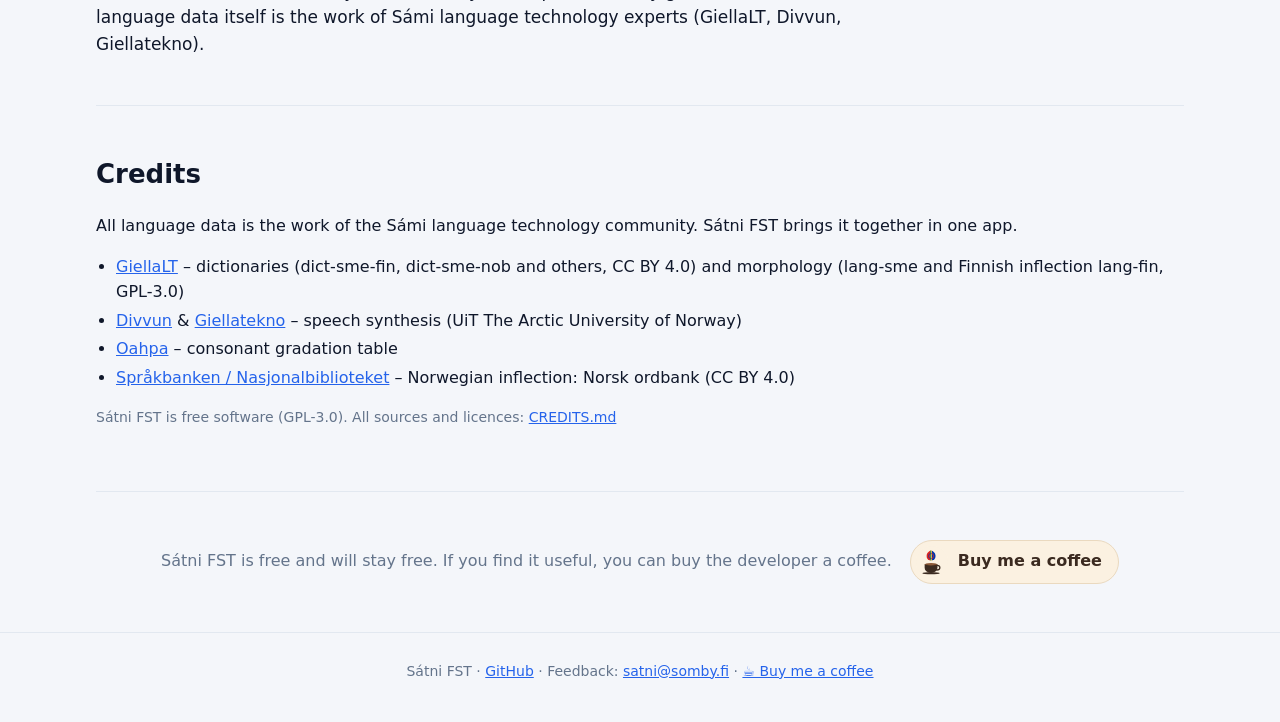
==== commit 04f1bbfe: "Kotisivu ja README: Buy me a coffee -painike kahvikuppilogolla (buymeacoffee.com/sombyduodji) Co-Aut" ====
--- a/site/index.html
+++ b/site/index.html
@@ -146,11 +146,19 @@
     <p class="small muted"><span data-t="license"></span>
       <a href="https://github.com/sombyduodji/satni-fst/blob/main/CREDITS.md">CREDITS.md</a></p>
   </section>
+
+  <!-- Tue kehitystä: Buy Me a Coffee -->
+  <section class="support">
+    <p data-t="supportText"></p>
+    <a class="coffee-btn" href="https://buymeacoffee.com/sombyduodji" target="_blank" rel="noopener">
+      <img src="coffee.svg" alt="" width="32" height="32"><span>Buy me a coffee</span></a>
+  </section>
 </main>
 
 <footer>
   <span>Sátni FST · <a href="https://github.com/sombyduodji/satni-fst">GitHub</a> · <span data-t="feedback"></span>
-    <a href="mailto:satni@somby.fi">satni@somby.fi</a></span>
+    <a href="mailto:satni@somby.fi">satni@somby.fi</a> ·
+    <a href="https://buymeacoffee.com/sombyduodji" target="_blank" rel="noopener">☕ Buy me a coffee</a></span>
 </footer>
 <script src="site.js"></script>
 </body>
--- a/site/site.css
+++ b/site/site.css
@@ -99,6 +99,17 @@
 .story p { max-width: 760px; font-size: 17px; margin: 0; }
 .credits ul { padding-left: 20px; }
 .credits li { margin: 4px 0; }
+/* Tue kehitystä: Buy Me a Coffee -painike (pyöreä logo + teksti) */
+.support { display: flex; align-items: center; justify-content: center; flex-wrap: wrap; gap: 12px 18px; text-align: center; }
+.support p { margin: 0; color: var(--muted); }
+.coffee-btn {
+  display: inline-flex; align-items: center; gap: 10px; padding: 5px 16px 5px 5px; border-radius: 999px;
+  background: #fbf1e1; color: #3b2a20; font-weight: 700; text-decoration: none; border: 1px solid #ead9bf;
+  transition: transform .1s, filter .1s;
+}
+.coffee-btn img { width: 32px; height: 32px; border-radius: 50%; }
+.coffee-btn:hover { filter: brightness(.97); }
+.coffee-btn:active { transform: scale(.97); }
 footer { text-align: center; padding: 28px 16px 40px; color: var(--muted); font-size: 14px; border-top: 1px solid var(--border); }
 
 @media (max-width: 860px) {
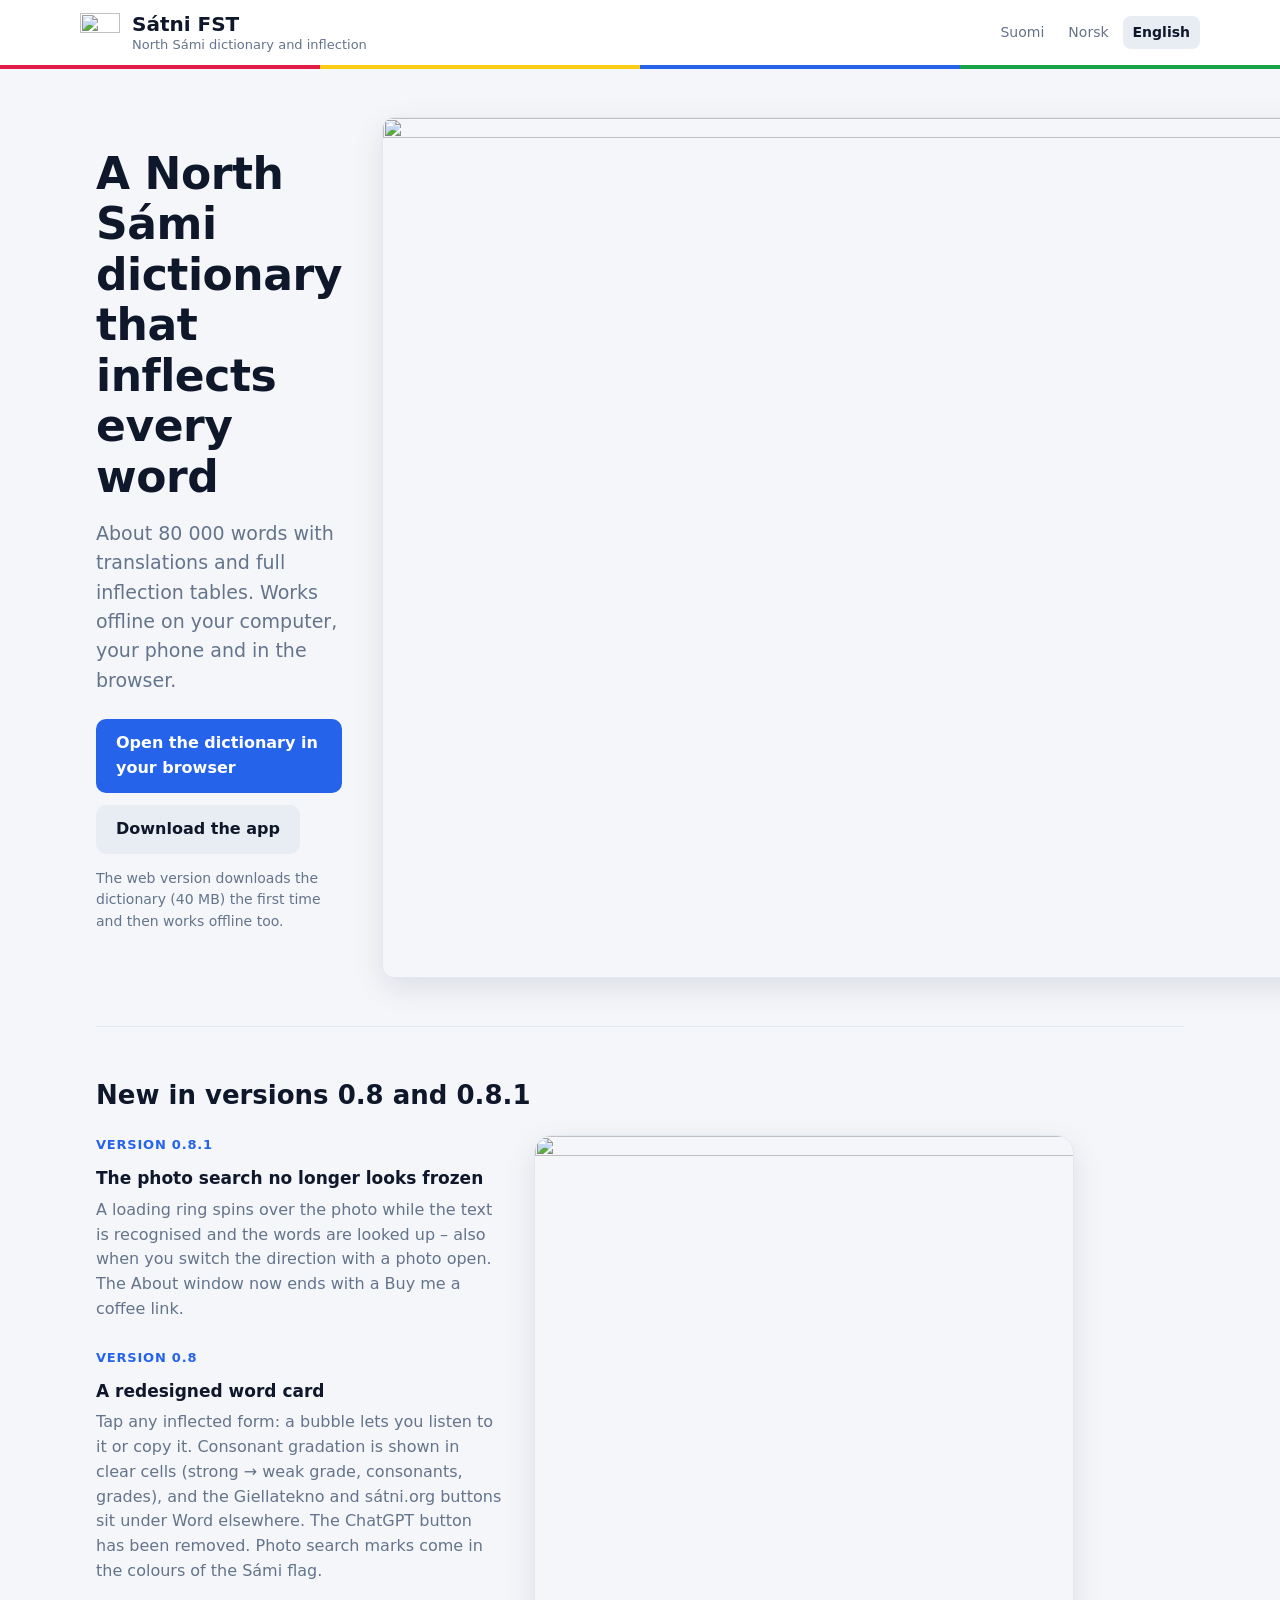
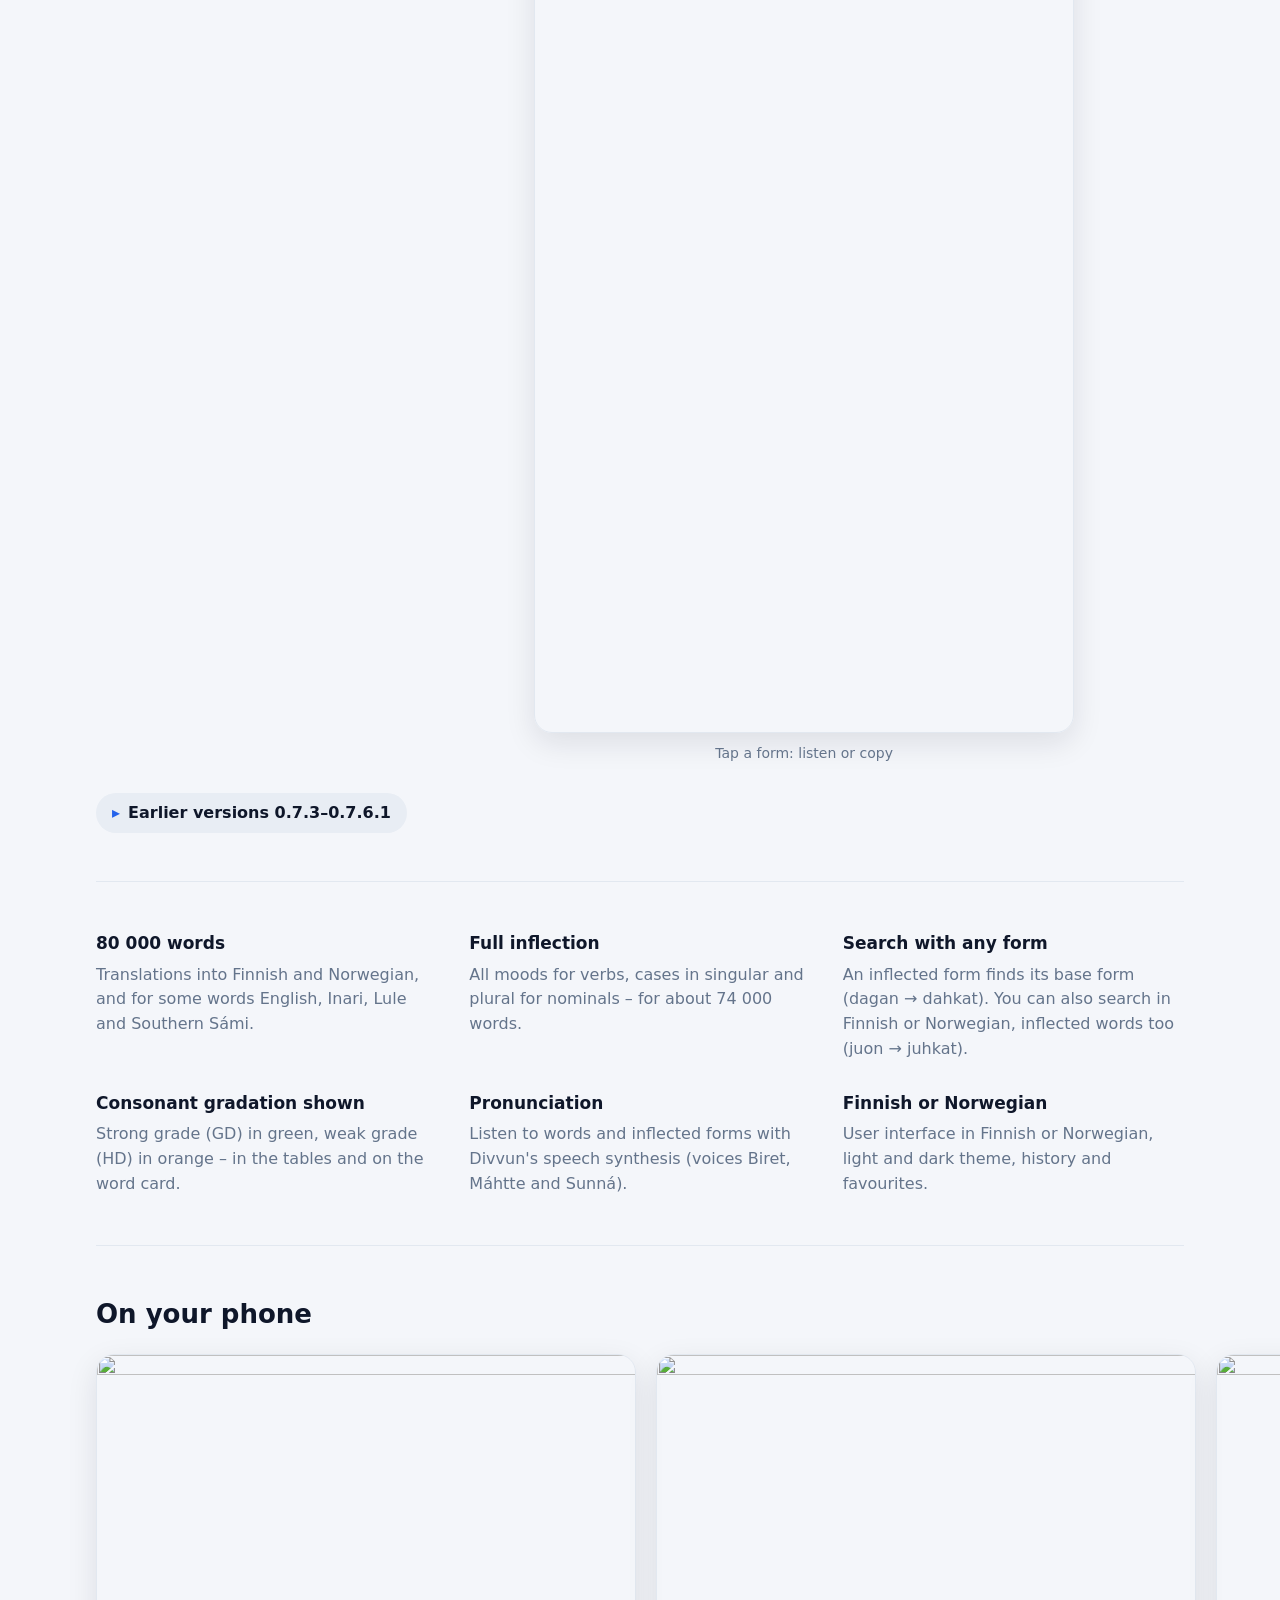
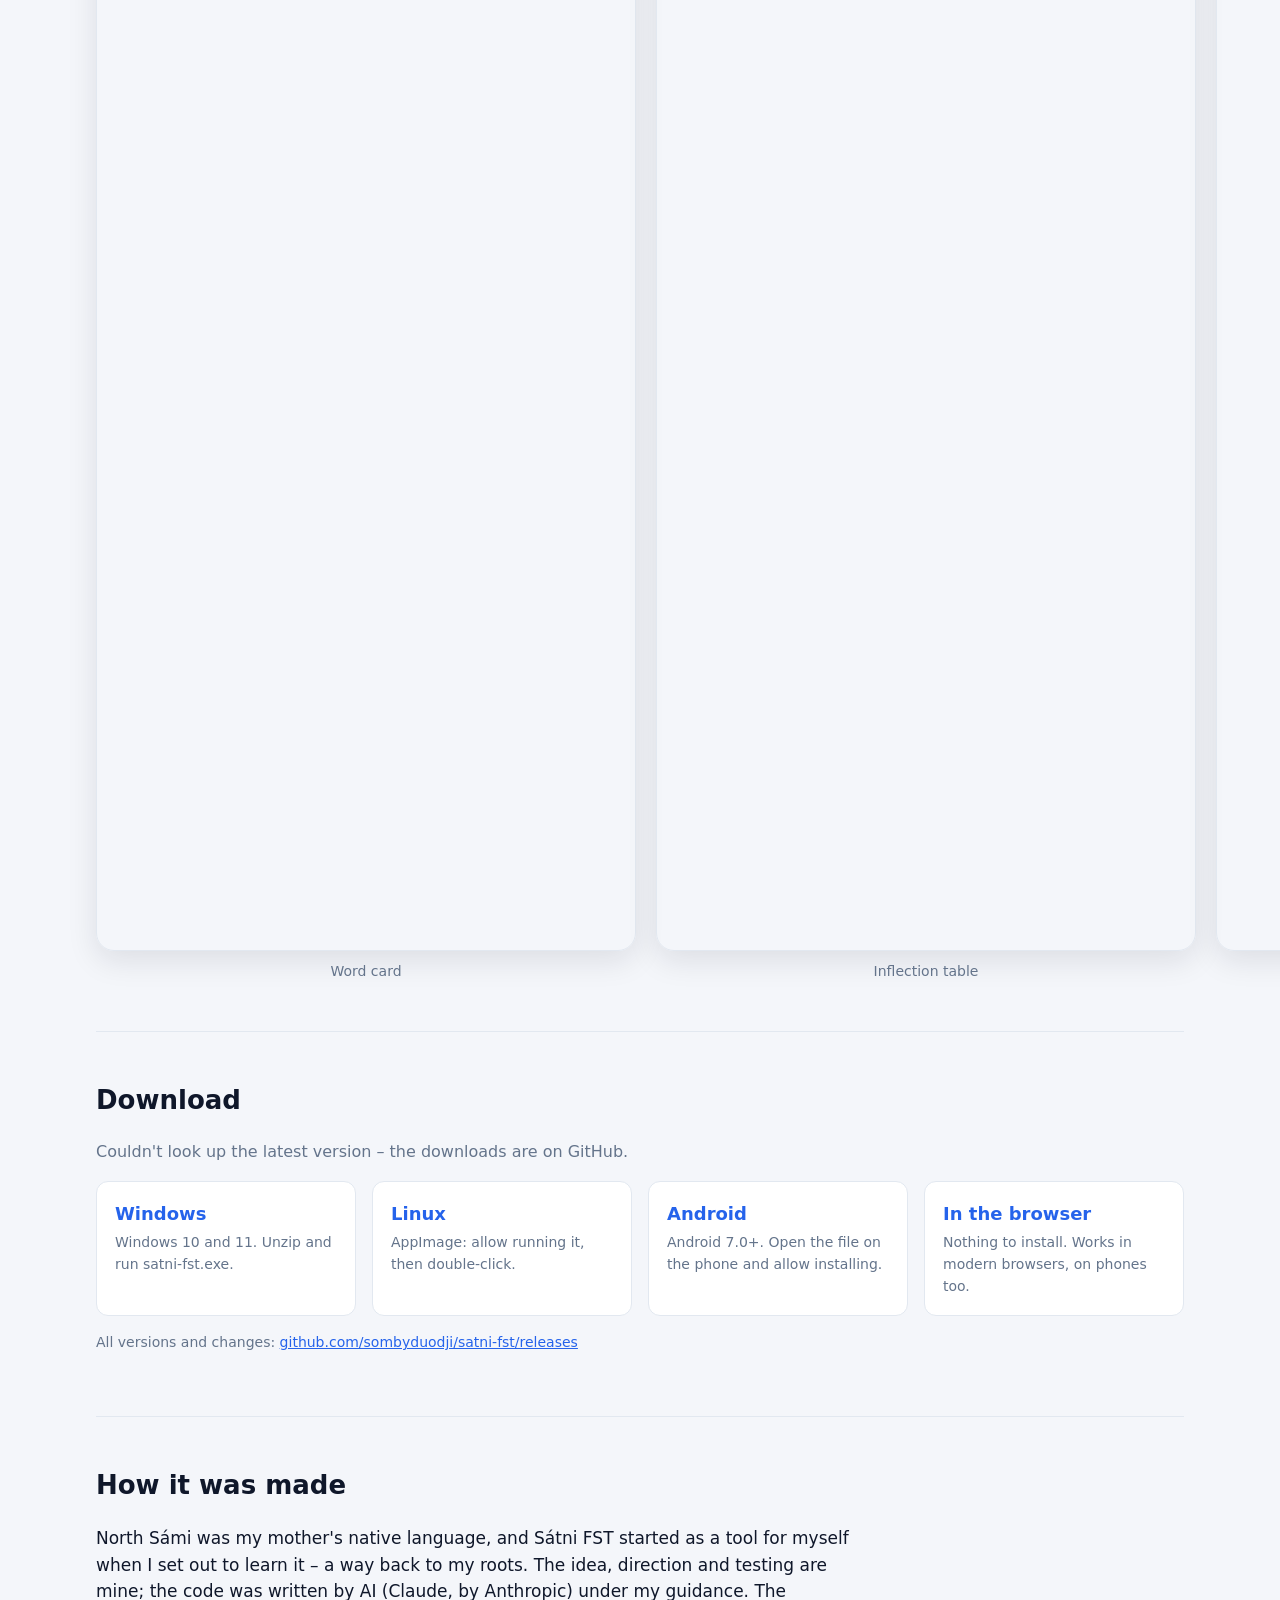
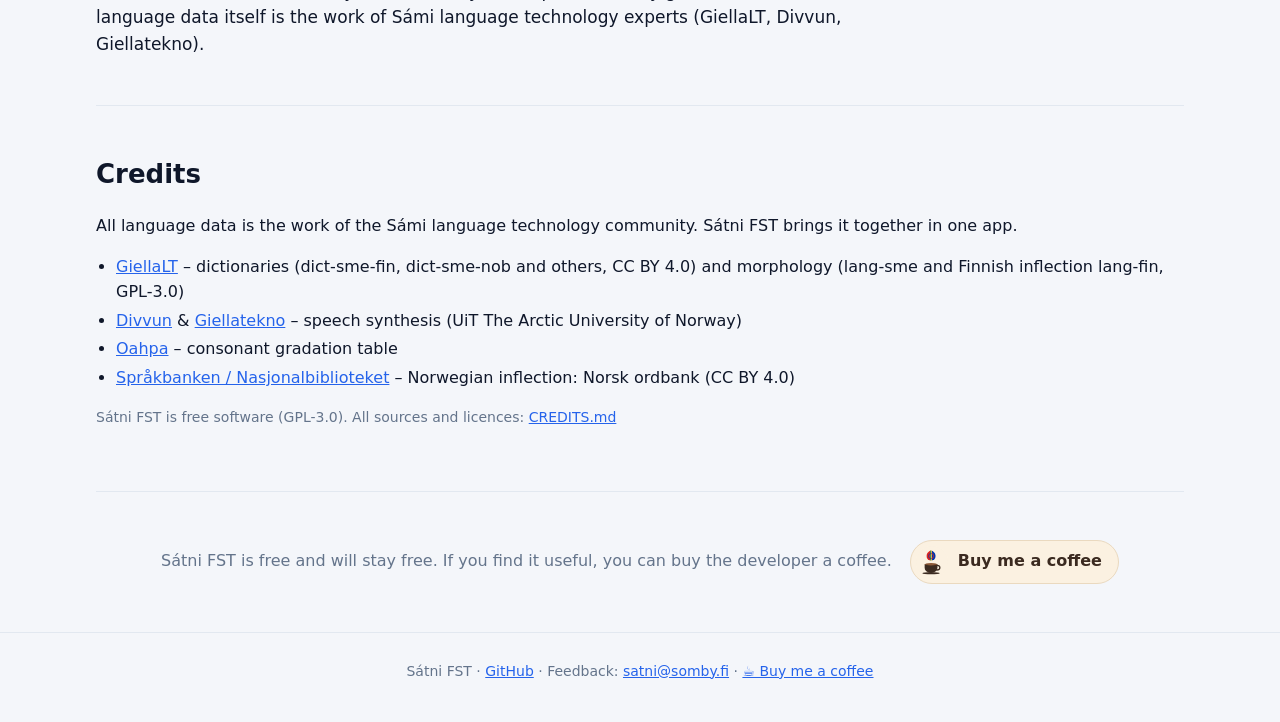
==== commit eaf31b8b: "Kotisivu: Uutta versiossa 0.8.1 (latauskehä kuvahaussa, Buy me a coffee Tietoa-ikkunassa) Co-Authore" ====
--- a/site/index.html
+++ b/site/index.html
@@ -50,6 +50,8 @@
     <!-- Uusin versio näkyy aina; aiemmat versiot avautuvat nuolesta -->
     <div class="new-grid">
       <div class="new-text">
+        <p class="ver" data-t="v081"></p>
+        <h3 data-t="u1h"></h3><p data-t="u1"></p>
         <p class="ver" data-t="v080"></p>
         <h3 data-t="r1h"></h3><p data-t="r1"></p>
       </div>
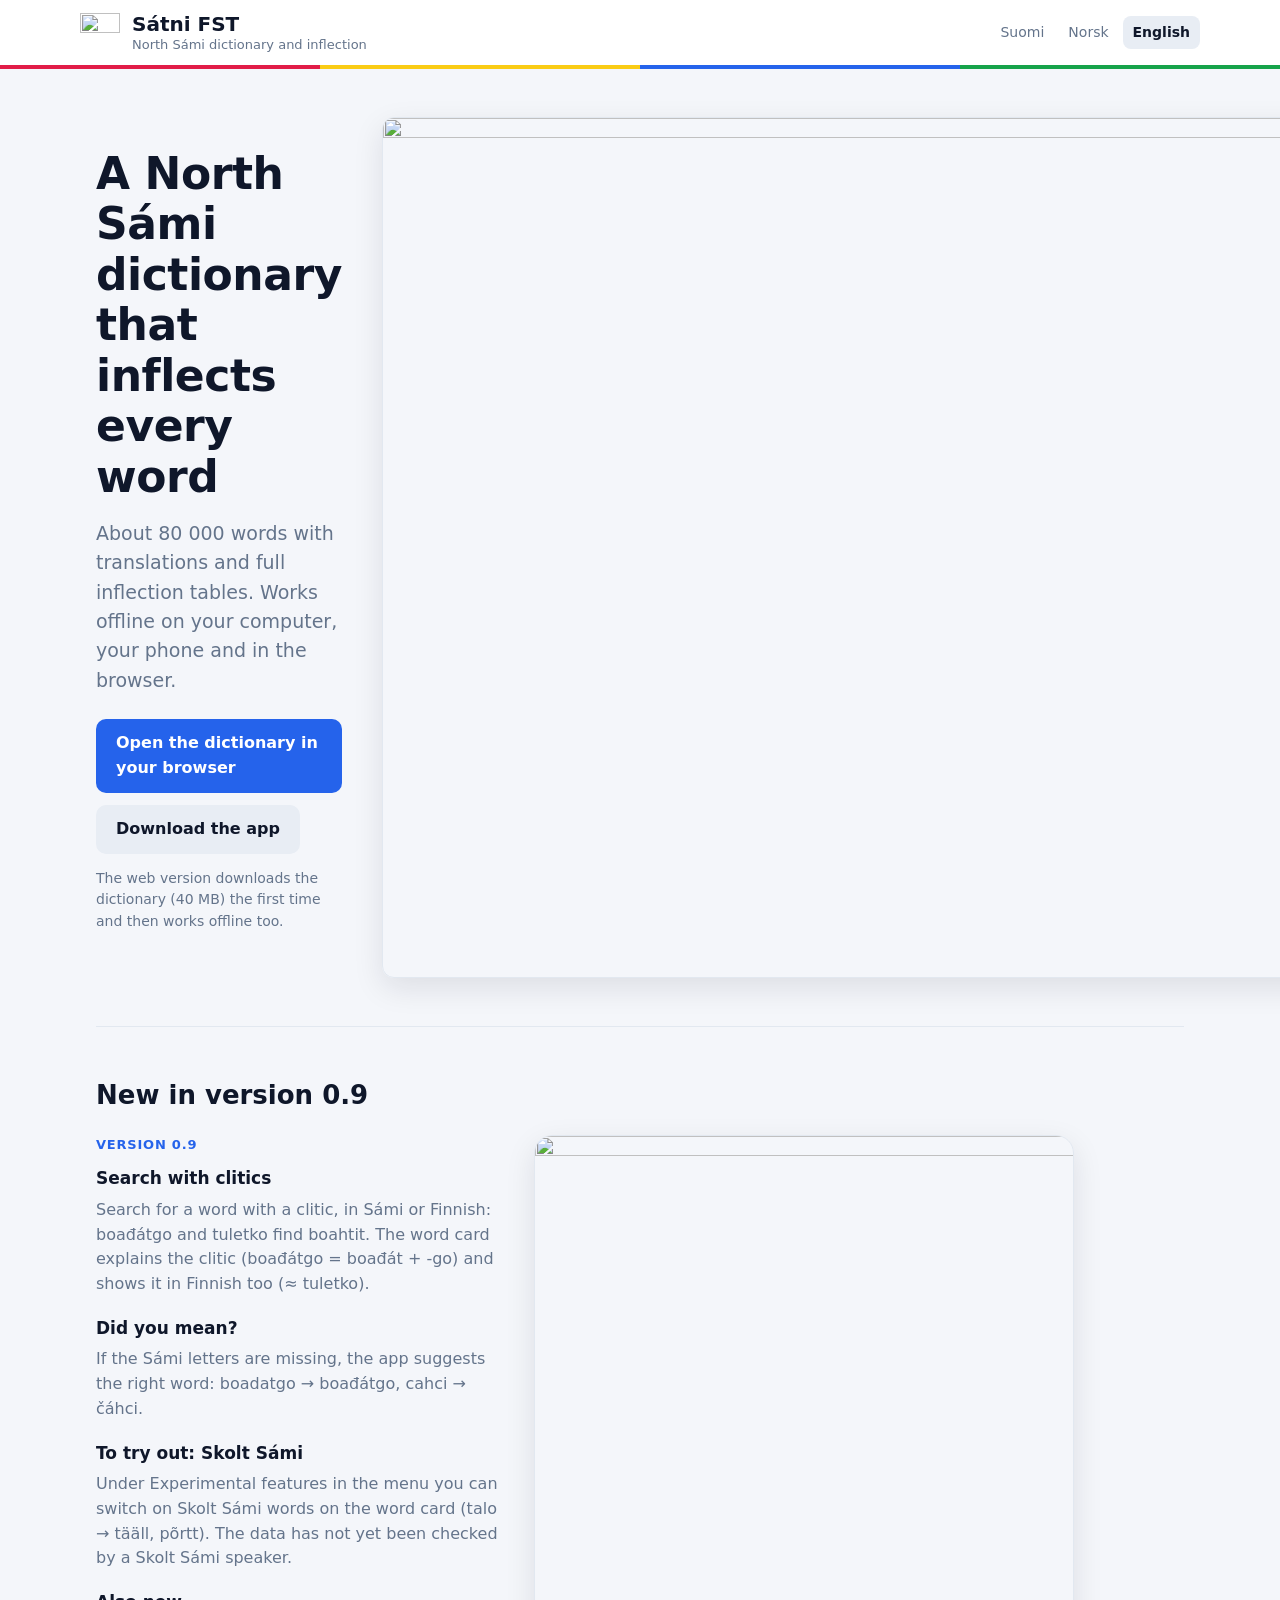
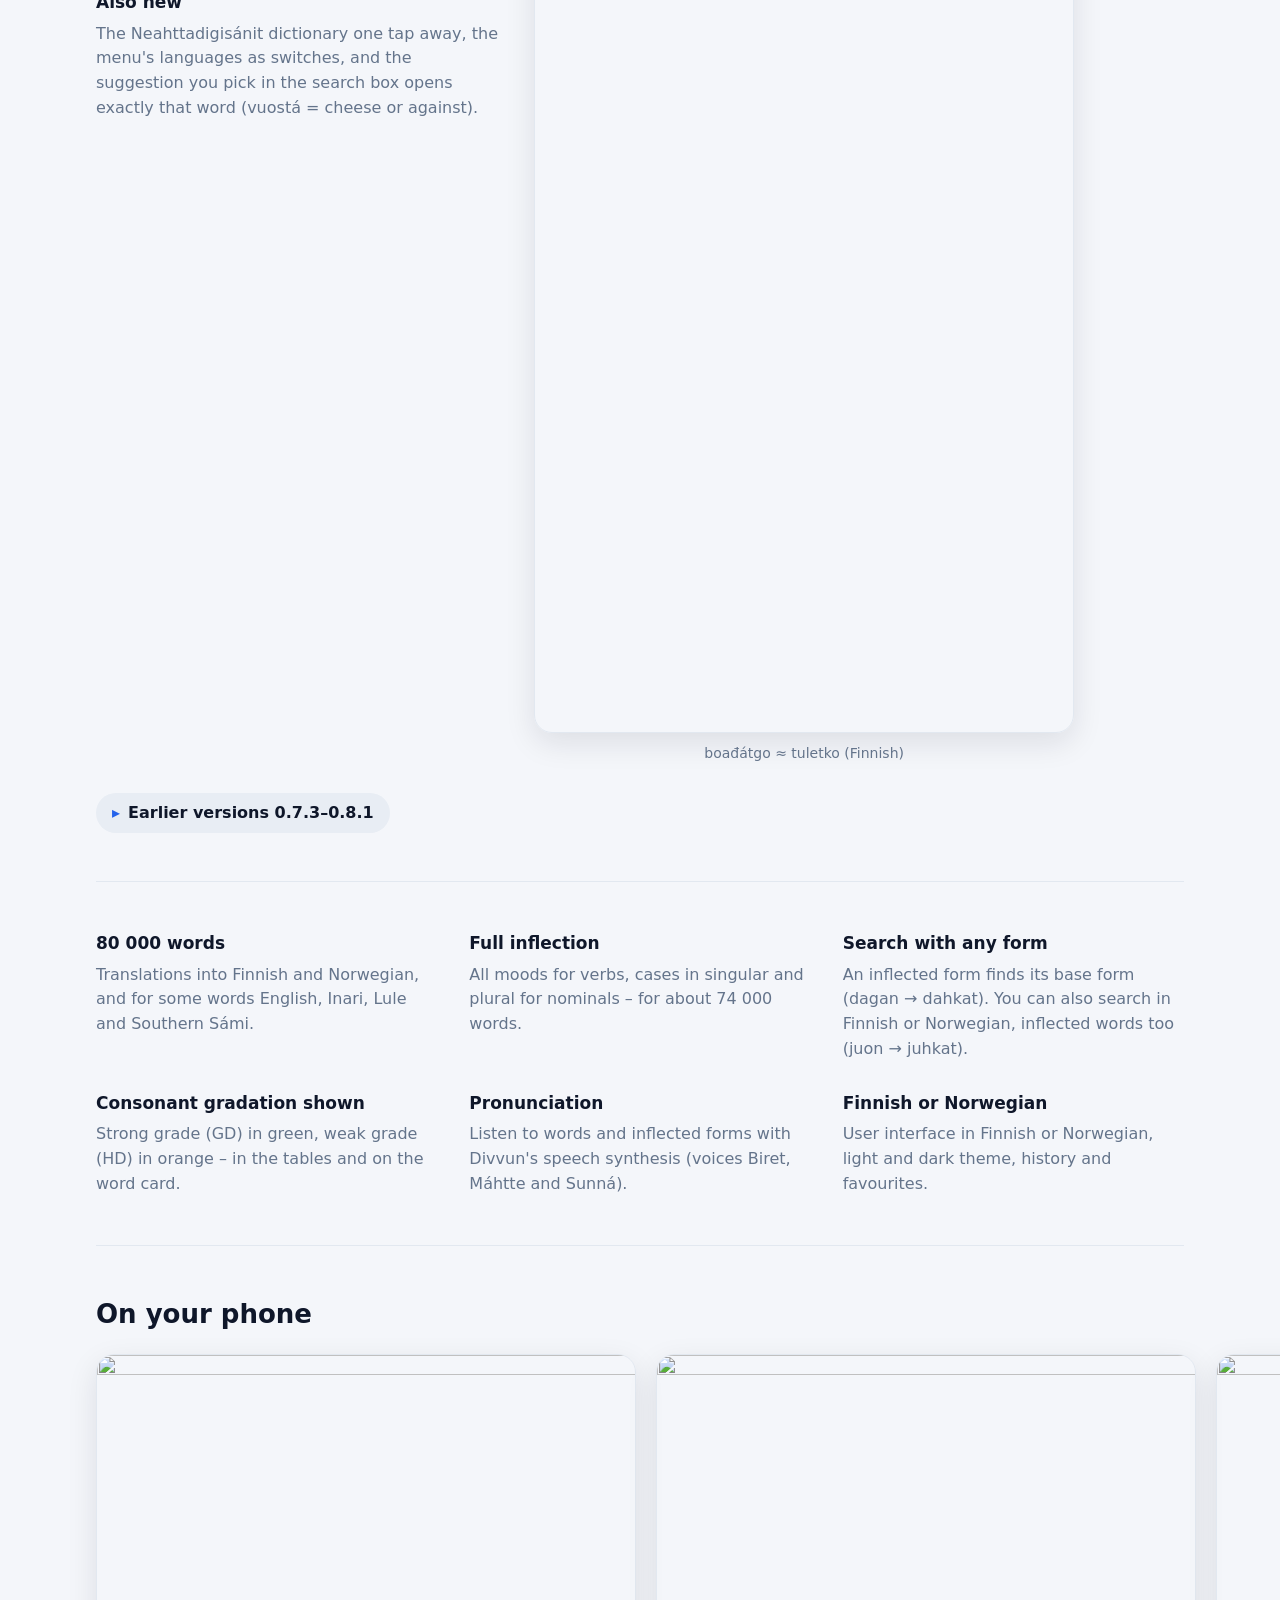
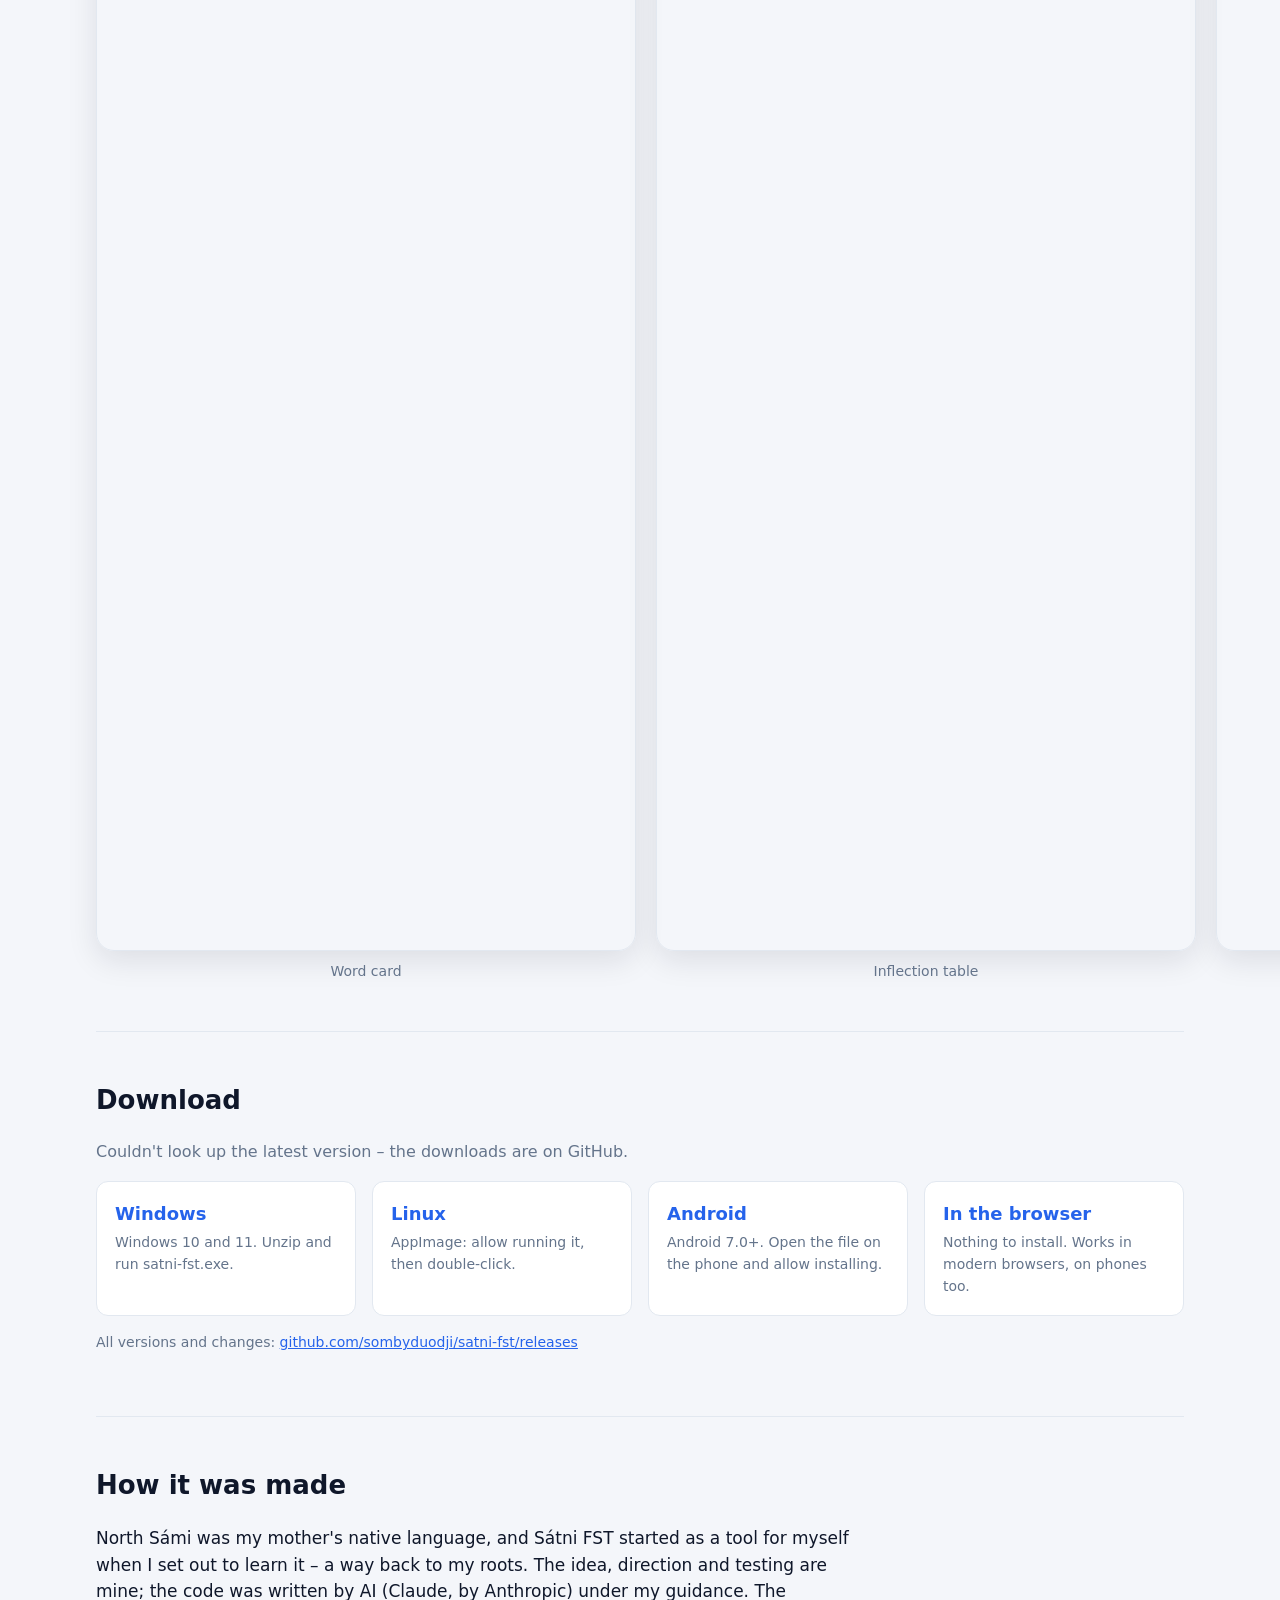
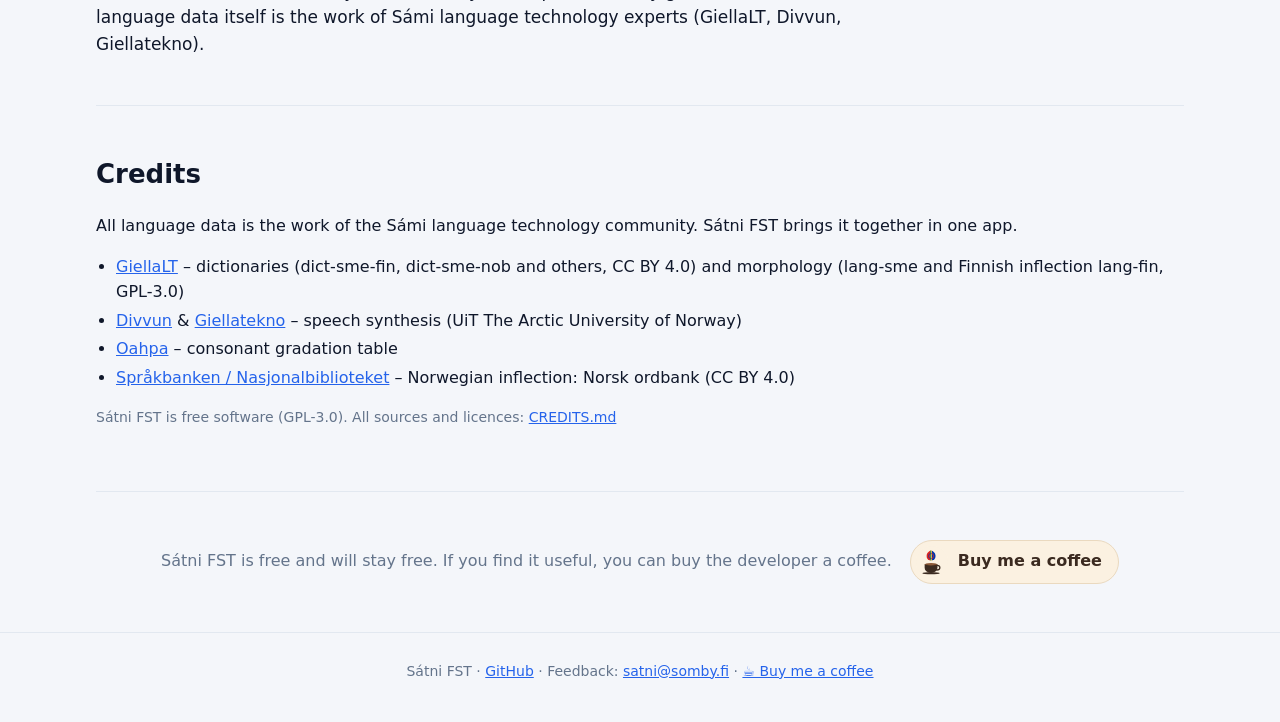
==== commit 79a21374: "Versio 0.9: CHANGELOG (testiversiot 0.8.2-dev–0.8.5-dev yhdeksi merkinnäksi), README, kotisivulle Uu" ====
--- a/site/index.html
+++ b/site/index.html
@@ -50,19 +50,24 @@
     <!-- Uusin versio näkyy aina; aiemmat versiot avautuvat nuolesta -->
     <div class="new-grid">
       <div class="new-text">
-        <p class="ver" data-t="v081"></p>
-        <h3 data-t="u1h"></h3><p data-t="u1"></p>
-        <p class="ver" data-t="v080"></p>
-        <h3 data-t="r1h"></h3><p data-t="r1"></p>
+        <p class="ver" data-t="v090"></p>
+        <h3 data-t="w1h"></h3><p data-t="w1"></p>
+        <h3 data-t="w2h"></h3><p data-t="w2"></p>
+        <h3 data-t="w3h"></h3><p data-t="w3"></p>
+        <h3 data-t="w4h"></h3><p data-t="w4"></p>
       </div>
       <div class="phone-row steps">
-        <figure><img src="screenshots/card-08.png" alt="" loading="lazy" width="540" height="1200"><figcaption data-t="r2"></figcaption></figure>
+        <figure><img src="screenshots/card-09.png" alt="" loading="lazy" width="540" height="1200"><figcaption data-t="wcap"></figcaption></figure>
       </div>
     </div>
     <details class="older">
       <summary data-t="olderH"></summary>
       <div class="new-grid">
         <div class="new-text">
+          <p class="ver" data-t="v081"></p>
+          <h3 data-t="u1h"></h3><p data-t="u1"></p>
+          <p class="ver" data-t="v080"></p>
+          <h3 data-t="r1h"></h3><p data-t="r1"></p>
           <p class="ver" data-t="v076"></p>
           <h3 data-t="o1h"></h3><p data-t="o1"></p>
           <p class="ver" data-t="v075"></p>
